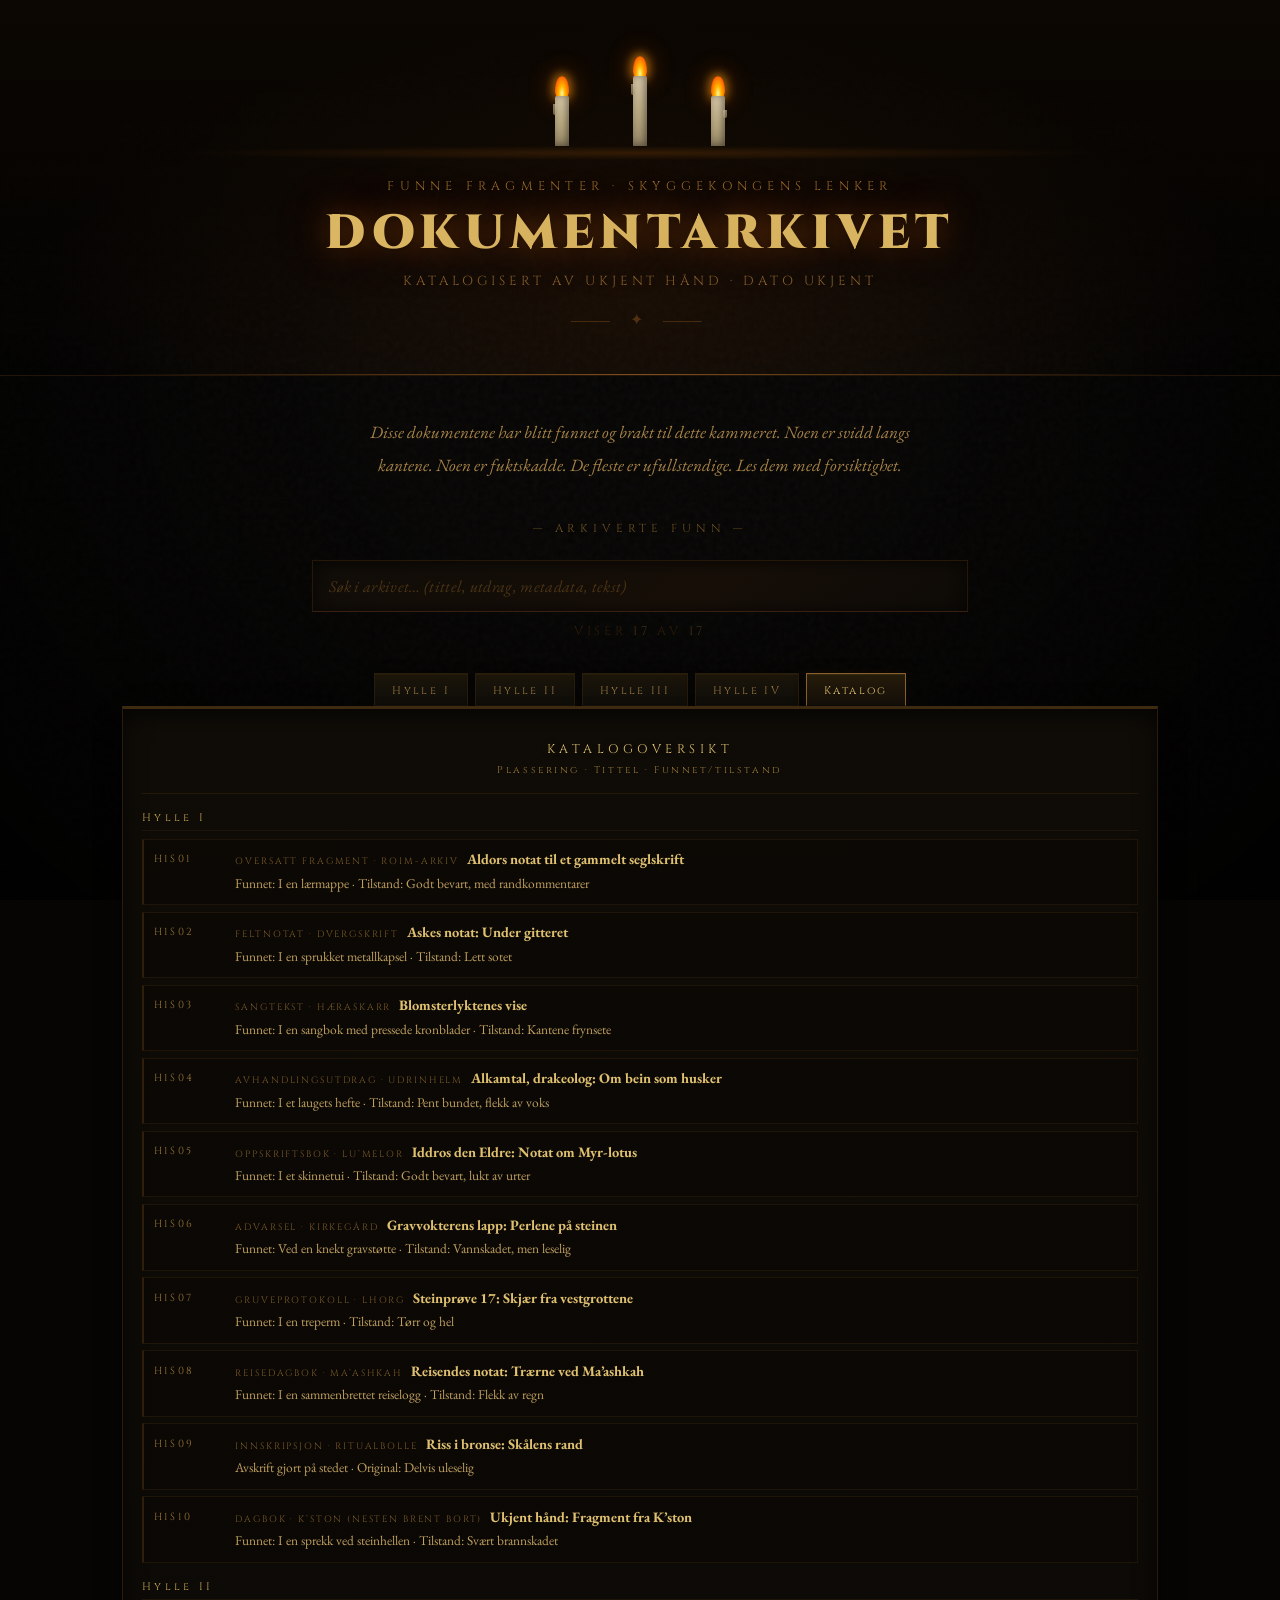
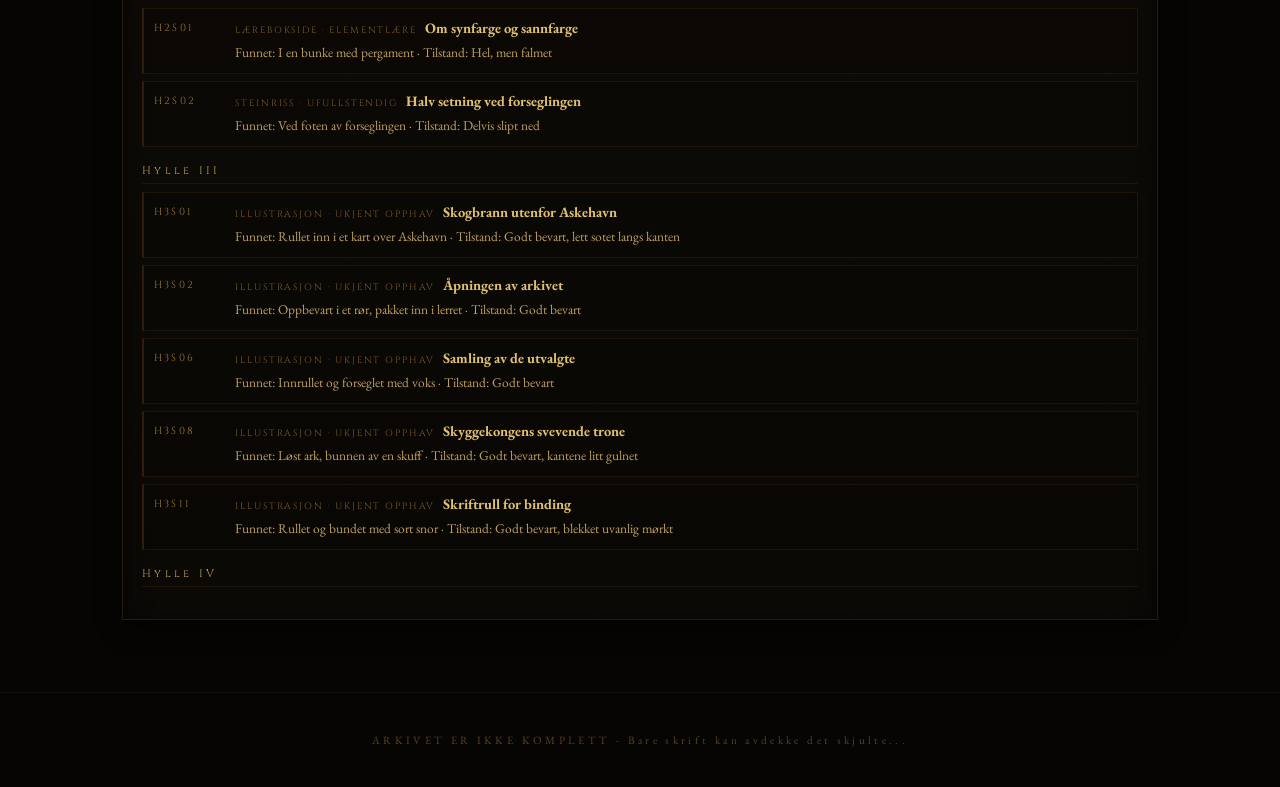
==== index.html @ 1c4ecf71 "Update index.html" ====
<!DOCTYPE html>
<html lang="no">
<head>
    <meta charset="UTF-8">
    <meta name="viewport" content="width=device-width, initial-scale=1.0">
    <title>Dokumentarkivet – Skyggekongens lenker</title>
    <link rel="preconnect" href="https://fonts.googleapis.com">
    <link rel="preconnect" href="https://fonts.gstatic.com" crossorigin>
    <link href="https://fonts.googleapis.com/css2?family=Cinzel:wght@400;600;900&family=EB+Garamond:ital,wght@0,400;0,500;1,400;1,500&display=swap" rel="stylesheet">
    <style>
        /* ═══════════════════════════════════════════════════════
           DOKUMENTARKIVET – Skyggekongens lenker
           Forlatt kjeller-arkiv · bare stearinlysene lyser
           ═══════════════════════════════════════════════════════ */

        * { margin: 0; padding: 0; box-sizing: border-box; }

        /* ── Tilpasset scrollbar ── */
        ::-webkit-scrollbar { width: 7px; }
        ::-webkit-scrollbar-track { background: #050402; }
        ::-webkit-scrollbar-thumb { background: #2a1a08; border-radius: 1px; }
        ::-webkit-scrollbar-thumb:hover { background: #4a3018; }

        /* ── Tekstmarkering ── */
        ::selection { background: rgba(150, 90, 15, 0.32); color: #e8c87a; }

        body {
            background-color: #060504;
            color: #c8a96e;
            font-family: 'EB Garamond', Georgia, 'Times New Roman', serif;
            min-height: 100vh;
            overflow-x: hidden;
            font-size: 16px;
        }

        /* Vignett + kornstøy kombinert */
        body::before {
            content: '';
            position: fixed;
            top: 0; left: 0; right: 0; bottom: 0;
            background:
                radial-gradient(ellipse at 50% 40%, transparent 20%, rgba(0,0,0,0.88) 100%),
                url("data:image/svg+xml,%3Csvg viewBox='0 0 200 200' xmlns='http://www.w3.org/2000/svg'%3E%3Cfilter id='n'%3E%3CfeTurbulence type='fractalNoise' baseFrequency='0.75' numOctaves='4' stitchTiles='stitch'/%3E%3C/filter%3E%3Crect width='100%25' height='100%25' filter='url(%23n)' opacity='0.038'/%3E%3C/svg%3E");
            pointer-events: none;
            z-index: 0;
        }

        /* Steinblokk-mønster på veggen (svært subtilt) */
        body::after {
            content: '';
            position: fixed;
            top: 0; left: 0; right: 0; bottom: 0;
            background-image:
                repeating-linear-gradient(0deg,   transparent, transparent 79px,  rgba(0,0,0,0.08) 80px),
                repeating-linear-gradient(90deg,  transparent, transparent 119px, rgba(0,0,0,0.05) 120px);
            pointer-events: none;
            z-index: 0;
        }

        /* ═══════════════ HEADER ═══════════════ */
        header {
            text-align: center;
            padding: 3.5rem 2rem 2.8rem;
            border-bottom: 1px solid #221508;
            position: relative;
            z-index: 1;
            /* Steinvegg-effekt i bakgrunnen */
            background: linear-gradient(180deg,
                rgba(12, 7, 2, 0.95) 0%,
                rgba(8, 5, 2, 0.7)   55%,
                transparent          100%
            );
        }

        /* Varm stearinlys-glød mot taket */
        header::before {
            content: '';
            position: absolute;
            top: 0; left: 0; right: 0; bottom: 0;
            background: radial-gradient(ellipse at 50% 80%, rgba(130, 65, 8, 0.14) 0%, transparent 65%);
            pointer-events: none;
        }

        /* Dekorativ skillelinje */
        header::after {
            content: '';
            position: absolute;
            bottom: 0; left: 8%; right: 8%;
            height: 1px;
            background: linear-gradient(90deg,
                transparent, #4a2e12 25%, #7a4e22 50%, #4a2e12 75%, transparent
            );
        }

        /* ── Stearinlys ── */
        .candles {
            display: flex;
            justify-content: center;
            align-items: flex-end;
            gap: 4rem;
            margin-bottom: 2rem;
            position: relative;
        }

        /* Varmt lys-basseng under lysene på "bordflaten" */
        .candles::after {
            content: '';
            position: absolute;
            bottom: -14px;
            left: 50%;
            transform: translateX(-50%);
            width: 75%;
            height: 14px;
            background: radial-gradient(ellipse at center, rgba(190, 95, 10, 0.2) 0%, transparent 72%);
            pointer-events: none;
        }

        .candle { display: flex; flex-direction: column; align-items: center; }

        .flame {
            width: 14px;
            height: 22px;
            background: radial-gradient(ellipse at 50% 80%, #fff7a0 0%, #ffb700 30%, #ff6a00 65%, transparent 100%);
            border-radius: 50% 50% 30% 30%;
            animation: flicker 2s ease-in-out infinite alternate;
            filter: blur(0.5px);
            box-shadow:
                0 0 8px  3px rgba(255, 160, 20, 0.5),
                0 0 22px 7px rgba(220, 100, 10, 0.22);
        }

        .candle:nth-child(2) .flame { animation-delay: 0.4s; animation-duration: 1.8s; }
        .candle:nth-child(3) .flame { animation-delay: 0.8s; animation-duration: 2.3s; }

        @keyframes flicker {
            0%   { transform: scaleY(1)    scaleX(1)    rotate(-1deg);  opacity: 0.9;  }
            20%  { transform: scaleY(1.08) scaleX(0.93) rotate(1deg);   opacity: 1;    }
            40%  { transform: scaleY(0.95) scaleX(1.04) rotate(-0.5deg);opacity: 0.88; }
            60%  { transform: scaleY(1.05) scaleX(0.97) rotate(1.5deg); opacity: 0.95; }
            80%  { transform: scaleY(0.98) scaleX(1.02) rotate(-1deg);  opacity: 0.92; }
            100% { transform: scaleY(1.12) scaleX(0.91) rotate(0.5deg); opacity: 1;    }
        }

        .candle-body {
            width: 14px;
            height: 50px;
            background: linear-gradient(180deg, #d8c8a8 0%, #b8a880 60%, #9a8a68 100%);
            border-radius: 2px 2px 0 0;
            margin-top: -2px;
            box-shadow: inset -3px 0 6px rgba(0,0,0,0.3), inset 0 -4px 8px rgba(0,0,0,0.2);
            position: relative;
        }

        /* Voksdråpe */
        .candle-body::before {
            content: '';
            position: absolute;
            top: 8px; left: -2px;
            width: 4px; height: 11px;
            background: linear-gradient(180deg, #c8b898 0%, #a89870 100%);
            border-radius: 0 0 3px 3px;
            opacity: 0.65;
        }

        .candle:nth-child(2) .candle-body { height: 70px; }
        .candle:nth-child(3) .candle-body::before { top: 14px; left: 12px; height: 8px; }

        .title-eyebrow {
            font-family: 'Cinzel', 'Palatino Linotype', serif;
            font-size: 0.78rem;
            letter-spacing: 0.42em;
            color: #9a7030;
            margin-bottom: 0.8rem;
            text-shadow: 0 0 18px rgba(180, 110, 20, 0.2);
        }

        .title-main {
            font-family: 'Cinzel', 'Palatino Linotype', serif;
            font-size: clamp(1.8rem, 5vw, 3rem);
            font-weight: 900;
            color: #e0be68;
            text-shadow:
                0 0 30px rgba(200, 100, 20, 0.5),
                0 0 70px rgba(200, 60, 10, 0.22),
                0 2px 4px rgba(0, 0, 0, 0.9);
            letter-spacing: 0.12em;
            line-height: 1.1;
        }

        .title-sub {
            font-family: 'Cinzel', 'Palatino Linotype', serif;
            font-size: 0.82rem;
            color: #886030;
            letter-spacing: 0.30em;
            margin-top: 0.7rem;
            text-shadow: 0 0 14px rgba(180, 110, 20, 0.14);
        }

        .ornament {
            color: #4a2e14;
            letter-spacing: 0.5em;
            font-size: 1rem;
            margin-top: 1.2rem;
        }

        /* ═══════════════ INTRO ═══════════════ */
        .intro {
            max-width: 640px;
            margin: 2.5rem auto;
            padding: 0 2rem;
            text-align: center;
            font-style: italic;
            color: #a88448;
            font-size: 1.08rem;
            line-height: 1.9;
            position: relative;
            z-index: 1;
        }

        /* ═══════════════ ARKIV-LABEL ═══════════════ */
        .archive-label {
            text-align: center;
            font-family: 'Cinzel', serif;
            font-size: 0.72rem;
            letter-spacing: 0.42em;
            color: #6a5020;
            margin: 0 auto 1.5rem;
            position: relative;
            z-index: 1;
            text-shadow: 0 0 14px rgba(180, 110, 20, 0.12);
        }

        /* ═══════════════ SØK ═══════════════ */
        .search-wrap {
            max-width: 720px;
            margin: 0 auto 2rem;
            padding: 0 2rem;
            position: relative;
            z-index: 1;
        }

        .search-input {
            width: 100%;
            background: linear-gradient(145deg, #110d08 0%, #170f08 60%, #0e0b07 100%);
            border: 1px solid #261808;
            border-bottom-color: #3a2010;
            color: #c8a96e;
            padding: 0.9rem 1rem;
            font-family: 'EB Garamond', Georgia, 'Times New Roman', serif;
            font-size: 1.02rem;
            letter-spacing: 0.02em;
            outline: none;
            box-shadow: inset 0 2px 14px rgba(0,0,0,0.55), inset 0 0 30px rgba(0,0,0,0.2);
            transition: border-color 0.2s, box-shadow 0.2s;
        }

        .search-input:focus {
            border-color: #4a3018;
            box-shadow: inset 0 2px 14px rgba(0,0,0,0.55), 0 0 0 1px rgba(90, 55, 10, 0.22);
        }

        .search-input::placeholder {
            color: #4a3415;
            font-style: italic;
        }

        .search-hint {
            margin-top: 0.7rem;
            text-align: center;
            font-size: 0.78rem;
            color: #2e1c08;
            letter-spacing: 0.3em;
            font-family: 'Cinzel', serif;
        }

        .search-count { color: #4a3018; }

        /* ═══════════════ KORT-GRID (reserve) ═══════════════ */
        .archive {
            max-width: 1100px;
            margin: 0 auto 4rem;
            padding: 0 2rem;
            display: grid;
            grid-template-columns: repeat(auto-fill, minmax(290px, 1fr));
            gap: 1.8rem;
            position: relative;
            z-index: 1;
        }

        .doc-card {
            background: linear-gradient(145deg, #131009 0%, #1c1508 60%, #111009 100%);
            border: 1px solid #2a1a0a;
            border-top-color: #321e0c;
            padding: 1.8rem;
            cursor: pointer;
            transition: border-color 0.3s ease, box-shadow 0.3s ease, transform 0.2s ease;
            position: relative;
            overflow: hidden;
            box-shadow: 0 4px 16px rgba(0,0,0,0.6), inset 0 1px 0 rgba(255,200,80,0.025);
        }

        .doc-card::before, .doc-card::after {
            content: '';
            position: absolute;
            width: 12px; height: 12px;
            border-color: #3a2510;
            border-style: solid;
        }
        .doc-card::before { top: 8px;    left: 8px;   border-width: 1px 0 0 1px; }
        .doc-card::after  { bottom: 8px; right: 8px;  border-width: 0 1px 1px 0; }

        .doc-card:hover {
            border-color: #5e3e1a;
            transform: translateY(-3px);
            box-shadow: 0 14px 36px rgba(0,0,0,0.7), 0 0 22px rgba(120, 60, 8, 0.1);
        }

        .doc-icon {
            font-size: 1.6rem;
            margin-bottom: 0.9rem;
            display: block;
            filter: grayscale(0.25) sepia(0.2);
        }

        .doc-title {
            font-family: 'Cinzel', 'Palatino Linotype', serif;
            font-size: 0.88rem;
            color: #c8a060;
            margin-bottom: 0.7rem;
            letter-spacing: 0.04em;
            line-height: 1.4;
        }

        .doc-preview {
            font-size: 0.9rem;
            color: #9a7a45;
            line-height: 1.72;
            font-style: italic;
        }

        .doc-meta {
            margin-top: 1.2rem;
            padding-top: 0.8rem;
            border-top: 1px solid #1e1408;
            font-size: 0.72rem;
            color: #7a6035;
            letter-spacing: 0.08em;
        }

        .doc-badge {
            display: inline-block;
            font-size: 0.65rem;
            letter-spacing: 0.15em;
            color: #624020;
            border: 1px solid #2e1e0a;
            padding: 0.15rem 0.4rem;
            margin-bottom: 0.5rem;
        }

        /* ═══════════════ MODAL ═══════════════ */
        .modal-overlay {
            display: none;
            position: fixed;
            inset: 0;
            background: rgba(0, 0, 0, 0.92);
            z-index: 200;
            justify-content: center;
            align-items: flex-start;
            padding: 3rem 1.5rem;
            overflow-y: auto;
            backdrop-filter: blur(3px);
        }

        .modal-overlay.active { display: flex; }

        .modal {
            background: linear-gradient(165deg, #1e1508 0%, #160f06 40%, #0f0a04 100%);
            border: 1px solid #5a3c18;
            border-top-color: #7a5428;
            max-width: 700px;
            width: 100%;
            margin: auto;
            padding: 3.5rem 3.5rem 3rem;
            position: relative;
            box-shadow:
                0 0 100px rgba(0, 0, 0, 0.96),
                inset 0 0 60px rgba(0, 0, 0, 0.5),
                0 0 40px rgba(80, 40, 5, 0.14);
            animation: modalIn 0.25s ease;
        }

        @keyframes modalIn {
            from { opacity: 0; transform: translateY(14px); }
            to   { opacity: 1; transform: translateY(0); }
        }

        /* Dobbel innramming */
        .modal::before {
            content: '';
            position: absolute;
            inset: 10px;
            border: 1px solid #2a1c0a;
            pointer-events: none;
        }

        /* Varm lysglød øverst i modalen */
        .modal::after {
            content: '';
            position: absolute;
            top: 0; left: 0; right: 0;
            height: 55%;
            background: radial-gradient(ellipse at 50% 0%, rgba(110, 55, 6, 0.12) 0%, transparent 70%);
            pointer-events: none;
        }

        .modal-close {
            position: absolute;
            top: 1.2rem; right: 1.5rem;
            background: none;
            border: none;
            color: #4a3018;
            font-size: 1.2rem;
            cursor: pointer;
            font-family: 'Cinzel', serif;
            transition: color 0.2s;
            line-height: 1;
            z-index: 1;
        }

        .modal-close:hover { color: #c8a060; }

        .modal-doc-badge {
            display: block;
            text-align: center;
            font-size: 0.65rem;
            letter-spacing: 0.4em;
            color: #5a3c18;
            margin-bottom: 1rem;
            position: relative;
            z-index: 1;
        }

        .modal-title {
            font-family: 'Cinzel', 'Palatino Linotype', serif;
            font-size: 1.2rem;
            color: #e0be68;
            text-align: center;
            margin-bottom: 0.3rem;
            letter-spacing: 0.08em;
            line-height: 1.3;
            text-shadow: 0 0 30px rgba(180, 100, 10, 0.32);
            position: relative;
            z-index: 1;
        }

        .modal-divider {
            text-align: center;
            color: #3a2510;
            margin: 1rem 0 1.8rem;
            letter-spacing: 0.6em;
            font-size: 0.75rem;
            position: relative;
            z-index: 1;
        }

        .modal-content {
            font-size: 1.05rem;
            line-height: 1.95;
            color: #c8a870;
            position: relative;
            z-index: 1;
        }

        .modal-content p              { margin-bottom: 1.1rem; }
        .modal-content p:last-child   { margin-bottom: 0; }
        .modal-content em             { color: #d4aa50; font-style: italic; }
        .modal-content .highlight     { color: #d8b050; font-style: italic; }
        .modal-content .scratched     { text-decoration: line-through; opacity: 0.45; }

        .modal-content .marginnote {
            font-size: 0.9rem;
            color: #7a6035;
            font-style: italic;
            border-left: 2px solid #2e1e0a;
            padding: 0.6rem 0 0.6rem 1.2rem;
            margin: 1.3rem 0;
            line-height: 1.75;
        }

        .modal-content .inscription {
            text-align: center;
            font-style: italic;
            margin: 1.5rem 0;
            color: #c8984a;
            line-height: 2.2;
            letter-spacing: 0.04em;
            font-size: 1.05rem;
            text-shadow: 0 0 22px rgba(180, 100, 20, 0.16);
        }

        .modal-content .centered { text-align: center; }

        /* ═══════════════ FOOTER ═══════════════ */
        footer {
            text-align: center;
            padding: 2.5rem 2rem;
            color: #5a4020;
            font-size: 0.7rem;
            letter-spacing: 0.3em;
            border-top: 1px solid #140e05;
            position: relative;
            z-index: 1;
        }

        /* ═══════════════ RESPONSIV ═══════════════ */
        @media (max-width: 600px) {
            .modal  { padding: 2.5rem 1.8rem 2rem; }
            .candles { gap: 2.5rem; }
        }

        /* ═══════════════════════════════════
           HYLLER / SKUFFER
           ═══════════════════════════════════ */
        .shelf-nav {
            max-width: 980px;
            margin: 0.5rem auto 0;
            padding: 0 2rem;
            display: flex;
            gap: 0.45rem;
            justify-content: center;
            flex-wrap: wrap;
            position: relative;
            z-index: 1;
        }

        /* Fane-knapper – slitte tremerker */
        .shelf-tab {
            appearance: none;
            background: linear-gradient(180deg, #1c1509 0%, #14110a 50%, #0f0d08 100%);
            border: 1px solid #2a1c0a;
            border-bottom: 2px solid #18120a;
            color: #9a7840;
            font-family: 'Cinzel', serif;
            font-size: 0.68rem;
            letter-spacing: 0.22em;
            padding: 0.55rem 1.05rem 0.45rem;
            cursor: pointer;
            position: relative;
            bottom: -1px;
            transition: color 0.15s, border-color 0.15s, background 0.15s;
            box-shadow: 0 -2px 8px rgba(0,0,0,0.45), inset 0 1px 0 rgba(255,190,70,0.04);
        }

        .shelf-tab:hover {
            color: #c8a060;
            border-color: #4a3018;
            background: linear-gradient(180deg, #221a0a 0%, #1a1408 50%, #141009 100%);
        }

        .shelf-tab.active {
            color: #dfc070;
            border-color: #8a6030;
            border-bottom-color: #0f0d08;
            background: linear-gradient(180deg, #261c0a 0%, #1c1409 50%, #151109 100%);
            box-shadow:
                0 -2px 12px rgba(0,0,0,0.4),
                0 0 10px rgba(140, 90, 10, 0.12),
                inset 0 1px 0 rgba(255,190,70,0.07);
        }

        /* Panel-beholder */
        .shelf-panels {
            max-width: 1100px;
            margin: 0 auto 2.5rem;
            padding: 0 2rem 2rem;
            position: relative;
            z-index: 1;
        }

        .shelf-panel        { display: none; }
        .shelf-panel.active { display: block; }

        /* ── Skuff-grid: innrammet som en trebenk ── */
        .drawer-grid {
            display: grid;
            grid-template-columns: repeat(6, 1fr);
            gap: 0.65rem;
            padding: 1.1rem;
            background: linear-gradient(180deg, #0f0c07 0%, #0b0906 100%);
            border: 1px solid #2a1e0a;
            border-top: 3px solid #3e2a10;
            box-shadow:
                inset 0 6px 22px rgba(0,0,0,0.65),
                inset 0 -2px 8px rgba(0,0,0,0.4),
                0 6px 20px rgba(0,0,0,0.5);
        }

        /* ── Enkelt skuff-element ── */
        .drawer {
            position: relative;
            border: 1px solid #221608;
            border-top: 1px solid #3a2610;
            border-bottom: 2px solid #170f06;
            /* Tre-korn-gradient */
            background: linear-gradient(180deg,
                #1c160d 0%,
                #17120a 14%,
                #1f180e 28%,
                #15110b 42%,
                #1c160d 57%,
                #17120a 71%,
                #1f170d 85%,
                #14100a 100%
            );
            padding: 0.75rem 0.65rem 1.7rem;
            min-height: 86px;
            box-shadow:
                inset 0 2px 7px rgba(0,0,0,0.55),
                inset 0 -1px 3px rgba(0,0,0,0.3),
                0 1px 3px rgba(0,0,0,0.45);
            transition: border-color 0.18s, box-shadow 0.18s, transform 0.12s;
        }

        /* Topp-kant-refleks (lys treffer øverste kant) */
        .drawer::before {
            content: '';
            position: absolute;
            top: 0; left: 0; right: 0;
            height: 1px;
            background: linear-gradient(90deg,
                transparent,
                rgba(255, 180, 60, 0.07) 30%,
                rgba(255, 180, 60, 0.11) 50%,
                rgba(255, 180, 60, 0.07) 70%,
                transparent
            );
        }

        /* Skuffdrag (messing-look) */
        .drawer::after {
            content: '';
            position: absolute;
            bottom: 7px;
            left: 50%;
            transform: translateX(-50%);
            width: 30%;
            height: 6px;
            background: linear-gradient(180deg, #3e2c14 0%, #2c1e0c 50%, #1e1408 100%);
            border: 1px solid #4e3c1c;
            border-radius: 2px;
            box-shadow:
                0 1px 4px rgba(0,0,0,0.6),
                inset 0 1px 0 rgba(255,200,80,0.07);
        }

        /* Tom skuff – nedtonet */
        .drawer.empty { opacity: 0.45; }

        /* Fylt skuff */
        .drawer.occupied {
            cursor: pointer;
            border-color: #3a240e;
            border-top-color: #523418;
            background: linear-gradient(180deg,
                #211a0e 0%,
                #1c160c 14%,
                #261e12 28%,
                #1a150c 42%,
                #211a0e 57%,
                #1c160c 71%,
                #241c10 85%,
                #18140b 100%
            );
        }

        .drawer.occupied::after {
            background: linear-gradient(180deg, #604520 0%, #4e3418 50%, #3c2410 100%);
            border-color: #705030;
            box-shadow: 0 1px 4px rgba(0,0,0,0.6), inset 0 1px 0 rgba(255,200,80,0.12);
        }

        .drawer.occupied:hover {
            border-color: #906040;
            border-top-color: #b07848;
            transform: translateY(-2px);
            box-shadow:
                inset 0 2px 7px rgba(0,0,0,0.45),
                0 7px 20px rgba(0,0,0,0.72),
                0 0 14px rgba(130, 75, 10, 0.1);
        }

        .drawer.occupied:hover::after {
            background: linear-gradient(180deg, #806040 0%, #6a4828 50%, #5a3820 100%);
            border-color: #907050;
        }

        /* Flash-animasjon (søke-treff) */
        .drawer.flash {
            animation: flash 1.2s ease-in-out 1;
            border-color: #d4a040 !important;
            border-top-color: #e8c060 !important;
            box-shadow:
                0 0 0 1px rgba(220, 170, 60, 0.32),
                0 0 26px rgba(220, 160, 40, 0.22),
                inset 0 2px 7px rgba(0,0,0,0.45) !important;
        }

        @keyframes flash {
            0%   { transform: scale(1); }
            40%  { transform: scale(1.025); }
            100% { transform: scale(1); }
        }

        /* Skuffnummer */
        .drawer-number {
            position: absolute;
            top: 0.38rem;
            right: 0.5rem;
            font-family: 'Cinzel', serif;
            font-size: 0.65rem;
            letter-spacing: 0.18em;
            color: #4a3018;
            font-weight: 600;
        }

        .drawer.occupied .drawer-number { color: #7a5a28; }

        .drawer-icon {
            display: inline-block;
            font-size: 1.15rem;
            margin-bottom: 0.38rem;
            filter: sepia(0.3) saturate(0.75);
            opacity: 0.88;
        }

        /* Dokumenttittel i skuffen */
        .drawer-label {
            display: block;
            font-weight: 700;
            font-size: 0.95rem;
            line-height: 1.2;
            color: #ddbf70;
            margin-bottom: 0.35rem;
        }

        /* Plasseringskode (H1S03 o.l.) */
        .drawer-loc {
            display: block;
            font-family: 'Cinzel', serif;
            font-size: 0.63rem;
            letter-spacing: 0.22em;
            color: #9a7838;
            opacity: 0.88;
        }

        /* ═══════════════════════════════════
           KATALOG-PANEL
           ═══════════════════════════════════ */
        .catalog-wrap {
            border: 1px solid #2a1a0a;
            border-top: 3px solid #3e2a10;
            background: linear-gradient(180deg, #0f0c07 0%, #0b0906 100%);
            box-shadow:
                inset 0 6px 22px rgba(0,0,0,0.65),
                0 6px 20px rgba(0,0,0,0.5);
            padding: 1.2rem 1.2rem 1.5rem;
        }

        .catalog-head {
            text-align: center;
            padding: 0.75rem 0.5rem 1rem;
            border-bottom: 1px solid #261808;
            margin-bottom: 1rem;
        }

        .catalog-title {
            font-family: 'Cinzel', serif;
            letter-spacing: 0.36em;
            font-size: 0.78rem;
            color: #dfc070;
            margin-bottom: 0.35rem;
            text-shadow: 0 0 22px rgba(200, 140, 20, 0.22);
        }

        .catalog-sub {
            font-family: 'Cinzel', serif;
            letter-spacing: 0.26em;
            font-size: 0.62rem;
            color: #9a7838;
        }

        .catalog-shelf-title {
            font-family: 'Cinzel', serif;
            letter-spacing: 0.30em;
            font-size: 0.68rem;
            color: #c0a050;
            margin: 1rem 0 0.5rem;
            padding-bottom: 0.3rem;
            border-bottom: 1px solid #1e1408;
        }

        /* Katalogoppføring med venstre-strek-aksent */
        .catalog-row {
            display: flex;
            gap: 0.85rem;
            padding: 0.65rem 0.6rem;
            border: 1px solid #1e1408;
            border-left: 2px solid #2e1e0a;
            background: rgba(8, 6, 4, 0.42);
            cursor: pointer;
            margin-bottom: 0.42rem;
            transition: border-color 0.15s, background 0.15s;
        }

        .catalog-row:hover {
            border-color: #6a4820;
            border-left-color: #a06a30;
            background: rgba(14, 10, 5, 0.62);
        }

        .catalog-loc {
            flex: 0 0 auto;
            font-family: 'Cinzel', serif;
            font-size: 0.64rem;
            letter-spacing: 0.22em;
            color: #9a7838;
            padding-top: 0.12rem;
            min-width: 68px;
        }

        .catalog-main  { flex: 1 1 auto; min-width: 0; }

        .catalog-docline {
            display: flex;
            flex-wrap: wrap;
            gap: 0.5rem;
            align-items: baseline;
        }

        .catalog-badge {
            font-family: 'Cinzel', serif;
            font-size: 0.58rem;
            letter-spacing: 0.2em;
            color: #7a5a28;
        }

        .catalog-doctitle {
            font-weight: 700;
            color: #dfc070;
            font-size: 0.9rem;
            line-height: 1.3;
        }

        .catalog-meta {
            margin-top: 0.25rem;
            font-size: 0.84rem;
            color: #c0a060;
            line-height: 1.55;
        }

        .catalog-empty {
            font-size: 0.84rem;
            color: #6a5028;
            font-style: italic;
            padding: 0.4rem 0.2rem 0.6rem;
        }

        /* ═══════════════ RESPONSIV ═══════════════ */
        @media (max-width: 900px) {
            .drawer-grid { grid-template-columns: repeat(4, 1fr); }
        }
        @media (max-width: 560px) {
            .drawer-grid { grid-template-columns: repeat(2, 1fr); }
        }

        /* ═══════════════ OPPLÅSNINGS-POPUP ═══════════════ */
        .unlock-overlay {
            display: none;
            position: fixed;
            inset: 0;
            background: rgba(0, 0, 0, 0.9);
            z-index: 300;
            justify-content: center;
            align-items: center;
            backdrop-filter: blur(4px);
        }

        .unlock-overlay.active { display: flex; }

        .unlock-popup {
            background: linear-gradient(165deg, #1e1508 0%, #160f06 40%, #0f0a04 100%);
            border: 1px solid #7a5428;
            border-top-color: #a07840;
            max-width: 460px;
            width: 90%;
            padding: 3rem 2.5rem;
            text-align: center;
            position: relative;
            box-shadow:
                0 0 100px rgba(0, 0, 0, 0.98),
                0 0 50px rgba(80, 40, 5, 0.22),
                inset 0 0 50px rgba(0, 0, 0, 0.4);
            animation: modalIn 0.35s ease;
        }

        .unlock-popup::before {
            content: '';
            position: absolute;
            inset: 10px;
            border: 1px solid #2a1c0a;
            pointer-events: none;
        }

        /* Varm glød øverst */
        .unlock-popup::after {
            content: '';
            position: absolute;
            top: 0; left: 0; right: 0;
            height: 50%;
            background: radial-gradient(ellipse at 50% 0%, rgba(120, 60, 6, 0.14) 0%, transparent 70%);
            pointer-events: none;
        }

        .unlock-ornament {
            color: #4a2e14;
            letter-spacing: 0.5em;
            margin: 0.8rem 0;
            position: relative;
            z-index: 1;
        }

        .unlock-title {
            font-family: 'Cinzel', serif;
            font-size: 1.1rem;
            color: #e0be68;
            letter-spacing: 0.08em;
            line-height: 1.35;
            margin-bottom: 1rem;
            text-shadow: 0 0 30px rgba(180, 100, 10, 0.45);
            position: relative;
            z-index: 1;
        }

        .unlock-msg {
            font-size: 1rem;
            color: #c8a870;
            line-height: 1.88;
            margin-bottom: 0.5rem;
            position: relative;
            z-index: 1;
        }

        .unlock-close {
            margin-top: 1.5rem;
            background: linear-gradient(180deg, #221a0a 0%, #161008 100%);
            border: 1px solid #5a3c18;
            color: #c8a060;
            font-family: 'Cinzel', serif;
            font-size: 0.68rem;
            letter-spacing: 0.22em;
            padding: 0.55rem 1.5rem;
            cursor: pointer;
            transition: border-color 0.2s, color 0.2s;
            position: relative;
            z-index: 1;
        }

        .unlock-close:hover {
            border-color: #9a6030;
            color: #e0be68;
        }

    </style>
</head>
<body>

<header>
    <div class="candles">
        <div class="candle">
            <div class="flame"></div>
            <div class="candle-body"></div>
        </div>
        <div class="candle">
            <div class="flame"></div>
            <div class="candle-body"></div>
        </div>
        <div class="candle">
            <div class="flame"></div>
            <div class="candle-body"></div>
        </div>
    </div>

    <p class="title-eyebrow">FUNNE FRAGMENTER · SKYGGEKONGENS LENKER</p>
    <h1 class="title-main">DOKUMENTARKIVET</h1>
    <p class="title-sub">KATALOGISERT AV UKJENT HÅND · DATO UKJENT</p>
    <p class="ornament">⸻ ✦ ⸻</p>
</header>

<p class="intro">
    Disse dokumentene har blitt funnet og brakt til dette kammeret. Noen er svidd langs kantene.
    Noen er fuktskadde. De fleste er ufullstendige.
    Les dem med forsiktighet.
</p>

<p class="archive-label">— ARKIVERTE FUNN —</p>

<div class="search-wrap">
    <input id="search" class="search-input" type="search" placeholder="Søk i arkivet… (tittel, utdrag, metadata, tekst)" autocomplete="off" />
    <div class="search-hint">
        VISER <span class="search-count" id="search-count">0</span> AV <span class="search-count" id="search-total">0</span>
    </div>
</div>

<div class="shelf-nav" id="shelf-nav"></div>
<div class="shelf-panels" id="shelf-panels"></div>

<!-- Modal -->
<div class="modal-overlay" id="modal-overlay">
    <div class="modal" id="modal">
        <button class="modal-close" id="modal-close" aria-label="Lukk">✕</button>
        <span class="modal-doc-badge" id="modal-badge"></span>
        <h2 class="modal-title" id="modal-title"></h2>
        <div class="modal-divider">⸻ ✦ ⸻</div>
        <div class="modal-content" id="modal-content"></div>
    </div>
</div>

<!-- Unlock popup -->
<div class="unlock-overlay" id="unlock-overlay">
    <div class="unlock-popup" id="unlock-popup">
        <div class="unlock-ornament">⸻ ✦ ⸻</div>
        <h2 class="unlock-title">Et skjult fragment trer frem</h2>
        <p class="unlock-msg">
            En skuff har åpnet seg...<br>
            Finn den i arkivet.
        </p>
        <div class="unlock-ornament">⸻ ✦ ⸻</div>
        <button class="unlock-close" id="unlock-close">Lukk</button>
    </div>
</div>

<footer>
    ARKIVET ER IKKE KOMPLETT - Bare skrift kan avdekke det skjulte...
</footer>

<script>
    
    const documents = [
        {
            id: 'aldor_roim',
            icon: '📜',
            badge: 'OVERSATT FRAGMENT · ROIM-ARKIV',
            title: 'Aldors notat til et gammelt seglskrift',
            preview: 'En rolig hånd har forsøkt å rydde i et språk som ikke vil la seg temme...',
            meta: 'Funnet: I en lærmappe · Tilstand: Godt bevart, med randkommentarer',
            content: `
                <p><em>Oversettelse, med kommentarer i margen.</em></p>
                <p>I gamle segltekster skiller man mellom <em>synfarge</em> og <em>sannfarge</em>.
                Synfargen er den som tilfredsstiller øyet; sannfargen er den som tilfredsstiller ilden.</p>
                <p>Det som ser likt ut i hånden kan oppføre seg ulikt i flammen, og det som ser fremmed ut kan vise seg velkjent.
                Derfor er det et tegn på uerfarenhet å ordne ingredienser etter utseende.</p>
                <p class="marginnote">[Aldors randkommentar:]<br>
                Ikke let etter orden i støvet. Let etter orden i det som <em>står opp</em> når støvet møter ild.</p>
                <p>Et segl som “spiser farger” godtar aldri løfter, bare bevis.
                De som forsøker å tvinge seg forbi et slikt segl ender ofte med å bli straffet av sin egen hast.</p>
            `
        },
        {
            id: 'aske_skyggekongen',
            icon: '🪓',
            badge: 'FELTNOTAT · DVERGSKRIFT',
            title: 'Askes notat: Under gitteret',
            preview: 'Kort, hardt og skrevet som om tiden var knapp...',
            meta: 'Funnet: I en sprukket metallkapsel · Tilstand: Lett sotet',
            content: `
                <p>Tronen står der nede, i den runde gropen under gitteret. Sirkelen er enorm – nær <em>to hundre meter</em> fra kant til kant.</p>
                <p>To brødre forseglet stedet: én sterk nok til å bære steinen, én vis nok til å binde den.</p>
                <p>Skyggekongens kraft er enkel å si, vanskelig å overleve: <em>han finner din svakhet</em> – og han bruker den.</p>
            `
        },
        {
            id: 'song_haeraskarr',
            icon: '🎶',
            badge: 'SANGTEKST · HÆRASKARR',
            title: 'Blomsterlyktenes vise',
            preview: 'Mye sunget under blomsterfestivalen. Refrengene er slitt av mange munn.',
            meta: 'Funnet: I en sangbok med pressede kronblader · Tilstand: Kantene frynsete',
            content: `
                <p><em>— Utdrag fra en kjent festivalvise —</em></p>
                <p>“Knyt blomster om stangen, la gatene bli klare,<br>
                strø <em>salt</em> i lykten – og se den lyse mer, og vare.”</p>
                <p>“Der flammen ellers flakker, blir den <em>gul</em> og sterk;<br>
                Hæraskarr ler i kveldens skinn, til daggry gjør alt mørkt.”</p>
            `
        },
        {
            id: 'alkamtal_drakeolog',
            icon: '🐉',
            badge: 'AVHANDLINGSUTDRAG · UDRINHELM',
            title: 'Alkamtal, drakeolog: Om bein som husker',
            preview: 'En lærd stemme, skrevet med sikkerhet og litt for mye stolthet...',
            meta: 'Funnet: I et laugets hefte · Tilstand: Pent bundet, flekk av voks',
            content: `
                <p>Dragebein, når det males til mel, bærer fortsatt varme i sin tørre taushet.</p>
                <p>Når støvet får ild, svarer det ikke med aske-farge, men med <em>hjertets glød</em> — den skarlagenske tonen enhver jeger kjenner igjen i instinkt.</p>
                <p>Ikke forveksle det bleke utseendet med en mild natur. Drager er aldri milde, selv i pulver.</p>
            `
        },
        {
            id: 'iddros_myr_lotus',
            icon: '⚗️',
            badge: 'OPPSKRIFTSBOK · LU’MELOR',
            title: 'Iddros den Eldre: Notat om Myr-lotus',
            preview: 'Tørr, presis skrift. Som om hvert ord er en ingrediens i seg selv...',
            meta: 'Funnet: I et skinnetui · Tilstand: Godt bevart, lukt av urter',
            content: `
                <p>Myr-lotus tørkes best i skygge, ellers mister den virkning og blir til bittert støv.</p>
                <p>Når den brennes, skal man ikke vente sumpens farge: flammen blir <em>blek</em>, nesten som røyk uten sot.</p>
                <p>Brukes ofte for å “rense” avkok, men prisen øker hver sesong fordi plukkerne finner færre blomster.</p>
            `
        },
        {
            id: 'gravvokter_gravperle',
            icon: '🕯️',
            badge: 'ADVARSEL · KIRKEGÅRD',
            title: 'Gravvokterens lapp: Perlene på steinen',
            preview: 'Spikret til en stolpe. Noen har rivd i papiret, som om de ville ha det bort...',
            meta: 'Funnet: Ved en knekt gravstøtte · Tilstand: Vannskadet, men leselig',
            content: `
                <p>Ikke skrap av “perlene” som vokser på gravene. De kommer i klaser og rekker, som om steinen selv fikk parasitter.</p>
                <p>Folk tror de er pynt. De er ikke pynt. De lever av stillheten her.</p>
                <p>Og om du likevel tar dem med ild: de svarer med <em>gravlys</em> — den grønne gløden som ikke hører hjemme i levende rom.</p>
            `
        },
        {
            id: 'lhorg_protokoll',
            icon: '⛏️',
            badge: 'GRUVEPROTOKOLL · LHORG',
            title: 'Steinprøve 17: Skjær fra vestgrottene',
            preview: 'Tall, målinger og korte vurderinger. En arbeidende hånd, ikke en poet...',
            meta: 'Funnet: I en treperm · Tilstand: Tørr og hel',
            content: `
                <p>Prøve 17: krystallskjær, blått i brudd, kaldt i hånd.</p>
                <p>Test i flamme gir ingen overraskelser: det holder sitt tegn, slik ærlig stein skal.</p>
                <p class="marginnote">[Tillegg nederst:] “Den som leter etter løgn her, sløser tid.”</p>
            `
        },
        {
            id: 'reisende_maashkah',
            icon: '🗺️',
            badge: 'REISEDAGBOK · MA’ASHKAH',
            title: 'Reisendes notat: Trærne ved Ma’ashkah',
            preview: 'En fremmed hånd beskriver skogen som om den hadde vilje...',
            meta: 'Funnet: I en sammenbrettet reiselogg · Tilstand: Flekk av regn',
            content: `
                <p>Trærne ved Ma’ashkah brenner ikke som andre trær. Selv når de dør, virker det som de vokter på noe.</p>
                <p>Asken er gråsvart og lett som pust, men i flammen gløder den som <em>ametyst i purpurens lys</em> — en dyp fløyelstone som ikke hører hjemme i ved og jord.</p>
                <p>De lokale sier at det er et varsel, ikke et tegn for handel. Jeg tror dem.</p>
            
`
        },
        {
            id: 'inskripsjon_skaaler',
            icon: '🪨',
            badge: 'INNSKRIPSJON · RITUALBOLLE',
            title: 'Riss i bronse: Skålens rand',
            preview: 'Kort tekst, nesten som en regel. Noen bokstaver er slitt av varme...',
            meta: 'Avskrift gjort på stedet · Original: Delvis uleselig',
            content: `
                <div class="inscription">
                    Seks skåler.<br>
                    Én flamme.<br>
                    Øyet vil ha pynt — ilden vil ha sannhet.
                </div>
            `
        },
        {
            id: 'kston_brent',
            icon: '🔥',
            badge: 'DAGBOK · K’STON (NESTEN BRENT BORT)',
            title: 'Ukjent hånd: Fragment fra K’ston',
            preview: 'Bare korte ord står igjen mellom sot og hull. Resten er borte...',
            meta: 'Funnet: I en sprekk ved steinhellen · Tilstand: Svært brannskadet',
            content: `
                <p>[Mesteparten er uleselig. Ord som kan tydes er markert under:]</p>
                <p>… <em>gitter</em> … <em>trone</em> … “ikke se ned” …</p>
                <p>… prøvde igjen … <span class="scratched">seks</span> … “feil” …</p>
                <p class="highlight">… rommet pustet skygge …</p>
                <p>… “han vet hva du frykter” … <em>Skyggekongen</em> …</p>
            `
        },
        {
            id: 'laerebok_sannfarge',
            icon: '📚',
            badge: 'LÆREBOKSIDE · ELEMENTLÆRE',
            title: 'Om synfarge og sannfarge',
            preview: 'En slitt side, brukt til undervisning eller prøver. Noen har ringet inn ord...',
            meta: 'Funnet: I en bunke med pergament · Tilstand: Hel, men falmet',
            content: `
                <p>I elementlære brukes begrepet <em>sannfarge</em> om det en flamme avslører, ikke det et stoff later som det er.</p>
                <p>Dette er grunnen til at alkymister brenner prøver i små skåler: ikke for å ødelegge, men for å avsløre.</p>
                <p>Vokt deg for to feil: å stole blindt på øyet, og å tro at én prøve gir alle svar.</p>
            `
        },
        {
            id: 'steinriss_halvsetning',
            icon: '🗝️',
            badge: 'STEINRISS · UFULLSTENDIG',
            title: 'Halv setning ved forseglingen',
            preview: 'En risset linje som stopper brått. Som om verktøyet gled, eller hånden ble dratt bort...',
            meta: 'Funnet: Ved foten av forseglingen · Tilstand: Delvis slipt ned',
            content: `
                <p class="centered"><em>— RISS I STEIN —</em></p>
                <p class="centered">“Sett ikke det du <em>ser</em> … sett det som <em>står opp</em> …”</p>
                <p class="centered">[resten mangler]</p>
            `
        }

        ,
        {
            id: 'skogbrann_askehavn',
            icon: '🖼️',
            badge: 'ILLUSTRASJON · UKJENT OPPHAV',
            title: 'Skogbrann utenfor Askehavn',
            preview: 'Et bilde av flammer som spiser seg innover mot byen. Himmelen er oransje. Ingen mennesker er avbildet...',
            meta: 'Funnet: Rullet inn i et kart over Askehavn · Tilstand: Godt bevart, lett sotet langs kanten',
            content: `
                <p><em>Ingen dato. Kort merknad. Gravplassen, ilden og skogen.</em></p>
                <div style="text-align:center; margin: 1.5em 0;">
                    <img src="Skogbrann_utenfor_Askehavn.png"
                         alt="Skogbrann utenfor Askehavn"
                         style="max-width:100%; max-height:70vh; border: 1px solid #3a2810; box-shadow: 0 0 24px rgba(0,0,0,0.8);" />
                </div>
                <p>Arkivaren skriver: Funnet i Roims ruiner.</p>
            `
        }

        ,
        {
            id: 'aapningen_av_arkivet',
            icon: '🖼️',
            badge: 'ILLUSTRASJON · UKJENT OPPHAV',
            title: 'Åpningen av arkivet',
            preview: 'Et stort bilde uten påskrift. Noen har forsøkt å rulle det inn og legge det bort – uten hell...',
            meta: 'Funnet: Oppbevart i et rør, pakket inn i lerret · Tilstand: Godt bevart',
            content: `
                <p><em>Ingen dato. Ingen signaturer. Bare bildet.</em></p>
                <div style="text-align:center; margin: 1.5em 0;">
                    <img src="Åpningen_av_arkivet.png"
                         alt="Åpningen av arkivet"
                         style="max-width:100%; max-height:70vh; border: 1px solid #3a2810; box-shadow: 0 0 24px rgba(0,0,0,0.8);" />
                </div>
                <p>Det er uvisst om dette viser den første åpningen, eller den siste.</p>
            `
        }

        ,
        {
            id: 'samling_av_de_utvalgte',
            icon: '🖼️',
            badge: 'ILLUSTRASJON · UKJENT OPPHAV',
            title: 'Samling av de utvalgte',
            preview: 'Et bilde med litt forklaring.',
            meta: 'Funnet: Innrullet og forseglet med voks · Tilstand: Godt bevart',
            content: `
                <p><em>Enkel tittel. De utvalgtes navn. Alvorlige ansikter.</em></p>
                <div style="text-align:center; margin: 1.5em 0;">
                    <img src="Samling_av_de_utvalgte.png"
                         alt="Samling av de utvalgte"
                         style="max-width:100%; max-height:70vh; border: 1px solid #3a2810; box-shadow: 0 0 24px rgba(0,0,0,0.8);" />
                </div>
                <p>Arkivaren har ikke etterlatt seg noen merknad.</p>
            `
        }

        ,
        {
            id: 'skyggekongens_trone',
            icon: '🖼️',
            badge: 'ILLUSTRASJON · UKJENT OPPHAV',
            title: 'Skyggekongens svevende trone',
            preview: 'Et bilde funnet løst i bunnen av en skuff. Ingen tekst på baksiden. Ingen signatur...',
            meta: 'Funnet: Løst ark, bunnen av en skuff · Tilstand: Godt bevart, kantene litt gulnet',
            content: `
                <p><em>Ingen vet hvem som har laget dette. Ingen vet når.</em></p>
                <div style="text-align:center; margin: 1.5em 0;">
                    <img src="Skyggekongens_svevende_trone.png"
                         alt="Skyggekongens svevende trone"
                         style="max-width:100%; max-height:70vh; border: 1px solid #3a2810; box-shadow: 0 0 24px rgba(0,0,0,0.8);" />
                </div>
                <p>Tronen henger i luften uten støtte. Rundt den: bare mørke.</p>
                <p>Arkivaren som la det bort skrev ingenting. Det er i seg selv et tegn.</p>
            `
        }

        ,
        {
            id: 'skriftrull_for_binding',
            icon: '📜',
            badge: 'ILLUSTRASJON · UKJENT OPPHAV',
            title: 'Skriftrull for binding',
            preview: 'En rullet pergamentstripe med symboler langs kanten. Noen av tegnene ligner seglskrift – andre ligner ingenting kjent...',
            meta: 'Funnet: Rullet og bundet med sort snor · Tilstand: Godt bevart, blekket uvanlig mørkt',
            content: `
                <p><em>Ingen dato. Ingen avsender. Bare rullen og tegnene.</em></p>
                <div style="text-align:center; margin: 1.5em 0;">
                    <img src="Skriftrull_for_binding.png"
                         alt="Skriftrull for binding"
                         style="max-width:100%; max-height:70vh; border: 1px solid #3a2810; box-shadow: 0 0 24px rgba(0,0,0,0.8);" />
                </div>
                <p>Om rullen er ment som en nøkkel, en forsegling, eller noe annet – det har arkivaren ikke nedtegnet.</p>
            `
        }

        ,
        {
            id: 'skjult_fabel',
            icon: '🕯️',
            hidden: true,
            reveal_on: 'entroneavskygge',
            badge: 'SKJULT FRAGMENT · NØKKELORD',
            title: 'Fabelen om Slektens Ild',
            preview: 'Et stykke tekst som ikke lar seg finne i vanlig lesning. Blekket virker nyere enn resten...',
            meta: 'Status: Usynlig uten nøkkelord · Merknad: Håndskrift ukjent',
            content: `
                <p><em>[Denne siden virker blank ved første øyekast. Når nøkkelordet formes, stiger skriften frem i kanten av lyset.]</em></p>

                <p>Da seglet ble reist, trådte <em>Sønnen</em> frem først. Han var den yngste, men lyset fulgte ham hvor enn han gikk.</p>
                <p>Etter ham kom <em>Storebror</em>. Han bar jord under neglene og liv i hendene; der han sto, våknet det som før lå stille.</p>
                <p>Så kom <em>Far</em>. Han talte lavt, og pusten hans var blek som morgentåke; der han passerte, stilnet alt.</p>
                <p><em>Bestefar</em> fulgte, stille og uforanderlig. Han var som fjellet – det som ser alt og flytter seg for ingen.</p>
                <p>Deretter kom <em>Oldefar</em>. I hans nærvær lå en dyp glød, som en edelsten skjult i mørk fløyel.</p>
                <p>Til sist reiste <em>Den Eldste</em> seg. I ham var blodet, ilden og arven samlet — og da han tok sin plass, åpnet seglet seg.</p>
            `
        }

    ];

    
// Build a plain-text search index (strip HTML from content)
const stripHtml = (html) => {
    const tmp = document.createElement('div');
    tmp.innerHTML = html;
    return (tmp.textContent || tmp.innerText || '').replace(/\s+/g, ' ').trim();
};

const normalize = (s) => (s || '').toString().trim().toLowerCase();

documents.forEach(d => {
    d._searchText = [
        d.badge,
        d.title,
        d.preview,
        d.meta,
        stripHtml(d.content)
    ].join(' ').toLowerCase();
});

// ── Shelf layout (4 hyller, 12 skuffer hver) ──
// Merk: Vi legger KUN plassering på dokumentene; innholdet er identisk med v5/v6.
const shelves = [
    {
        label: 'Hylle I',
        drawers: [
            'aldor_roim',          // 01
            'aske_skyggekongen',   // 02
            'song_haeraskarr',     // 03
            'alkamtal_drakeolog',  // 04
            'iddros_myr_lotus',    // 05
            'gravvokter_gravperle',// 06
            'lhorg_protokoll',     // 07
            'reisende_maashkah',   // 08
            'inskripsjon_skaaler', // 09
            'kston_brent',         // 10
            null,                  // 11
            null                   // 12
        ]
    },
    {
        label: 'Hylle II',
        drawers: [
            'laerebok_sannfarge',  // 01
            'steinriss_halvsetning',// 02
            null, null, null, null, null, null, null, null, null,
            null                  // 12
        ]
    },
    {
        label: 'Hylle III',
        drawers: [
            'skogbrann_askehavn',      // 01
            'aapningen_av_arkivet',    // 02
            null, null, null,
            'samling_av_de_utvalgte',  // 06
            null,
            'skyggekongens_trone',     // 08
            null, null,
            'skriftrull_for_binding',  // 11
            null
        ]
    },
    {
        label: 'Hylle IV',
        drawers: [
            null, null, null, null, null, null, null, null, null, null, null,
            'skjult_fabel'         // 12 (skjult – krever nøkkelord)
        ]
    }
];

// Helpers
const navEl = document.getElementById('shelf-nav');
const panelsEl = document.getElementById('shelf-panels');
const searchInput = document.getElementById('search');
const countEl = document.getElementById('search-count');
const totalEl = document.getElementById('search-total');

// Location format: H#S##
function locFor(shelfIdx, drawerIdx) {
    return `H${shelfIdx + 1}S${String(drawerIdx + 1).padStart(2, '0')}`;
}

// Determine if a hidden doc is revealed by the current query
function isRevealed(doc, qNorm) {
    if (!doc.hidden) return true;
    const key = normalize(doc.reveal_on);
    return key !== '' && qNorm === key; // exact match reveals
}

// Build an id->doc map
const docById = {};
documents.forEach(d => { docById[d.id] = d; });

// Assign locations (also used in search)
shelves.forEach((shelf, shelfIdx) => {
    shelf.drawers.forEach((docId, drawerIdx) => {
        if (!docId) return;
        const doc = docById[docId];
        if (!doc) return;
        doc.location = locFor(shelfIdx, drawerIdx);
        // include location in search text
        doc._searchText = `${doc.location} ${doc._searchText}`;
    });
});

// ── Build UI: Tabs + Panels + Catalog ──
function makeTab(label, isActive, onClick) {
    const tab = document.createElement('button');
    tab.className = 'shelf-tab' + (isActive ? ' active' : '');
    tab.textContent = label;
    tab.addEventListener('click', onClick);
    return tab;
}

function buildShelfPanel(shelf, shelfIdx) {
    const panel = document.createElement('div');
    panel.className = 'shelf-panel' + (shelfIdx === 0 ? ' active' : '');
    panel.dataset.shelfIndex = String(shelfIdx);

    const grid = document.createElement('div');
    grid.className = 'drawer-grid';

    shelf.drawers.forEach((docId, drawerIdx) => {
        const drawer = document.createElement('div');
        drawer.className = 'drawer empty';
        drawer.dataset.drawerIndex = String(drawerIdx);

        const num = document.createElement('span');
        num.className = 'drawer-number';
        num.textContent = String(drawerIdx + 1).padStart(2, '0');
        drawer.appendChild(num);

        const doc = docId ? docById[docId] : null;

        // We'll decide occupied/empty dynamically in applySearch() (because hidden docs can be locked/unlocked)
        if (doc) {
            drawer.dataset.docId = docId;

            // Wrap content in a div so hidden docs can be fully concealed
            const content = document.createElement('div');
            content.className = 'drawer-content';
            if (doc.hidden) content.style.display = 'none';

            const icon = document.createElement('span');
            icon.className = 'drawer-icon';
            icon.textContent = doc.icon;

            const label = document.createElement('span');
            label.className = 'drawer-label';
            label.textContent = doc.title;

            const loc = document.createElement('span');
            loc.className = 'drawer-loc';
            loc.textContent = doc.location;

            content.appendChild(icon);
            content.appendChild(label);
            content.appendChild(loc);
            drawer.appendChild(content);
        }

        grid.appendChild(drawer);
    });

    panel.appendChild(grid);
    return panel;
}

function buildCatalogPanel() {
    const panel = document.createElement('div');
    panel.className = 'shelf-panel';
    panel.id = 'catalog-panel';

    const wrap = document.createElement('div');
    wrap.className = 'catalog-wrap';

    const head = document.createElement('div');
    head.className = 'catalog-head';
    head.innerHTML = `
        <div class="catalog-title">KATALOGOVERSIKT</div>
        <div class="catalog-sub">Plassering · Tittel · Funnet/tilstand</div>
    `;
    wrap.appendChild(head);

    shelves.forEach((shelf, shelfIdx) => {
        const section = document.createElement('div');
        const h = document.createElement('div');
        h.className = 'catalog-shelf-title';
        h.textContent = shelf.label;
        section.appendChild(h);

        const list = document.createElement('div');
        list.className = 'catalog-list';

        shelf.drawers.forEach((docId, drawerIdx) => {
            if (!docId) return;
            const doc = docById[docId];
            if (!doc) return;

            const row = document.createElement('div');
            row.className = 'catalog-row';
            row.dataset.docId = docId;
            row.dataset.shelfIndex = String(shelfIdx);
            row.dataset.drawerIndex = String(drawerIdx);

            row.innerHTML = `
                <div class="catalog-loc">${doc.location}</div>
                <div class="catalog-main">
                    <div class="catalog-docline">
                        <span class="catalog-badge">${doc.badge}</span>
                        <span class="catalog-doctitle">${doc.title}</span>
                    </div>
                    <div class="catalog-meta">${doc.meta || ''}</div>
                </div>
            `;
            row.addEventListener('click', () => openModal(doc));
            list.appendChild(row);
        });

        if (!list.children.length) {
            const empty = document.createElement('div');
            empty.className = 'catalog-empty';
            empty.textContent = '— Ingen katalogiserte funn —';
            section.appendChild(empty);
        } else {
            section.appendChild(list);
        }

        wrap.appendChild(section);
    });

    panel.appendChild(wrap);
    return panel;
}

// Build shelf tabs + panels
const shelfPanels = [];
shelves.forEach((shelf, idx) => {
    navEl.appendChild(makeTab(shelf.label, idx === 0, () => switchShelf(idx)));
    const panel = buildShelfPanel(shelf, idx);
    shelfPanels.push(panel);
    panelsEl.appendChild(panel);
});

// Add Catalog tab + panel
const catalogTab = makeTab('Katalog', false, () => switchShelf('catalog'));
navEl.appendChild(catalogTab);

const catalogPanel = buildCatalogPanel();
panelsEl.appendChild(catalogPanel);

function switchShelf(target) {
    const tabs = Array.from(document.querySelectorAll('.shelf-tab'));
    const panels = Array.from(document.querySelectorAll('.shelf-panel'));

    if (target === 'catalog') {
        tabs.forEach(t => t.classList.remove('active'));
        catalogTab.classList.add('active');
        panels.forEach(p => p.classList.remove('active'));
        catalogPanel.classList.add('active');
        return;
    }

    tabs.forEach((t, i) => t.classList.toggle('active', i === target));
    panels.forEach((p, i) => {
        if (p === catalogPanel) return;
        p.classList.toggle('active', i === target);
    });
    catalogPanel.classList.remove('active');
}

// ── Search logic ──
// Behavior:
// - Exact match to a doc's location (e.g., H2S01) => jump to shelf + flash drawer.
// - Other search => switch to Katalog and filter rows.
function applySearch() {
    const q = normalize(searchInput.value);

    // Eligible total includes unlocked hidden docs
    const eligibleTotal = documents.filter(d => isRevealed(d, q)).length;
    totalEl.textContent = String(eligibleTotal);

    // 1) Handle exact location search
    const locMatch = q.match(/^h([1-4])s(\d{1,2})$/i);
    if (locMatch) {
        const shelfIdx = parseInt(locMatch[1], 10) - 1;
        const drawerIdx = parseInt(locMatch[2], 10) - 1;

        // switch to shelf
        switchShelf(shelfIdx);

        // reveal hidden if this also equals password; (rare but harmless)
        updateShelfOccupancy(q);

        // flash the drawer if it exists
        const panel = shelfPanels[shelfIdx];
        const drawer = panel?.querySelector(`.drawer[data-drawer-index="${drawerIdx}"]`);
        if (drawer) {
            drawer.classList.remove('flash');
            // force reflow
            void drawer.offsetWidth;
            drawer.classList.add('flash');
            drawer.scrollIntoView({ behavior: 'smooth', block: 'center' });
        }

        countEl.textContent = String(1);
        return;
    }

    // 2) Otherwise, use catalog filtering for readability
    switchShelf('catalog');
    updateShelfOccupancy(q);

    let shown = 0;

    // Filter catalog rows (and hide locked hidden docs)
    const rows = catalogPanel.querySelectorAll('.catalog-row');
    rows.forEach(row => {
        const doc = docById[row.dataset.docId];
        const unlocked = isRevealed(doc, q);
        if (doc.hidden && !unlocked) {
            row.style.display = 'none';
            return;
        }

        const match = q === '' || doc._searchText.includes(q);
        row.style.display = match ? '' : 'none';
        if (match) shown++;
    });

    // Hide shelf headings with no visible rows (optional small nicety)
    catalogPanel.querySelectorAll('.catalog-shelf-title').forEach(titleEl => {
        const section = titleEl.parentElement;
        const visibleRows = section.querySelectorAll('.catalog-row:not([style*="display: none"])').length;
        // keep headings visible when query empty; otherwise hide empty sections
        titleEl.style.display = (q !== '' && visibleRows === 0) ? 'none' : '';
    });

    countEl.textContent = String(shown);

    // ── Popup ved opplåsning ──
    const anyNowRevealed = documents.some(d => d.hidden && isRevealed(d, q));
    if (anyNowRevealed && !previouslyRevealed) {
        document.getElementById('unlock-overlay').classList.add('active');
    }
    previouslyRevealed = anyNowRevealed;
}

// Update drawers occupancy based on whether hidden docs are unlocked.
// (Also wires click handlers only when a doc is visible.)
function updateShelfOccupancy(qNorm) {
    shelfPanels.forEach((panel, shelfIdx) => {
        const drawers = panel.querySelectorAll('.drawer');
        drawers.forEach((drawer, drawerIdx) => {
            const docId = drawer.dataset.docId;
            if (!docId) {
                drawer.classList.remove('occupied');
                drawer.classList.add('empty');
                drawer.style.pointerEvents = '';
                drawer.onclick = null;
                return;
            }
            const doc = docById[docId];
            const unlocked = isRevealed(doc, qNorm);

            if (doc.hidden && !unlocked) {
                // behave like empty when locked – also hide content wrapper
                drawer.classList.remove('occupied');
                drawer.classList.add('empty');
                drawer.style.pointerEvents = '';
                drawer.onclick = null;
                const contentEl = drawer.querySelector('.drawer-content');
                if (contentEl) contentEl.style.display = 'none';
                return;
            }

            drawer.classList.add('occupied');
            drawer.classList.remove('empty');
            drawer.style.pointerEvents = '';
            drawer.onclick = () => openModal(doc);
            const contentEl = drawer.querySelector('.drawer-content');
            if (contentEl) contentEl.style.display = '';
        });
    });
}

let previouslyRevealed = false;

// Initialize
updateShelfOccupancy(normalize(searchInput.value));
applySearch();
searchInput.addEventListener('input', applySearch);

// ── Modal logic (unchanged styling, just uses existing modal elements) ──
const overlay  = document.getElementById('modal-overlay');
const modalTitle   = document.getElementById('modal-title');
const modalBadge   = document.getElementById('modal-badge');
const modalContent = document.getElementById('modal-content');
const closeBtn = document.getElementById('modal-close');

function openModal(doc) {
    modalBadge.textContent   = doc.badge;
    modalTitle.textContent   = doc.title;
    modalContent.innerHTML   = doc.content;
    overlay.classList.add('active');
    document.body.style.overflow = 'hidden';
}

function closeModal() {
    overlay.classList.remove('active');
    document.body.style.overflow = '';
}

closeBtn.addEventListener('click', closeModal);
overlay.addEventListener('click', (e) => { if (e.target === overlay) closeModal(); });
document.addEventListener('keydown', (e) => { if (e.key === 'Escape') closeModal(); });

// ── Unlock popup close logic ──
const unlockOverlay = document.getElementById('unlock-overlay');
document.getElementById('unlock-close').addEventListener('click', () => {
    unlockOverlay.classList.remove('active');
});
unlockOverlay.addEventListener('click', e => {
    if (e.target === unlockOverlay) unlockOverlay.classList.remove('active');
});
</script>

</body>
</html>
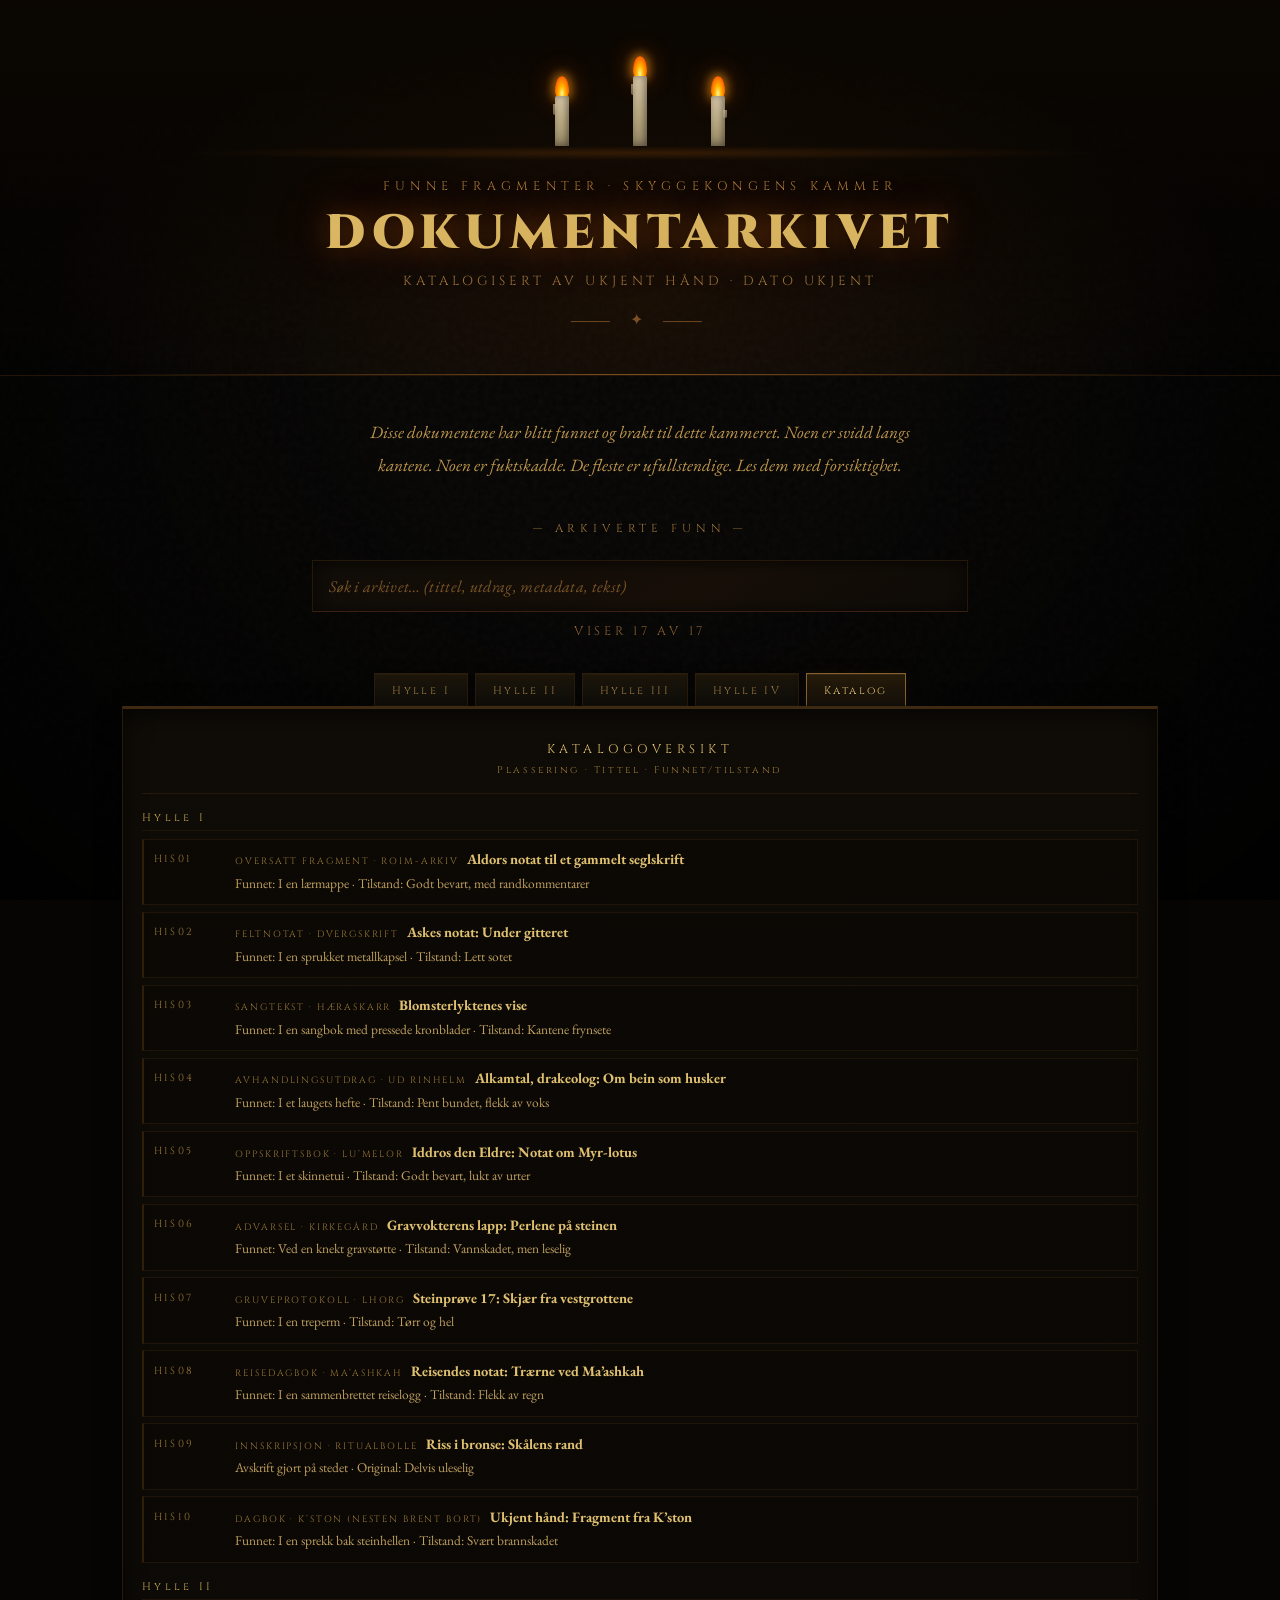
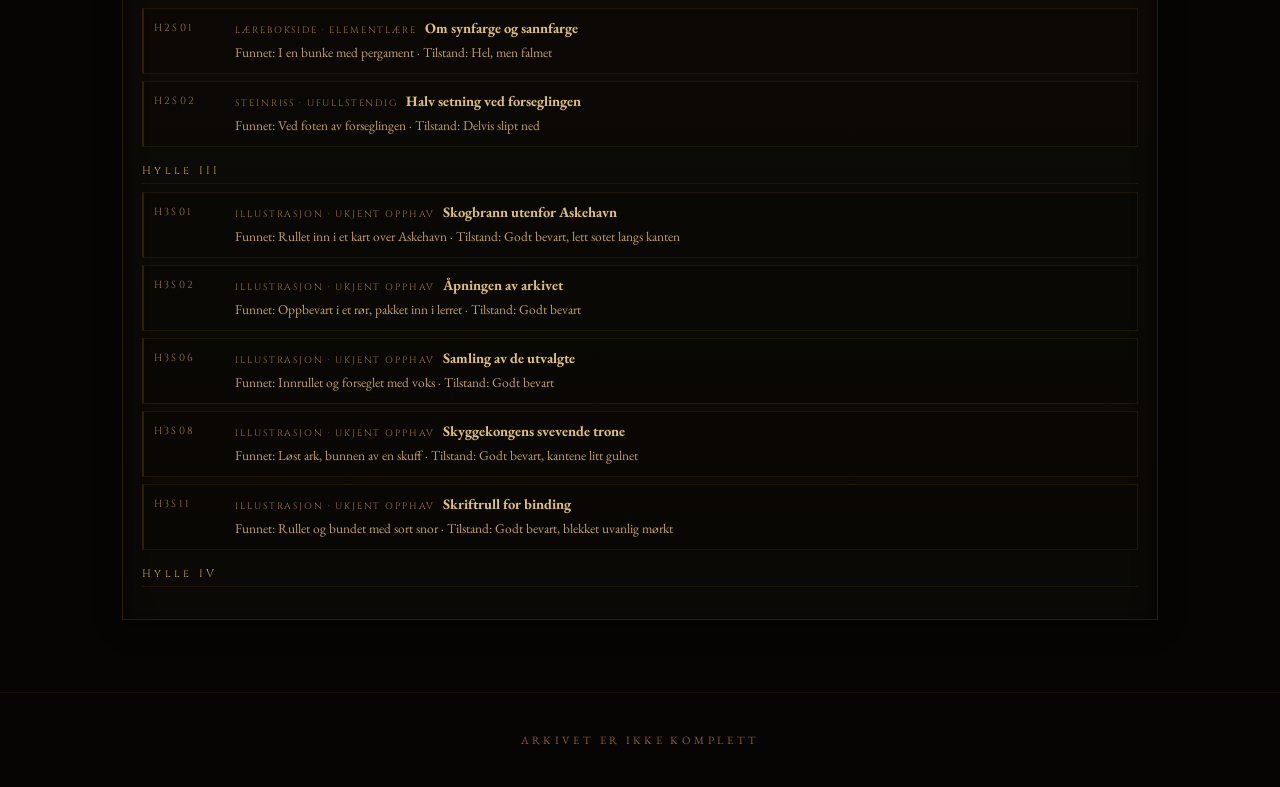
==== commit f17c482a: "Forbedre tekstsynlighet – lyser opp mørk tekst på hele siden Mange tekstelementer hadde farger som v" ====
--- a/index.html
+++ b/index.html
@@ -3,13 +3,13 @@
 <head>
     <meta charset="UTF-8">
     <meta name="viewport" content="width=device-width, initial-scale=1.0">
-    <title>Dokumentarkivet – Skyggekongens lenker</title>
+    <title>Dokumentarkivet – Skyggekongens Kammer</title>
     <link rel="preconnect" href="https://fonts.googleapis.com">
     <link rel="preconnect" href="https://fonts.gstatic.com" crossorigin>
     <link href="https://fonts.googleapis.com/css2?family=Cinzel:wght@400;600;900&family=EB+Garamond:ital,wght@0,400;0,500;1,400;1,500&display=swap" rel="stylesheet">
     <style>
         /* ═══════════════════════════════════════════════════════
-           DOKUMENTARKIVET – Skyggekongens lenker
+           DOKUMENTARKIVET – Skyggekongens Kammer
            Forlatt kjeller-arkiv · bare stearinlysene lyser
            ═══════════════════════════════════════════════════════ */
 
@@ -169,7 +169,7 @@
             font-family: 'Cinzel', 'Palatino Linotype', serif;
             font-size: 0.78rem;
             letter-spacing: 0.42em;
-            color: #9a7030;
+            color: #b08040;
             margin-bottom: 0.8rem;
             text-shadow: 0 0 18px rgba(180, 110, 20, 0.2);
         }
@@ -190,14 +190,14 @@
         .title-sub {
             font-family: 'Cinzel', 'Palatino Linotype', serif;
             font-size: 0.82rem;
-            color: #886030;
+            color: #a07840;
             letter-spacing: 0.30em;
             margin-top: 0.7rem;
             text-shadow: 0 0 14px rgba(180, 110, 20, 0.14);
         }
 
         .ornament {
-            color: #4a2e14;
+            color: #7a5028;
             letter-spacing: 0.5em;
             font-size: 1rem;
             margin-top: 1.2rem;
@@ -210,7 +210,7 @@
             padding: 0 2rem;
             text-align: center;
             font-style: italic;
-            color: #a88448;
+            color: #c0984e;
             font-size: 1.08rem;
             line-height: 1.9;
             position: relative;
@@ -223,7 +223,7 @@
             font-family: 'Cinzel', serif;
             font-size: 0.72rem;
             letter-spacing: 0.42em;
-            color: #6a5020;
+            color: #9a7438;
             margin: 0 auto 1.5rem;
             position: relative;
             z-index: 1;
@@ -260,7 +260,7 @@
         }
 
         .search-input::placeholder {
-            color: #4a3415;
+            color: #7a5528;
             font-style: italic;
         }
 
@@ -268,12 +268,12 @@
             margin-top: 0.7rem;
             text-align: center;
             font-size: 0.78rem;
-            color: #2e1c08;
+            color: #8a6030;
             letter-spacing: 0.3em;
             font-family: 'Cinzel', serif;
         }
 
-        .search-count { color: #4a3018; }
+        .search-count { color: #8a6030; }
 
         /* ═══════════════ KORT-GRID (reserve) ═══════════════ */
         .archive {
@@ -418,7 +418,7 @@
             top: 1.2rem; right: 1.5rem;
             background: none;
             border: none;
-            color: #4a3018;
+            color: #7a5530;
             font-size: 1.2rem;
             cursor: pointer;
             font-family: 'Cinzel', serif;
@@ -434,7 +434,7 @@
             text-align: center;
             font-size: 0.65rem;
             letter-spacing: 0.4em;
-            color: #5a3c18;
+            color: #8a6030;
             margin-bottom: 1rem;
             position: relative;
             z-index: 1;
@@ -455,7 +455,7 @@
 
         .modal-divider {
             text-align: center;
-            color: #3a2510;
+            color: #7a5530;
             margin: 1rem 0 1.8rem;
             letter-spacing: 0.6em;
             font-size: 0.75rem;
@@ -479,7 +479,7 @@
 
         .modal-content .marginnote {
             font-size: 0.9rem;
-            color: #7a6035;
+            color: #9a7840;
             font-style: italic;
             border-left: 2px solid #2e1e0a;
             padding: 0.6rem 0 0.6rem 1.2rem;
@@ -504,7 +504,7 @@
         footer {
             text-align: center;
             padding: 2.5rem 2rem;
-            color: #5a4020;
+            color: #8a6030;
             font-size: 0.7rem;
             letter-spacing: 0.3em;
             border-top: 1px solid #140e05;
@@ -719,7 +719,7 @@
             font-family: 'Cinzel', serif;
             font-size: 0.65rem;
             letter-spacing: 0.18em;
-            color: #4a3018;
+            color: #6a4e24;
             font-weight: 600;
         }
 
@@ -841,7 +841,7 @@
             font-family: 'Cinzel', serif;
             font-size: 0.58rem;
             letter-spacing: 0.2em;
-            color: #7a5a28;
+            color: #9a7838;
         }
 
         .catalog-doctitle {
@@ -860,7 +860,7 @@
 
         .catalog-empty {
             font-size: 0.84rem;
-            color: #6a5028;
+            color: #9a7438;
             font-style: italic;
             padding: 0.4rem 0.2rem 0.6rem;
         }
@@ -922,7 +922,7 @@
         }
 
         .unlock-ornament {
-            color: #4a2e14;
+            color: #7a5028;
             letter-spacing: 0.5em;
             margin: 0.8rem 0;
             position: relative;
@@ -990,7 +990,7 @@
         </div>
     </div>
 
-    <p class="title-eyebrow">FUNNE FRAGMENTER · SKYGGEKONGENS LENKER</p>
+    <p class="title-eyebrow">FUNNE FRAGMENTER · SKYGGEKONGENS KAMMER</p>
     <h1 class="title-main">DOKUMENTARKIVET</h1>
     <p class="title-sub">KATALOGISERT AV UKJENT HÅND · DATO UKJENT</p>
     <p class="ornament">⸻ ✦ ⸻</p>
@@ -1040,7 +1040,7 @@
 </div>
 
 <footer>
-    ARKIVET ER IKKE KOMPLETT - Bare skrift kan avdekke det skjulte...
+    ARKIVET ER IKKE KOMPLETT
 </footer>
 
 <script>
@@ -1089,14 +1089,14 @@
                 <p><em>— Utdrag fra en kjent festivalvise —</em></p>
                 <p>“Knyt blomster om stangen, la gatene bli klare,<br>
                 strø <em>salt</em> i lykten – og se den lyse mer, og vare.”</p>
-                <p>“Der flammen ellers flakker, blir den <em>gul</em> og sterk;<br>
+                <p>“Der flammen ellers flakker, blir den <em>gull</em> og sterk;<br>
                 Hæraskarr ler i kveldens skinn, til daggry gjør alt mørkt.”</p>
             `
         },
         {
             id: 'alkamtal_drakeolog',
             icon: '🐉',
-            badge: 'AVHANDLINGSUTDRAG · UDRINHELM',
+            badge: 'AVHANDLINGSUTDRAG · UD RINHELM',
             title: 'Alkamtal, drakeolog: Om bein som husker',
             preview: 'En lærd stemme, skrevet med sikkerhet og litt for mye stolthet...',
             meta: 'Funnet: I et laugets hefte · Tilstand: Pent bundet, flekk av voks',
@@ -1154,7 +1154,7 @@
             meta: 'Funnet: I en sammenbrettet reiselogg · Tilstand: Flekk av regn',
             content: `
                 <p>Trærne ved Ma’ashkah brenner ikke som andre trær. Selv når de dør, virker det som de vokter på noe.</p>
-                <p>Asken er gråsvart og lett som pust, men i flammen gløder den som <em>ametyst i purpurens lys</em> — en dyp fløyelstone som ikke hører hjemme i ved og jord.</p>
+                <p>Asken er gråsvart og lett som pust, men i flammen gløder den som <em>ametyst i purpurens lys</em> — en tone som ikke hører hjemme i ved og jord.</p>
                 <p>De lokale sier at det er et varsel, ikke et tegn for handel. Jeg tror dem.</p>
             
 `
@@ -1180,7 +1180,7 @@
             badge: 'DAGBOK · K’STON (NESTEN BRENT BORT)',
             title: 'Ukjent hånd: Fragment fra K’ston',
             preview: 'Bare korte ord står igjen mellom sot og hull. Resten er borte...',
-            meta: 'Funnet: I en sprekk ved steinhellen · Tilstand: Svært brannskadet',
+            meta: 'Funnet: I en sprekk bak steinhellen · Tilstand: Svært brannskadet',
             content: `
                 <p>[Mesteparten er uleselig. Ord som kan tydes er markert under:]</p>
                 <p>… <em>gitter</em> … <em>trone</em> … “ikke se ned” …</p>
@@ -1225,13 +1225,13 @@
             preview: 'Et bilde av flammer som spiser seg innover mot byen. Himmelen er oransje. Ingen mennesker er avbildet...',
             meta: 'Funnet: Rullet inn i et kart over Askehavn · Tilstand: Godt bevart, lett sotet langs kanten',
             content: `
-                <p><em>Ingen dato. Kort merknad. Gravplassen, ilden og skogen.</em></p>
+                <p><em>Ingen dato. Ingen merknad. Bare ilden og skogen.</em></p>
                 <div style="text-align:center; margin: 1.5em 0;">
                     <img src="Skogbrann_utenfor_Askehavn.png"
                          alt="Skogbrann utenfor Askehavn"
                          style="max-width:100%; max-height:70vh; border: 1px solid #3a2810; box-shadow: 0 0 24px rgba(0,0,0,0.8);" />
                 </div>
-                <p>Arkivaren skriver: Funnet i Roims ruiner.</p>
+                <p>Om dette er en advarsel, et minne, eller noe annet – arkivaren har ikke skrevet et ord.</p>
             `
         }
 
@@ -1260,16 +1260,16 @@
             icon: '🖼️',
             badge: 'ILLUSTRASJON · UKJENT OPPHAV',
             title: 'Samling av de utvalgte',
-            preview: 'Et bilde med litt forklaring.',
+            preview: 'Et bilde uten forklaring. De som er avbildet ser rett inn i betrakteren – som om de visste at noen en dag ville åpne denne skuffen...',
             meta: 'Funnet: Innrullet og forseglet med voks · Tilstand: Godt bevart',
             content: `
-                <p><em>Enkel tittel. De utvalgtes navn. Alvorlige ansikter.</em></p>
+                <p><em>Ingen tittel. Ingen navn. Bare ansiktene.</em></p>
                 <div style="text-align:center; margin: 1.5em 0;">
                     <img src="Samling_av_de_utvalgte.png"
                          alt="Samling av de utvalgte"
                          style="max-width:100%; max-height:70vh; border: 1px solid #3a2810; box-shadow: 0 0 24px rgba(0,0,0,0.8);" />
                 </div>
-                <p>Arkivaren har ikke etterlatt seg noen merknad.</p>
+                <p>Hvem de utvalgte er, og utvalgt til hva – det er uvisst. Arkivaren har ikke etterlatt seg noen merknad.</p>
             `
         }
 
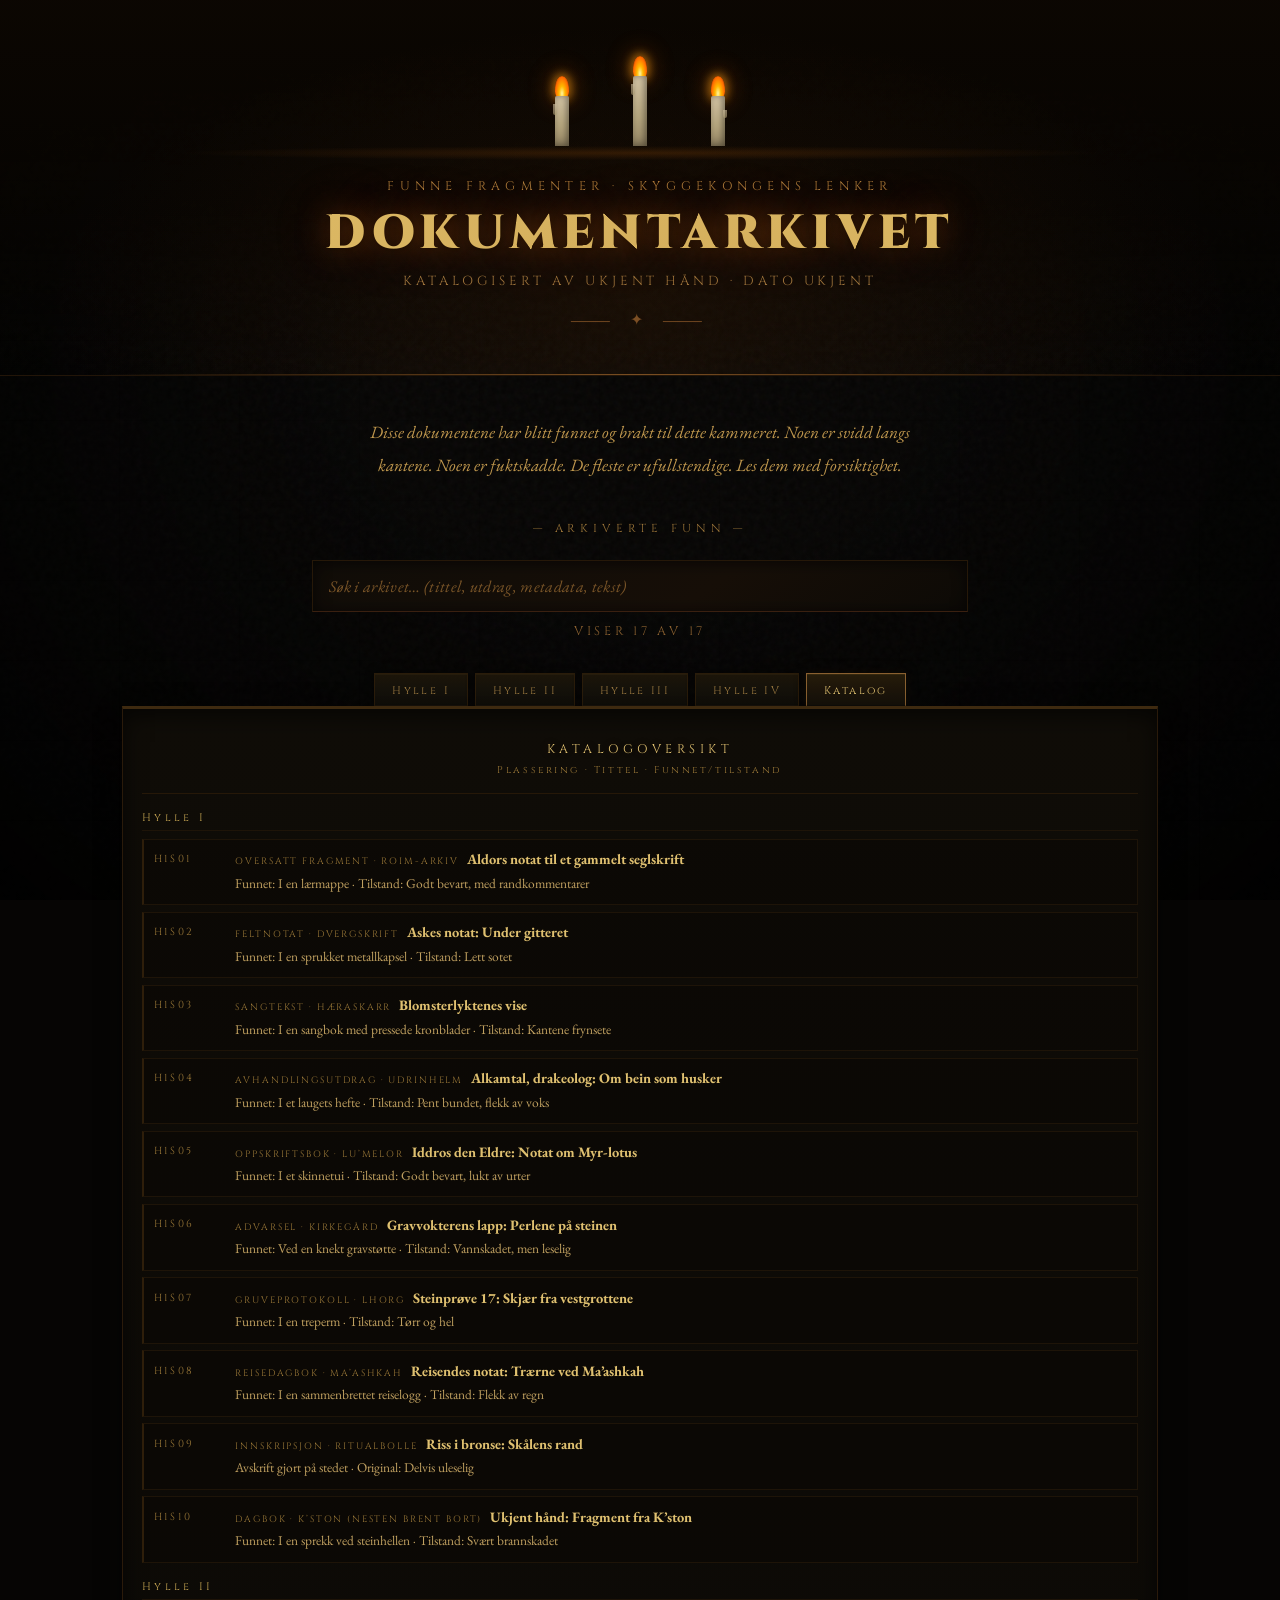
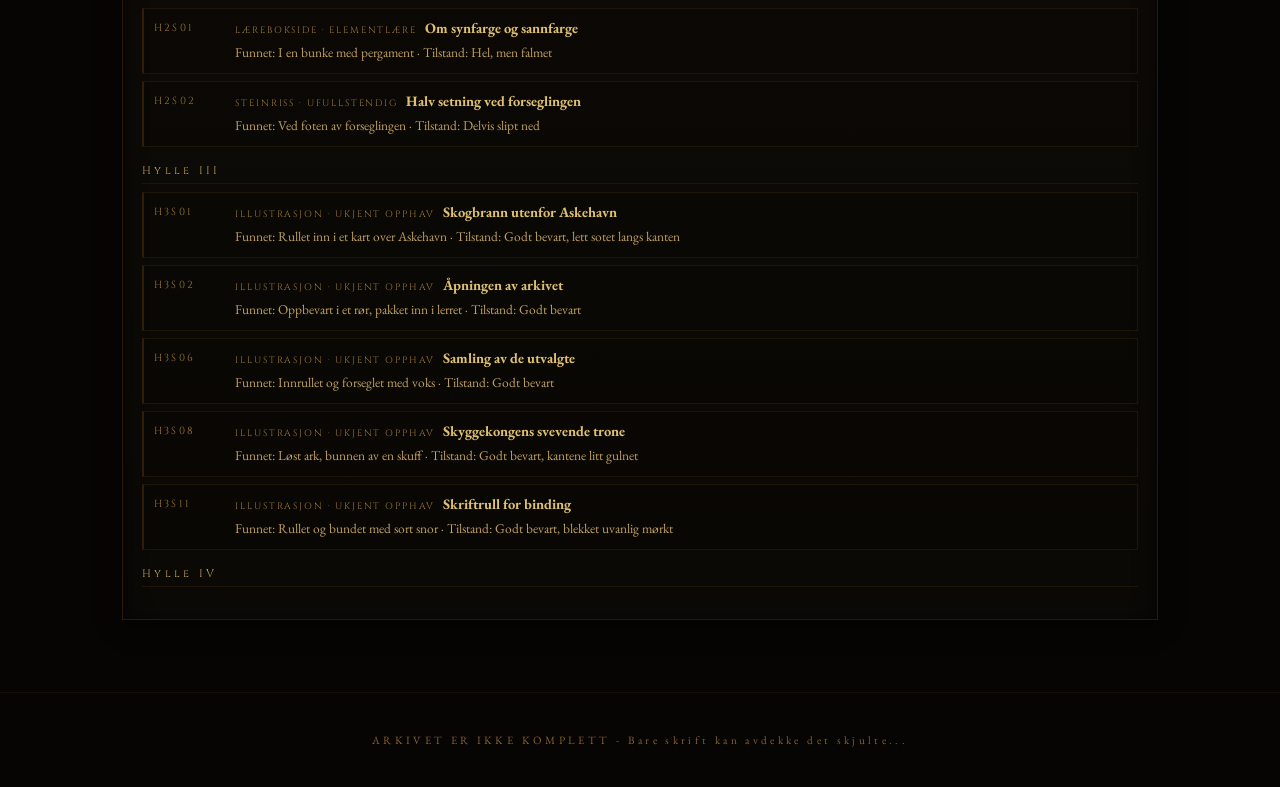
==== commit e16885b8: "Merge pull request #6 from frydenlundsin/claude/improve-text-visibility-TQpJ8 Claude/improve text vi" ====
--- a/index.html
+++ b/index.html
@@ -3,13 +3,13 @@
 <head>
     <meta charset="UTF-8">
     <meta name="viewport" content="width=device-width, initial-scale=1.0">
-    <title>Dokumentarkivet – Skyggekongens Kammer</title>
+    <title>Dokumentarkivet – Skyggekongens lenker</title>
     <link rel="preconnect" href="https://fonts.googleapis.com">
     <link rel="preconnect" href="https://fonts.gstatic.com" crossorigin>
     <link href="https://fonts.googleapis.com/css2?family=Cinzel:wght@400;600;900&family=EB+Garamond:ital,wght@0,400;0,500;1,400;1,500&display=swap" rel="stylesheet">
     <style>
         /* ═══════════════════════════════════════════════════════
-           DOKUMENTARKIVET – Skyggekongens Kammer
+           DOKUMENTARKIVET – Skyggekongens lenker
            Forlatt kjeller-arkiv · bare stearinlysene lyser
            ═══════════════════════════════════════════════════════ */
 
@@ -990,7 +990,7 @@
         </div>
     </div>
 
-    <p class="title-eyebrow">FUNNE FRAGMENTER · SKYGGEKONGENS KAMMER</p>
+    <p class="title-eyebrow">FUNNE FRAGMENTER · SKYGGEKONGENS LENKER</p>
     <h1 class="title-main">DOKUMENTARKIVET</h1>
     <p class="title-sub">KATALOGISERT AV UKJENT HÅND · DATO UKJENT</p>
     <p class="ornament">⸻ ✦ ⸻</p>
@@ -1040,7 +1040,7 @@
 </div>
 
 <footer>
-    ARKIVET ER IKKE KOMPLETT
+    ARKIVET ER IKKE KOMPLETT - Bare skrift kan avdekke det skjulte...
 </footer>
 
 <script>
@@ -1089,14 +1089,14 @@
                 <p><em>— Utdrag fra en kjent festivalvise —</em></p>
                 <p>“Knyt blomster om stangen, la gatene bli klare,<br>
                 strø <em>salt</em> i lykten – og se den lyse mer, og vare.”</p>
-                <p>“Der flammen ellers flakker, blir den <em>gull</em> og sterk;<br>
+                <p>“Der flammen ellers flakker, blir den <em>gul</em> og sterk;<br>
                 Hæraskarr ler i kveldens skinn, til daggry gjør alt mørkt.”</p>
             `
         },
         {
             id: 'alkamtal_drakeolog',
             icon: '🐉',
-            badge: 'AVHANDLINGSUTDRAG · UD RINHELM',
+            badge: 'AVHANDLINGSUTDRAG · UDRINHELM',
             title: 'Alkamtal, drakeolog: Om bein som husker',
             preview: 'En lærd stemme, skrevet med sikkerhet og litt for mye stolthet...',
             meta: 'Funnet: I et laugets hefte · Tilstand: Pent bundet, flekk av voks',
@@ -1154,7 +1154,7 @@
             meta: 'Funnet: I en sammenbrettet reiselogg · Tilstand: Flekk av regn',
             content: `
                 <p>Trærne ved Ma’ashkah brenner ikke som andre trær. Selv når de dør, virker det som de vokter på noe.</p>
-                <p>Asken er gråsvart og lett som pust, men i flammen gløder den som <em>ametyst i purpurens lys</em> — en tone som ikke hører hjemme i ved og jord.</p>
+                <p>Asken er gråsvart og lett som pust, men i flammen gløder den som <em>ametyst i purpurens lys</em> — en dyp fløyelstone som ikke hører hjemme i ved og jord.</p>
                 <p>De lokale sier at det er et varsel, ikke et tegn for handel. Jeg tror dem.</p>
             
 `
@@ -1180,7 +1180,7 @@
             badge: 'DAGBOK · K’STON (NESTEN BRENT BORT)',
             title: 'Ukjent hånd: Fragment fra K’ston',
             preview: 'Bare korte ord står igjen mellom sot og hull. Resten er borte...',
-            meta: 'Funnet: I en sprekk bak steinhellen · Tilstand: Svært brannskadet',
+            meta: 'Funnet: I en sprekk ved steinhellen · Tilstand: Svært brannskadet',
             content: `
                 <p>[Mesteparten er uleselig. Ord som kan tydes er markert under:]</p>
                 <p>… <em>gitter</em> … <em>trone</em> … “ikke se ned” …</p>
@@ -1225,13 +1225,13 @@
             preview: 'Et bilde av flammer som spiser seg innover mot byen. Himmelen er oransje. Ingen mennesker er avbildet...',
             meta: 'Funnet: Rullet inn i et kart over Askehavn · Tilstand: Godt bevart, lett sotet langs kanten',
             content: `
-                <p><em>Ingen dato. Ingen merknad. Bare ilden og skogen.</em></p>
+                <p><em>Ingen dato. Kort merknad. Gravplassen, ilden og skogen.</em></p>
                 <div style="text-align:center; margin: 1.5em 0;">
                     <img src="Skogbrann_utenfor_Askehavn.png"
                          alt="Skogbrann utenfor Askehavn"
                          style="max-width:100%; max-height:70vh; border: 1px solid #3a2810; box-shadow: 0 0 24px rgba(0,0,0,0.8);" />
                 </div>
-                <p>Om dette er en advarsel, et minne, eller noe annet – arkivaren har ikke skrevet et ord.</p>
+                <p>Arkivaren skriver: Funnet i Roims ruiner.</p>
             `
         }
 
@@ -1260,16 +1260,16 @@
             icon: '🖼️',
             badge: 'ILLUSTRASJON · UKJENT OPPHAV',
             title: 'Samling av de utvalgte',
-            preview: 'Et bilde uten forklaring. De som er avbildet ser rett inn i betrakteren – som om de visste at noen en dag ville åpne denne skuffen...',
+            preview: 'Et bilde med litt forklaring.',
             meta: 'Funnet: Innrullet og forseglet med voks · Tilstand: Godt bevart',
             content: `
-                <p><em>Ingen tittel. Ingen navn. Bare ansiktene.</em></p>
+                <p><em>Enkel tittel. De utvalgtes navn. Alvorlige ansikter.</em></p>
                 <div style="text-align:center; margin: 1.5em 0;">
                     <img src="Samling_av_de_utvalgte.png"
                          alt="Samling av de utvalgte"
                          style="max-width:100%; max-height:70vh; border: 1px solid #3a2810; box-shadow: 0 0 24px rgba(0,0,0,0.8);" />
                 </div>
-                <p>Hvem de utvalgte er, og utvalgt til hva – det er uvisst. Arkivaren har ikke etterlatt seg noen merknad.</p>
+                <p>Arkivaren har ikke etterlatt seg noen merknad.</p>
             `
         }
 
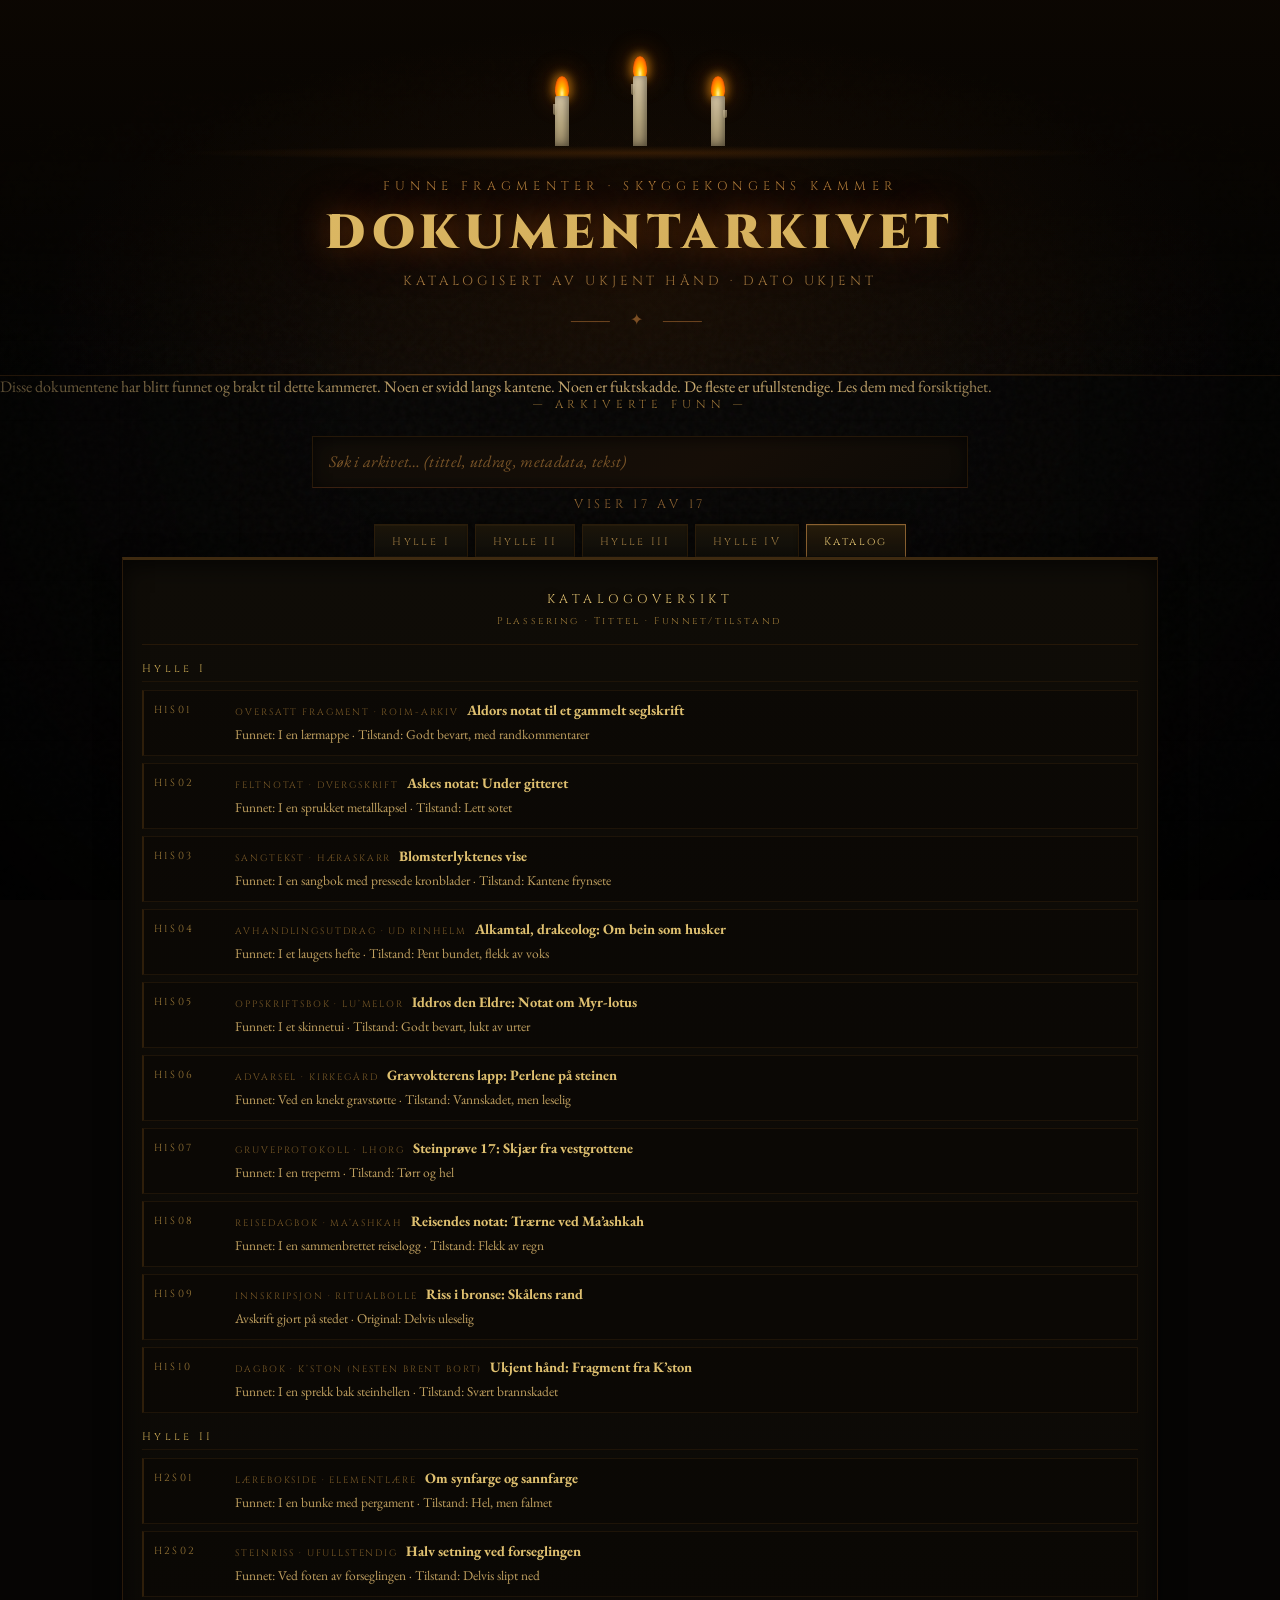
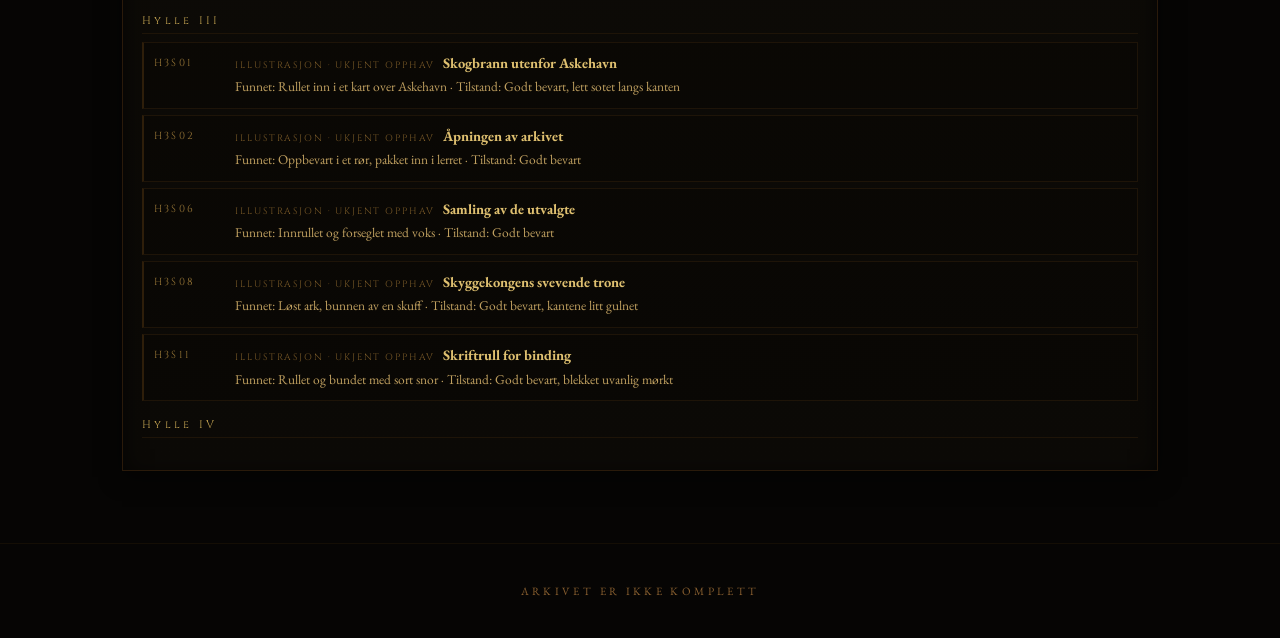
==== commit 149e8e95: "Update index.html link arkiv.css" ====
--- a/index.html
+++ b/index.html
@@ -3,13 +3,14 @@
 <head>
     <meta charset="UTF-8">
     <meta name="viewport" content="width=device-width, initial-scale=1.0">
-    <title>Dokumentarkivet – Skyggekongens lenker</title>
+    <title>Dokumentarkivet – Skyggekongens Kammer</title>
     <link rel="preconnect" href="https://fonts.googleapis.com">
     <link rel="preconnect" href="https://fonts.gstatic.com" crossorigin>
     <link href="https://fonts.googleapis.com/css2?family=Cinzel:wght@400;600;900&family=EB+Garamond:ital,wght@0,400;0,500;1,400;1,500&display=swap" rel="stylesheet">
-    <style>
+    <link rel="stylesheet" href="/arkiv.css">
+    <!--<style>
         /* ═══════════════════════════════════════════════════════
-           DOKUMENTARKIVET – Skyggekongens lenker
+           DOKUMENTARKIVET – Skyggekongens Kammer
            Forlatt kjeller-arkiv · bare stearinlysene lyser
            ═══════════════════════════════════════════════════════ */
 
@@ -970,7 +971,7 @@
             color: #e0be68;
         }
 
-    </style>
+    </style>!-->
 </head>
 <body>
 
@@ -990,7 +991,7 @@
         </div>
     </div>
 
-    <p class="title-eyebrow">FUNNE FRAGMENTER · SKYGGEKONGENS LENKER</p>
+    <p class="title-eyebrow">FUNNE FRAGMENTER · SKYGGEKONGENS KAMMER</p>
     <h1 class="title-main">DOKUMENTARKIVET</h1>
     <p class="title-sub">KATALOGISERT AV UKJENT HÅND · DATO UKJENT</p>
     <p class="ornament">⸻ ✦ ⸻</p>
@@ -1040,7 +1041,7 @@
 </div>
 
 <footer>
-    ARKIVET ER IKKE KOMPLETT - Bare skrift kan avdekke det skjulte...
+    ARKIVET ER IKKE KOMPLETT
 </footer>
 
 <script>
@@ -1089,14 +1090,14 @@
                 <p><em>— Utdrag fra en kjent festivalvise —</em></p>
                 <p>“Knyt blomster om stangen, la gatene bli klare,<br>
                 strø <em>salt</em> i lykten – og se den lyse mer, og vare.”</p>
-                <p>“Der flammen ellers flakker, blir den <em>gul</em> og sterk;<br>
+                <p>“Der flammen ellers flakker, blir den <em>gull</em> og sterk;<br>
                 Hæraskarr ler i kveldens skinn, til daggry gjør alt mørkt.”</p>
             `
         },
         {
             id: 'alkamtal_drakeolog',
             icon: '🐉',
-            badge: 'AVHANDLINGSUTDRAG · UDRINHELM',
+            badge: 'AVHANDLINGSUTDRAG · UD RINHELM',
             title: 'Alkamtal, drakeolog: Om bein som husker',
             preview: 'En lærd stemme, skrevet med sikkerhet og litt for mye stolthet...',
             meta: 'Funnet: I et laugets hefte · Tilstand: Pent bundet, flekk av voks',
@@ -1154,7 +1155,7 @@
             meta: 'Funnet: I en sammenbrettet reiselogg · Tilstand: Flekk av regn',
             content: `
                 <p>Trærne ved Ma’ashkah brenner ikke som andre trær. Selv når de dør, virker det som de vokter på noe.</p>
-                <p>Asken er gråsvart og lett som pust, men i flammen gløder den som <em>ametyst i purpurens lys</em> — en dyp fløyelstone som ikke hører hjemme i ved og jord.</p>
+                <p>Asken er gråsvart og lett som pust, men i flammen gløder den som <em>ametyst i purpurens lys</em> — en tone som ikke hører hjemme i ved og jord.</p>
                 <p>De lokale sier at det er et varsel, ikke et tegn for handel. Jeg tror dem.</p>
             
 `
@@ -1180,7 +1181,7 @@
             badge: 'DAGBOK · K’STON (NESTEN BRENT BORT)',
             title: 'Ukjent hånd: Fragment fra K’ston',
             preview: 'Bare korte ord står igjen mellom sot og hull. Resten er borte...',
-            meta: 'Funnet: I en sprekk ved steinhellen · Tilstand: Svært brannskadet',
+            meta: 'Funnet: I en sprekk bak steinhellen · Tilstand: Svært brannskadet',
             content: `
                 <p>[Mesteparten er uleselig. Ord som kan tydes er markert under:]</p>
                 <p>… <em>gitter</em> … <em>trone</em> … “ikke se ned” …</p>
@@ -1225,13 +1226,13 @@
             preview: 'Et bilde av flammer som spiser seg innover mot byen. Himmelen er oransje. Ingen mennesker er avbildet...',
             meta: 'Funnet: Rullet inn i et kart over Askehavn · Tilstand: Godt bevart, lett sotet langs kanten',
             content: `
-                <p><em>Ingen dato. Kort merknad. Gravplassen, ilden og skogen.</em></p>
+                <p><em>Ingen dato. Ingen merknad. Bare ilden og skogen.</em></p>
                 <div style="text-align:center; margin: 1.5em 0;">
                     <img src="Skogbrann_utenfor_Askehavn.png"
                          alt="Skogbrann utenfor Askehavn"
                          style="max-width:100%; max-height:70vh; border: 1px solid #3a2810; box-shadow: 0 0 24px rgba(0,0,0,0.8);" />
                 </div>
-                <p>Arkivaren skriver: Funnet i Roims ruiner.</p>
+                <p>Om dette er en advarsel, et minne, eller noe annet – arkivaren har ikke skrevet et ord.</p>
             `
         }
 
@@ -1260,16 +1261,16 @@
             icon: '🖼️',
             badge: 'ILLUSTRASJON · UKJENT OPPHAV',
             title: 'Samling av de utvalgte',
-            preview: 'Et bilde med litt forklaring.',
+            preview: 'Et bilde uten forklaring. De som er avbildet ser rett inn i betrakteren – som om de visste at noen en dag ville åpne denne skuffen...',
             meta: 'Funnet: Innrullet og forseglet med voks · Tilstand: Godt bevart',
             content: `
-                <p><em>Enkel tittel. De utvalgtes navn. Alvorlige ansikter.</em></p>
+                <p><em>Ingen tittel. Ingen navn. Bare ansiktene.</em></p>
                 <div style="text-align:center; margin: 1.5em 0;">
                     <img src="Samling_av_de_utvalgte.png"
                          alt="Samling av de utvalgte"
                          style="max-width:100%; max-height:70vh; border: 1px solid #3a2810; box-shadow: 0 0 24px rgba(0,0,0,0.8);" />
                 </div>
-                <p>Arkivaren har ikke etterlatt seg noen merknad.</p>
+                <p>Hvem de utvalgte er, og utvalgt til hva – det er uvisst. Arkivaren har ikke etterlatt seg noen merknad.</p>
             `
         }
 
--- a/arkiv.css
+++ b/arkiv.css
@@ -0,0 +1,1452 @@
+/* ═══════════════════════════════════════════════════════
+   DOKUMENTARKIVET – Skyggekongens Kammer
+   arkiv.css – alle stiler
+   ═══════════════════════════════════════════════════════ */
+
+* { margin: 0; padding: 0; box-sizing: border-box; }
+
+/* ── Tilpasset scrollbar ── */
+::-webkit-scrollbar { width: 7px; }
+::-webkit-scrollbar-track { background: #050402; }
+::-webkit-scrollbar-thumb { background: #2a1a08; border-radius: 1px; }
+::-webkit-scrollbar-thumb:hover { background: #4a3018; }
+
+/* ── Tekstmarkering ── */
+::selection { background: rgba(150, 90, 15, 0.32); color: #e8c87a; }
+
+body {
+    background-color: #060504;
+    color: #c8a96e;
+    font-family: 'EB Garamond', Georgia, 'Times New Roman', serif;
+    min-height: 100vh;
+    overflow-x: hidden;
+    font-size: 16px;
+}
+
+/* Vignett + kornstøy kombinert */
+body::before {
+    content: '';
+    position: fixed;
+    top: 0; left: 0; right: 0; bottom: 0;
+    background:
+        radial-gradient(ellipse at 50% 40%, transparent 20%, rgba(0,0,0,0.88) 100%),
+        url("data:image/svg+xml,%3Csvg viewBox='0 0 200 200' xmlns='http://www.w3.org/2000/svg'%3E%3Cfilter id='n'%3E%3CfeTurbulence type='fractalNoise' baseFrequency='0.75' numOctaves='4' stitchTiles='stitch'/%3E%3C/filter%3E%3Crect width='100%25' height='100%25' filter='url(%23n)' opacity='0.038'/%3E%3C/svg%3E");
+    pointer-events: none;
+    z-index: 0;
+}
+
+/* Steinblokk-mønster på veggen */
+body::after {
+    content: '';
+    position: fixed;
+    top: 0; left: 0; right: 0; bottom: 0;
+    background-image:
+        repeating-linear-gradient(0deg,   transparent, transparent 79px,  rgba(0,0,0,0.08) 80px),
+        repeating-linear-gradient(90deg,  transparent, transparent 119px, rgba(0,0,0,0.05) 120px);
+    pointer-events: none;
+    z-index: 0;
+}
+
+/* ═══════════════════════════════════
+   INTRO-SKJERM
+   ═══════════════════════════════════ */
+.intro-overlay {
+    position: fixed;
+    inset: 0;
+    background: #020100;
+    z-index: 9999;
+    display: flex;
+    justify-content: center;
+    align-items: center;
+    flex-direction: column;
+    transition: opacity 1.2s ease;
+}
+
+.intro-overlay.fade-out {
+    opacity: 0;
+    pointer-events: none;
+}
+
+.intro-overlay.gone {
+    display: none;
+}
+
+.intro-inner {
+    text-align: center;
+    padding: 2rem;
+    animation: introFadeIn 2s ease forwards;
+    opacity: 0;
+}
+
+@keyframes introFadeIn {
+    0%   { opacity: 0; transform: translateY(18px); }
+    100% { opacity: 1; transform: translateY(0); }
+}
+
+.intro-candles-row {
+    display: flex;
+    justify-content: center;
+    gap: 3rem;
+    margin-bottom: 2.5rem;
+}
+
+.intro-title {
+    font-family: 'Cinzel', serif;
+    font-size: clamp(1.6rem, 5vw, 2.8rem);
+    font-weight: 900;
+    color: #e0be68;
+    letter-spacing: 0.14em;
+    text-shadow:
+        0 0 30px rgba(200, 100, 20, 0.5),
+        0 0 70px rgba(200, 60, 10, 0.2);
+    margin-bottom: 0.5rem;
+}
+
+.intro-subtitle {
+    font-family: 'Cinzel', serif;
+    font-size: 0.78rem;
+    color: #a87840;
+    letter-spacing: 0.36em;
+    margin-bottom: 2rem;
+}
+
+.intro-warning {
+    font-style: italic;
+    color: #b08040;
+    font-size: 1rem;
+    line-height: 1.9;
+    max-width: 360px;
+    margin: 0 auto 2.5rem;
+}
+
+.intro-enter {
+    background: linear-gradient(180deg, #221a0a 0%, #161008 100%);
+    border: 1px solid #7a5428;
+    color: #c8a060;
+    font-family: 'Cinzel', serif;
+    font-size: 0.72rem;
+    letter-spacing: 0.32em;
+    padding: 0.7rem 2.2rem;
+    cursor: pointer;
+    transition: border-color 0.25s, color 0.25s, box-shadow 0.25s;
+    position: relative;
+}
+
+.intro-enter:hover {
+    border-color: #c8a060;
+    color: #e8ca70;
+    box-shadow: 0 0 18px rgba(180, 110, 20, 0.18);
+}
+
+/* ═══════════════ HEADER ═══════════════ */
+header {
+    text-align: center;
+    padding: 3.5rem 2rem 2.8rem;
+    border-bottom: 1px solid #221508;
+    position: relative;
+    z-index: 1;
+    background: linear-gradient(180deg,
+        rgba(12, 7, 2, 0.95) 0%,
+        rgba(8, 5, 2, 0.7)   55%,
+        transparent          100%
+    );
+}
+
+header::before {
+    content: '';
+    position: absolute;
+    top: 0; left: 0; right: 0; bottom: 0;
+    background: radial-gradient(ellipse at 50% 80%, rgba(130, 65, 8, 0.14) 0%, transparent 65%);
+    pointer-events: none;
+}
+
+header::after {
+    content: '';
+    position: absolute;
+    bottom: 0; left: 8%; right: 8%;
+    height: 1px;
+    background: linear-gradient(90deg,
+        transparent, #4a2e12 25%, #7a4e22 50%, #4a2e12 75%, transparent
+    );
+}
+
+/* ── Stearinlys ── */
+.candles {
+    display: flex;
+    justify-content: center;
+    align-items: flex-end;
+    gap: 4rem;
+    margin-bottom: 2rem;
+    position: relative;
+}
+
+.candles::after {
+    content: '';
+    position: absolute;
+    bottom: -14px;
+    left: 50%;
+    transform: translateX(-50%);
+    width: 75%;
+    height: 14px;
+    background: radial-gradient(ellipse at center, rgba(190, 95, 10, 0.2) 0%, transparent 72%);
+    pointer-events: none;
+}
+
+.candle { display: flex; flex-direction: column; align-items: center; }
+
+.flame {
+    width: 14px;
+    height: 22px;
+    background: radial-gradient(ellipse at 50% 80%, #fff7a0 0%, #ffb700 30%, #ff6a00 65%, transparent 100%);
+    border-radius: 50% 50% 30% 30%;
+    animation: flicker 2s ease-in-out infinite alternate;
+    filter: blur(0.5px);
+    box-shadow:
+        0 0 8px  3px rgba(255, 160, 20, 0.5),
+        0 0 22px 7px rgba(220, 100, 10, 0.22);
+}
+
+.candle:nth-child(2) .flame { animation-delay: 0.4s; animation-duration: 1.8s; }
+.candle:nth-child(3) .flame { animation-delay: 0.8s; animation-duration: 2.3s; }
+
+@keyframes flicker {
+    0%   { transform: scaleY(1)    scaleX(1)    rotate(-1deg);  opacity: 0.9;  }
+    20%  { transform: scaleY(1.08) scaleX(0.93) rotate(1deg);   opacity: 1;    }
+    40%  { transform: scaleY(0.95) scaleX(1.04) rotate(-0.5deg);opacity: 0.88; }
+    60%  { transform: scaleY(1.05) scaleX(0.97) rotate(1.5deg); opacity: 0.95; }
+    80%  { transform: scaleY(0.98) scaleX(1.02) rotate(-1deg);  opacity: 0.92; }
+    100% { transform: scaleY(1.12) scaleX(0.91) rotate(0.5deg); opacity: 1;    }
+}
+
+.candle-body {
+    width: 14px;
+    height: 50px;
+    background: linear-gradient(180deg, #d8c8a8 0%, #b8a880 60%, #9a8a68 100%);
+    border-radius: 2px 2px 0 0;
+    margin-top: -2px;
+    box-shadow: inset -3px 0 6px rgba(0,0,0,0.3), inset 0 -4px 8px rgba(0,0,0,0.2);
+    position: relative;
+}
+
+.candle-body::before {
+    content: '';
+    position: absolute;
+    top: 8px; left: -2px;
+    width: 4px; height: 11px;
+    background: linear-gradient(180deg, #c8b898 0%, #a89870 100%);
+    border-radius: 0 0 3px 3px;
+    opacity: 0.65;
+}
+
+.candle:nth-child(2) .candle-body { height: 70px; }
+.candle:nth-child(3) .candle-body::before { top: 14px; left: 12px; height: 8px; }
+
+.title-eyebrow {
+    font-family: 'Cinzel', 'Palatino Linotype', serif;
+    font-size: 0.78rem;
+    letter-spacing: 0.42em;
+    color: #b08040;
+    margin-bottom: 0.8rem;
+    text-shadow: 0 0 18px rgba(180, 110, 20, 0.2);
+}
+
+.title-main {
+    font-family: 'Cinzel', 'Palatino Linotype', serif;
+    font-size: clamp(1.8rem, 5vw, 3rem);
+    font-weight: 900;
+    color: #e0be68;
+    text-shadow:
+        0 0 30px rgba(200, 100, 20, 0.5),
+        0 0 70px rgba(200, 60, 10, 0.22),
+        0 2px 4px rgba(0, 0, 0, 0.9);
+    letter-spacing: 0.12em;
+    line-height: 1.1;
+}
+
+.title-sub {
+    font-family: 'Cinzel', 'Palatino Linotype', serif;
+    font-size: 0.82rem;
+    color: #a07840;
+    letter-spacing: 0.30em;
+    margin-top: 0.7rem;
+    text-shadow: 0 0 14px rgba(180, 110, 20, 0.14);
+}
+
+.ornament {
+    color: #7a5028;
+    letter-spacing: 0.5em;
+    font-size: 1rem;
+    margin-top: 1.2rem;
+}
+
+/* ═══════════════ INTRO-TEKST ═══════════════ */
+.page-intro {
+    max-width: 640px;
+    margin: 2.5rem auto;
+    padding: 0 2rem;
+    text-align: center;
+    font-style: italic;
+    color: #c0984e;
+    font-size: 1.08rem;
+    line-height: 1.9;
+    position: relative;
+    z-index: 1;
+}
+
+/* ═══════════════ ARKIV-LABEL ═══════════════ */
+.archive-label {
+    text-align: center;
+    font-family: 'Cinzel', serif;
+    font-size: 0.72rem;
+    letter-spacing: 0.42em;
+    color: #9a7438;
+    margin: 0 auto 1.5rem;
+    position: relative;
+    z-index: 1;
+    text-shadow: 0 0 14px rgba(180, 110, 20, 0.12);
+}
+
+/* ═══════════════ FREMGANGSINDIKATOR ═══════════════ */
+.progress-wrap {
+    max-width: 720px;
+    margin: 0 auto 1.2rem;
+    padding: 0 2rem;
+    position: relative;
+    z-index: 1;
+}
+
+.progress-bar-track {
+    height: 2px;
+    background: #1a120a;
+    border-radius: 1px;
+    overflow: hidden;
+    margin-bottom: 0.4rem;
+}
+
+.progress-bar-fill {
+    height: 100%;
+    background: linear-gradient(90deg, #4a2e10, #c8a060);
+    border-radius: 1px;
+    transition: width 0.6s ease;
+    width: 0%;
+}
+
+.progress-text {
+    text-align: center;
+    font-family: 'Cinzel', serif;
+    font-size: 0.64rem;
+    letter-spacing: 0.28em;
+    color: #7a5828;
+}
+
+/* ═══════════════ SØK + SØKEHISTORIKK ═══════════════ */
+.search-wrap {
+    max-width: 720px;
+    margin: 0 auto 0.6rem;
+    padding: 0 2rem;
+    position: relative;
+    z-index: 10;
+}
+
+.search-input {
+    width: 100%;
+    background: linear-gradient(145deg, #110d08 0%, #170f08 60%, #0e0b07 100%);
+    border: 1px solid #261808;
+    border-bottom-color: #3a2010;
+    color: #c8a96e;
+    padding: 0.9rem 1rem;
+    font-family: 'EB Garamond', Georgia, 'Times New Roman', serif;
+    font-size: 1.02rem;
+    letter-spacing: 0.02em;
+    outline: none;
+    box-shadow: inset 0 2px 14px rgba(0,0,0,0.55), inset 0 0 30px rgba(0,0,0,0.2);
+    transition: border-color 0.2s, box-shadow 0.2s;
+}
+
+.search-input:focus {
+    border-color: #4a3018;
+    box-shadow: inset 0 2px 14px rgba(0,0,0,0.55), 0 0 0 1px rgba(90, 55, 10, 0.22);
+}
+
+.search-input::placeholder {
+    color: #7a5528;
+    font-style: italic;
+}
+
+.search-hint {
+    margin-top: 0.55rem;
+    text-align: center;
+    font-size: 0.78rem;
+    color: #8a6030;
+    letter-spacing: 0.3em;
+    font-family: 'Cinzel', serif;
+}
+
+.search-count { color: #8a6030; }
+
+/* Søkehistorikk-dropdown */
+.search-history {
+    display: none;
+    position: absolute;
+    top: calc(100% + 2px);
+    left: 2rem;
+    right: 2rem;
+    background: linear-gradient(145deg, #110d08 0%, #0e0b07 100%);
+    border: 1px solid #3a2010;
+    border-top: none;
+    z-index: 20;
+    box-shadow: 0 8px 24px rgba(0,0,0,0.7);
+}
+
+.search-history.visible { display: block; }
+
+.search-history-label {
+    font-family: 'Cinzel', serif;
+    font-size: 0.6rem;
+    letter-spacing: 0.28em;
+    color: #7a5428;
+    padding: 0.5rem 0.8rem 0.3rem;
+    border-bottom: 1px solid #1e1208;
+}
+
+.search-history-item {
+    display: block;
+    width: 100%;
+    text-align: left;
+    background: none;
+    border: none;
+    padding: 0.45rem 0.8rem;
+    color: #9a7840;
+    font-family: 'EB Garamond', serif;
+    font-size: 0.92rem;
+    cursor: pointer;
+    letter-spacing: 0.02em;
+    transition: background 0.15s, color 0.15s;
+}
+
+.search-history-item:hover {
+    background: rgba(80, 50, 10, 0.15);
+    color: #c8a060;
+}
+
+/* ═══════════════ ARKIV-KONTROLLER ═══════════════ */
+.archive-controls {
+    max-width: 720px;
+    margin: 0 auto 1.8rem;
+    padding: 0 2rem;
+    display: flex;
+    gap: 0.5rem;
+    justify-content: center;
+    flex-wrap: wrap;
+    position: relative;
+    z-index: 1;
+}
+
+.ctrl-btn {
+    background: linear-gradient(180deg, #1a1408 0%, #110d07 100%);
+    border: 1px solid #2a1c0a;
+    color: #9a7838;
+    font-family: 'Cinzel', serif;
+    font-size: 0.62rem;
+    letter-spacing: 0.2em;
+    padding: 0.4rem 0.9rem;
+    cursor: pointer;
+    transition: border-color 0.2s, color 0.2s, box-shadow 0.2s;
+}
+
+.ctrl-btn:hover {
+    border-color: #6a4820;
+    color: #c8a060;
+    box-shadow: 0 0 10px rgba(150, 90, 10, 0.08);
+}
+
+.ctrl-btn.active {
+    border-color: #9a6830;
+    color: #dfc070;
+    box-shadow: 0 0 14px rgba(180, 110, 20, 0.14);
+}
+
+/* ═══════════════ HYLLE-SYSTEM ═══════════════ */
+.shelf-nav {
+    max-width: 980px;
+    margin: 0.5rem auto 0;
+    padding: 0 2rem;
+    display: flex;
+    gap: 0.45rem;
+    justify-content: center;
+    flex-wrap: wrap;
+    position: relative;
+    z-index: 1;
+}
+
+.shelf-tab {
+    appearance: none;
+    background: linear-gradient(180deg, #1c1509 0%, #14110a 50%, #0f0d08 100%);
+    border: 1px solid #2a1c0a;
+    border-bottom: 2px solid #18120a;
+    color: #9a7840;
+    font-family: 'Cinzel', serif;
+    font-size: 0.68rem;
+    letter-spacing: 0.22em;
+    padding: 0.55rem 1.05rem 0.45rem;
+    cursor: pointer;
+    position: relative;
+    bottom: -1px;
+    transition: color 0.15s, border-color 0.15s, background 0.15s;
+    box-shadow: 0 -2px 8px rgba(0,0,0,0.45), inset 0 1px 0 rgba(255,190,70,0.04);
+}
+
+.shelf-tab:hover {
+    color: #c8a060;
+    border-color: #4a3018;
+    background: linear-gradient(180deg, #221a0a 0%, #1a1408 50%, #141009 100%);
+}
+
+.shelf-tab.active {
+    color: #dfc070;
+    border-color: #8a6030;
+    border-bottom-color: #0f0d08;
+    background: linear-gradient(180deg, #261c0a 0%, #1c1409 50%, #151109 100%);
+    box-shadow:
+        0 -2px 12px rgba(0,0,0,0.4),
+        0 0 10px rgba(140, 90, 10, 0.12),
+        inset 0 1px 0 rgba(255,190,70,0.07);
+}
+
+/* Låst hylle-fane (Hylle IV) */
+.shelf-tab.locked {
+    color: #6a3a20;
+    border-color: #3a1a08;
+}
+
+.shelf-tab.locked:hover {
+    color: #9a5030;
+    border-color: #6a2a10;
+}
+
+.shelf-tab.locked.active {
+    color: #c86030;
+    border-color: #a04020;
+    border-bottom-color: #0f0d08;
+    box-shadow:
+        0 -2px 12px rgba(0,0,0,0.4),
+        0 0 14px rgba(180, 60, 10, 0.14),
+        inset 0 1px 0 rgba(255,120,50,0.07);
+}
+
+/* Panel-beholder */
+.shelf-panels {
+    max-width: 1100px;
+    margin: 0 auto 2.5rem;
+    padding: 0 2rem 2rem;
+    position: relative;
+    z-index: 1;
+}
+
+.shelf-panel        { display: none; }
+.shelf-panel.active { display: block; }
+
+/* ── Skuff-grid ── */
+.drawer-grid {
+    display: grid;
+    grid-template-columns: repeat(6, 1fr);
+    gap: 0.65rem;
+    padding: 1.1rem;
+    background: linear-gradient(180deg, #0f0c07 0%, #0b0906 100%);
+    border: 1px solid #2a1e0a;
+    border-top: 3px solid #3e2a10;
+    box-shadow:
+        inset 0 6px 22px rgba(0,0,0,0.65),
+        inset 0 -2px 8px rgba(0,0,0,0.4),
+        0 6px 20px rgba(0,0,0,0.5);
+}
+
+/* Låst hylle: rødere top-border */
+.drawer-grid.locked-shelf {
+    border-top-color: #6a1a08;
+    box-shadow:
+        inset 0 6px 22px rgba(0,0,0,0.65),
+        inset 0 -2px 8px rgba(0,0,0,0.4),
+        0 6px 20px rgba(0,0,0,0.5),
+        0 -3px 18px rgba(120, 30, 5, 0.1);
+}
+
+/* ── Enkelt skuff-element ── */
+.drawer {
+    position: relative;
+    border: 1px solid #221608;
+    border-top: 1px solid #3a2610;
+    border-bottom: 2px solid #170f06;
+    background: linear-gradient(180deg,
+        #1c160d 0%,
+        #17120a 14%,
+        #1f180e 28%,
+        #15110b 42%,
+        #1c160d 57%,
+        #17120a 71%,
+        #1f170d 85%,
+        #14100a 100%
+    );
+    padding: 0.75rem 0.65rem 1.7rem;
+    min-height: 86px;
+    box-shadow:
+        inset 0 2px 7px rgba(0,0,0,0.55),
+        inset 0 -1px 3px rgba(0,0,0,0.3),
+        0 1px 3px rgba(0,0,0,0.45);
+    transition: border-color 0.18s, box-shadow 0.18s, transform 0.12s;
+}
+
+.drawer::before {
+    content: '';
+    position: absolute;
+    top: 0; left: 0; right: 0;
+    height: 1px;
+    background: linear-gradient(90deg,
+        transparent,
+        rgba(255, 180, 60, 0.07) 30%,
+        rgba(255, 180, 60, 0.11) 50%,
+        rgba(255, 180, 60, 0.07) 70%,
+        transparent
+    );
+}
+
+/* Skuffdrag (messing-look) */
+.drawer::after {
+    content: '';
+    position: absolute;
+    bottom: 7px;
+    left: 50%;
+    transform: translateX(-50%);
+    width: 30%;
+    height: 6px;
+    background: linear-gradient(180deg, #3e2c14 0%, #2c1e0c 50%, #1e1408 100%);
+    border: 1px solid #4e3c1c;
+    border-radius: 2px;
+    box-shadow:
+        0 1px 4px rgba(0,0,0,0.6),
+        inset 0 1px 0 rgba(255,200,80,0.07);
+}
+
+/* Tom skuff – nedtonet */
+.drawer.empty { opacity: 0.45; cursor: default; }
+
+/* Tom skuff tooltip */
+.drawer.empty .drawer-tooltip {
+    display: none;
+    position: absolute;
+    bottom: calc(100% + 6px);
+    left: 50%;
+    transform: translateX(-50%);
+    background: #0f0c07;
+    border: 1px solid #2a1c0a;
+    color: #6a5028;
+    font-family: 'EB Garamond', serif;
+    font-size: 0.78rem;
+    font-style: italic;
+    padding: 0.3rem 0.6rem;
+    white-space: nowrap;
+    z-index: 5;
+    pointer-events: none;
+    box-shadow: 0 4px 12px rgba(0,0,0,0.6);
+}
+
+.drawer.empty:hover .drawer-tooltip {
+    display: block;
+}
+
+/* Fylt skuff */
+.drawer.occupied {
+    cursor: pointer;
+    border-color: #3a240e;
+    border-top-color: #523418;
+    background: linear-gradient(180deg,
+        #211a0e 0%,
+        #1c160c 14%,
+        #261e12 28%,
+        #1a150c 42%,
+        #211a0e 57%,
+        #1c160c 71%,
+        #241c10 85%,
+        #18140b 100%
+    );
+}
+
+.drawer.occupied::after {
+    background: linear-gradient(180deg, #604520 0%, #4e3418 50%, #3c2410 100%);
+    border-color: #705030;
+    box-shadow: 0 1px 4px rgba(0,0,0,0.6), inset 0 1px 0 rgba(255,200,80,0.12);
+}
+
+.drawer.occupied:hover {
+    border-color: #906040;
+    border-top-color: #b07848;
+    transform: translateY(-2px);
+    box-shadow:
+        inset 0 2px 7px rgba(0,0,0,0.45),
+        0 7px 20px rgba(0,0,0,0.72),
+        0 0 14px rgba(130, 75, 10, 0.1);
+}
+
+.drawer.occupied:hover::after {
+    background: linear-gradient(180deg, #806040 0%, #6a4828 50%, #5a3820 100%);
+    border-color: #907050;
+}
+
+/* Lest-indikator */
+.drawer.read-doc .drawer-number::after {
+    content: ' ✓';
+    color: #6a8040;
+    font-size: 0.55rem;
+}
+
+/* Favoritt-indikator */
+.drawer.favorited-doc .drawer-icon::after {
+    content: '★';
+    font-size: 0.6rem;
+    color: #c8a060;
+    position: absolute;
+    top: 0.3rem;
+    left: 0.4rem;
+}
+
+/* Flash-animasjon (søke-treff) */
+.drawer.flash {
+    animation: flash 1.2s ease-in-out 1;
+    border-color: #d4a040 !important;
+    border-top-color: #e8c060 !important;
+    box-shadow:
+        0 0 0 1px rgba(220, 170, 60, 0.32),
+        0 0 26px rgba(220, 160, 40, 0.22),
+        inset 0 2px 7px rgba(0,0,0,0.45) !important;
+}
+
+@keyframes flash {
+    0%   { transform: scale(1); }
+    40%  { transform: scale(1.025); }
+    100% { transform: scale(1); }
+}
+
+/* Skuffnummer */
+.drawer-number {
+    position: absolute;
+    top: 0.38rem;
+    right: 0.5rem;
+    font-family: 'Cinzel', serif;
+    font-size: 0.65rem;
+    letter-spacing: 0.18em;
+    color: #6a4e24;
+    font-weight: 600;
+}
+
+.drawer.occupied .drawer-number { color: #7a5a28; }
+
+.drawer-icon {
+    display: inline-block;
+    font-size: 1.15rem;
+    margin-bottom: 0.38rem;
+    filter: sepia(0.3) saturate(0.75);
+    opacity: 0.88;
+    position: relative;
+}
+
+.drawer-label {
+    display: block;
+    font-weight: 700;
+    font-size: 0.95rem;
+    line-height: 1.2;
+    color: #ddbf70;
+    margin-bottom: 0.35rem;
+}
+
+.drawer-loc {
+    display: block;
+    font-family: 'Cinzel', serif;
+    font-size: 0.63rem;
+    letter-spacing: 0.22em;
+    color: #9a7838;
+    opacity: 0.88;
+}
+
+/* ═══════════════════════════════════
+   KATALOG-PANEL
+   ═══════════════════════════════════ */
+.catalog-wrap {
+    border: 1px solid #2a1a0a;
+    border-top: 3px solid #3e2a10;
+    background: linear-gradient(180deg, #0f0c07 0%, #0b0906 100%);
+    box-shadow:
+        inset 0 6px 22px rgba(0,0,0,0.65),
+        0 6px 20px rgba(0,0,0,0.5);
+    padding: 1.2rem 1.2rem 1.5rem;
+}
+
+.catalog-head {
+    text-align: center;
+    padding: 0.75rem 0.5rem 1rem;
+    border-bottom: 1px solid #261808;
+    margin-bottom: 1rem;
+}
+
+.catalog-title {
+    font-family: 'Cinzel', serif;
+    letter-spacing: 0.36em;
+    font-size: 0.78rem;
+    color: #dfc070;
+    margin-bottom: 0.35rem;
+    text-shadow: 0 0 22px rgba(200, 140, 20, 0.22);
+}
+
+.catalog-sub {
+    font-family: 'Cinzel', serif;
+    letter-spacing: 0.26em;
+    font-size: 0.62rem;
+    color: #9a7838;
+}
+
+/* Type-filter */
+.type-filter {
+    display: flex;
+    flex-wrap: wrap;
+    gap: 0.35rem;
+    justify-content: center;
+    padding: 0.6rem 0 0.8rem;
+    border-bottom: 1px solid #1e1408;
+    margin-bottom: 0.8rem;
+}
+
+.type-btn {
+    background: none;
+    border: 1px solid #1e1408;
+    color: #8a6030;
+    font-family: 'Cinzel', serif;
+    font-size: 0.6rem;
+    letter-spacing: 0.18em;
+    padding: 0.22rem 0.6rem;
+    cursor: pointer;
+    transition: border-color 0.15s, color 0.15s;
+}
+
+.type-btn:hover {
+    border-color: #4a2e10;
+    color: #9a7030;
+}
+
+.type-btn.active {
+    border-color: #8a6028;
+    color: #dfc070;
+    background: rgba(80, 50, 10, 0.12);
+}
+
+.catalog-shelf-title {
+    font-family: 'Cinzel', serif;
+    letter-spacing: 0.30em;
+    font-size: 0.68rem;
+    color: #c0a050;
+    margin: 1rem 0 0.5rem;
+    padding-bottom: 0.3rem;
+    border-bottom: 1px solid #1e1408;
+}
+
+.catalog-row {
+    display: flex;
+    gap: 0.85rem;
+    padding: 0.65rem 0.6rem;
+    border: 1px solid #1e1408;
+    border-left: 2px solid #2e1e0a;
+    background: rgba(8, 6, 4, 0.42);
+    cursor: pointer;
+    margin-bottom: 0.42rem;
+    transition: border-color 0.15s, background 0.15s;
+}
+
+.catalog-row:hover {
+    border-color: #6a4820;
+    border-left-color: #a06a30;
+    background: rgba(14, 10, 5, 0.62);
+}
+
+/* Lest markering i katalog */
+.catalog-row.read-doc {
+    border-left-color: #3a5018;
+}
+
+.catalog-row.read-doc .catalog-doctitle::after {
+    content: ' ✓';
+    color: #6a8040;
+    font-size: 0.7rem;
+    font-weight: normal;
+    opacity: 0.7;
+}
+
+/* Favoritt i katalog */
+.catalog-row.favorited-doc {
+    border-left-color: #8a6028;
+}
+
+.catalog-loc {
+    flex: 0 0 auto;
+    font-family: 'Cinzel', serif;
+    font-size: 0.64rem;
+    letter-spacing: 0.22em;
+    color: #9a7838;
+    padding-top: 0.12rem;
+    min-width: 68px;
+}
+
+.catalog-main  { flex: 1 1 auto; min-width: 0; }
+
+.catalog-docline {
+    display: flex;
+    flex-wrap: wrap;
+    gap: 0.5rem;
+    align-items: baseline;
+}
+
+.catalog-badge {
+    font-family: 'Cinzel', serif;
+    font-size: 0.58rem;
+    letter-spacing: 0.2em;
+    color: #7a5a28;
+}
+
+.catalog-doctitle {
+    font-weight: 700;
+    color: #dfc070;
+    font-size: 0.9rem;
+    line-height: 1.3;
+}
+
+.catalog-meta {
+    margin-top: 0.25rem;
+    font-size: 0.84rem;
+    color: #c0a060;
+    line-height: 1.55;
+}
+
+.catalog-empty {
+    font-size: 0.84rem;
+    color: #9a7438;
+    font-style: italic;
+    padding: 0.4rem 0.2rem 0.6rem;
+}
+
+/* ═══════════════════════════════════
+   LEKSIKON-PANEL
+   ═══════════════════════════════════ */
+.lexicon-wrap {
+    border: 1px solid #2a1a0a;
+    border-top: 3px solid #3e2a10;
+    background: linear-gradient(180deg, #0f0c07 0%, #0b0906 100%);
+    box-shadow:
+        inset 0 6px 22px rgba(0,0,0,0.65),
+        0 6px 20px rgba(0,0,0,0.5);
+    padding: 1.2rem 1.2rem 2rem;
+}
+
+.lexicon-head {
+    text-align: center;
+    padding: 0.75rem 0.5rem 1rem;
+    border-bottom: 1px solid #261808;
+    margin-bottom: 1.2rem;
+}
+
+.lexicon-title {
+    font-family: 'Cinzel', serif;
+    letter-spacing: 0.36em;
+    font-size: 0.78rem;
+    color: #dfc070;
+    margin-bottom: 0.35rem;
+    text-shadow: 0 0 22px rgba(200, 140, 20, 0.22);
+}
+
+.lexicon-sub {
+    font-family: 'Cinzel', serif;
+    letter-spacing: 0.26em;
+    font-size: 0.62rem;
+    color: #9a7838;
+}
+
+.lex-columns {
+    columns: 2;
+    column-gap: 2rem;
+}
+
+@media (max-width: 600px) {
+    .lex-columns { columns: 1; }
+}
+
+.lex-entry {
+    break-inside: avoid;
+    margin-bottom: 1.1rem;
+    padding-bottom: 0.8rem;
+    border-bottom: 1px solid #1a1208;
+}
+
+.lex-term {
+    font-family: 'Cinzel', serif;
+    font-size: 0.78rem;
+    letter-spacing: 0.12em;
+    color: #dfc070;
+    margin-bottom: 0.25rem;
+}
+
+.lex-def {
+    font-size: 0.9rem;
+    color: #9a7840;
+    line-height: 1.7;
+    font-style: italic;
+}
+
+.lex-ref {
+    font-size: 0.75rem;
+    color: #8a6030;
+    font-family: 'Cinzel', serif;
+    letter-spacing: 0.1em;
+    margin-top: 0.2rem;
+}
+
+/* ═══════════════════════════════════
+   FAVORITTER-PANEL
+   ═══════════════════════════════════ */
+.favorites-wrap {
+    border: 1px solid #2a1a0a;
+    border-top: 3px solid #8a6028;
+    background: linear-gradient(180deg, #0f0c07 0%, #0b0906 100%);
+    box-shadow:
+        inset 0 6px 22px rgba(0,0,0,0.65),
+        0 6px 20px rgba(0,0,0,0.5);
+    padding: 1.2rem 1.2rem 2rem;
+}
+
+.favorites-head {
+    text-align: center;
+    padding: 0.75rem 0.5rem 1rem;
+    border-bottom: 1px solid #261808;
+    margin-bottom: 1rem;
+}
+
+.favorites-title {
+    font-family: 'Cinzel', serif;
+    letter-spacing: 0.36em;
+    font-size: 0.78rem;
+    color: #dfc070;
+    margin-bottom: 0.35rem;
+}
+
+.favorites-empty-msg {
+    text-align: center;
+    color: #9a7438;
+    font-style: italic;
+    padding: 2rem 0;
+    font-size: 0.95rem;
+}
+
+/* ═══════════════ MODAL ═══════════════ */
+.modal-overlay {
+    display: none;
+    position: fixed;
+    inset: 0;
+    background: rgba(0, 0, 0, 0.92);
+    z-index: 200;
+    justify-content: center;
+    align-items: flex-start;
+    padding: 3rem 1.5rem;
+    overflow-y: auto;
+    backdrop-filter: blur(3px);
+}
+
+.modal-overlay.active { display: flex; }
+
+.modal {
+    background: linear-gradient(165deg, #1e1508 0%, #160f06 40%, #0f0a04 100%);
+    border: 1px solid #5a3c18;
+    border-top-color: #7a5428;
+    max-width: 700px;
+    width: 100%;
+    margin: auto;
+    padding: 3.5rem 3.5rem 3rem;
+    position: relative;
+    box-shadow:
+        0 0 100px rgba(0, 0, 0, 0.96),
+        inset 0 0 60px rgba(0, 0, 0, 0.5),
+        0 0 40px rgba(80, 40, 5, 0.14);
+    animation: modalIn 0.25s ease;
+}
+
+@keyframes modalIn {
+    from { opacity: 0; transform: translateY(14px); }
+    to   { opacity: 1; transform: translateY(0); }
+}
+
+/* Dobbel innramming */
+.modal::before {
+    content: '';
+    position: absolute;
+    inset: 10px;
+    border: 1px solid #2a1c0a;
+    pointer-events: none;
+}
+
+/* Varm lysglød øverst i modalen */
+.modal::after {
+    content: '';
+    position: absolute;
+    top: 0; left: 0; right: 0;
+    height: 55%;
+    background: radial-gradient(ellipse at 50% 0%, rgba(110, 55, 6, 0.12) 0%, transparent 70%);
+    pointer-events: none;
+}
+
+.modal-topbar {
+    position: absolute;
+    top: 1.2rem;
+    right: 1.5rem;
+    display: flex;
+    gap: 0.6rem;
+    align-items: center;
+    z-index: 2;
+}
+
+.modal-close, .modal-fav {
+    background: none;
+    border: none;
+    color: #7a5530;
+    font-size: 1rem;
+    cursor: pointer;
+    font-family: 'Cinzel', serif;
+    transition: color 0.2s;
+    line-height: 1;
+}
+
+.modal-close:hover { color: #c8a060; }
+.modal-fav { font-size: 1.1rem; }
+.modal-fav:hover { color: #e8c060; }
+.modal-fav.active { color: #dfc070; }
+
+.modal-fav[aria-label]::before {
+    content: '☆';
+}
+.modal-fav.active[aria-label]::before {
+    content: '★';
+}
+
+.modal-doc-badge {
+    display: block;
+    text-align: center;
+    font-size: 0.65rem;
+    letter-spacing: 0.4em;
+    color: #8a6030;
+    margin-bottom: 1rem;
+    position: relative;
+    z-index: 1;
+}
+
+.modal-title {
+    font-family: 'Cinzel', 'Palatino Linotype', serif;
+    font-size: 1.2rem;
+    color: #e0be68;
+    text-align: center;
+    margin-bottom: 0.3rem;
+    letter-spacing: 0.08em;
+    line-height: 1.3;
+    text-shadow: 0 0 30px rgba(180, 100, 10, 0.32);
+    position: relative;
+    z-index: 1;
+}
+
+.modal-divider {
+    text-align: center;
+    color: #7a5530;
+    margin: 1rem 0 1.8rem;
+    letter-spacing: 0.6em;
+    font-size: 0.75rem;
+    position: relative;
+    z-index: 1;
+}
+
+.modal-content {
+    font-size: 1.05rem;
+    line-height: 1.95;
+    color: #c8a870;
+    position: relative;
+    z-index: 1;
+}
+
+.modal-content p              { margin-bottom: 1.1rem; }
+.modal-content p:last-child   { margin-bottom: 0; }
+.modal-content em             { color: #d4aa50; font-style: italic; }
+.modal-content .highlight     { color: #d8b050; font-style: italic; }
+.modal-content .scratched     { text-decoration: line-through; opacity: 0.45; }
+
+.modal-content .marginnote {
+    font-size: 0.9rem;
+    color: #9a7840;
+    font-style: italic;
+    border-left: 2px solid #2e1e0a;
+    padding: 0.6rem 0 0.6rem 1.2rem;
+    margin: 1.3rem 0;
+    line-height: 1.75;
+}
+
+.modal-content .inscription {
+    text-align: center;
+    font-style: italic;
+    margin: 1.5rem 0;
+    color: #c8984a;
+    line-height: 2.2;
+    letter-spacing: 0.04em;
+    font-size: 1.05rem;
+    text-shadow: 0 0 22px rgba(180, 100, 20, 0.16);
+}
+
+.modal-content .centered { text-align: center; }
+
+.modal-content .crossref {
+    font-family: 'Cinzel', serif;
+    font-size: 0.72rem;
+    color: #8a6030;
+    letter-spacing: 0.15em;
+    margin-top: 1rem;
+    font-style: normal;
+    opacity: 0.8;
+}
+
+/* Ornamentert skillelinje i dokumenter */
+.modal-content hr {
+    border: none;
+    margin: 1.5rem auto;
+    text-align: center;
+    color: #6a4828;
+    letter-spacing: 0.5em;
+    font-size: 0.75rem;
+}
+
+.modal-content hr::after {
+    content: '⸻ ✦ ⸻';
+}
+
+/* ── Dokumentspesifikk papirstiling ── */
+
+/* Pergament – gulnet, varm */
+.paper-parchment .modal-content {
+    background: linear-gradient(160deg, rgba(30, 22, 8, 0.35) 0%, rgba(20, 14, 4, 0.2) 100%);
+    border: 1px solid #2e1e0a;
+    padding: 1.5rem;
+    box-shadow: inset 0 0 40px rgba(0,0,0,0.3);
+}
+
+.paper-parchment .modal-content p { color: #d4a870; }
+
+/* Brent – mørkere, skjeve kanter */
+.paper-burnt .modal-content {
+    background: linear-gradient(160deg, rgba(12, 8, 4, 0.6) 0%, rgba(8, 4, 2, 0.4) 100%);
+    border: 1px solid #1e1008;
+    border-left: 3px solid #3a1808;
+    padding: 1.5rem;
+    filter: contrast(0.92);
+}
+
+.paper-burnt .modal-content p { color: #c09060; }
+.paper-burnt .modal-content em { color: #c89050; }
+
+/* Stein – grått, kaldt */
+.paper-stone .modal {
+    border-color: #3a3020;
+    border-top-color: #4a4030;
+}
+
+.paper-stone .modal-content .inscription {
+    letter-spacing: 0.1em;
+    font-size: 1.1rem;
+    font-style: normal;
+    color: #b8a870;
+    text-transform: uppercase;
+    font-family: 'Cinzel', serif;
+}
+
+/* Brev – litt mer personlig */
+.paper-letter .modal-content {
+    border-left: 2px solid #2a1a08;
+    padding-left: 1.5rem;
+}
+
+.paper-letter .modal-content p { font-style: italic; }
+.paper-letter .modal-content p:last-child { font-style: normal; font-size: 0.9rem; color: #a07840; }
+
+/* ═══════════════ UNLOCK POPUP ═══════════════ */
+.unlock-overlay {
+    display: none;
+    position: fixed;
+    inset: 0;
+    background: rgba(0, 0, 0, 0.9);
+    z-index: 300;
+    justify-content: center;
+    align-items: center;
+    backdrop-filter: blur(4px);
+}
+
+.unlock-overlay.active { display: flex; }
+
+.unlock-popup {
+    background: linear-gradient(165deg, #1e1508 0%, #160f06 40%, #0f0a04 100%);
+    border: 1px solid #7a5428;
+    border-top-color: #a07840;
+    max-width: 460px;
+    width: 90%;
+    padding: 3rem 2.5rem;
+    text-align: center;
+    position: relative;
+    box-shadow:
+        0 0 100px rgba(0, 0, 0, 0.98),
+        0 0 50px rgba(80, 40, 5, 0.22),
+        inset 0 0 50px rgba(0, 0, 0, 0.4);
+    animation: modalIn 0.35s ease;
+}
+
+.unlock-popup::before {
+    content: '';
+    position: absolute;
+    inset: 10px;
+    border: 1px solid #2a1c0a;
+    pointer-events: none;
+}
+
+.unlock-popup::after {
+    content: '';
+    position: absolute;
+    top: 0; left: 0; right: 0;
+    height: 50%;
+    background: radial-gradient(ellipse at 50% 0%, rgba(120, 60, 6, 0.14) 0%, transparent 70%);
+    pointer-events: none;
+}
+
+.unlock-ornament {
+    color: #7a5028;
+    letter-spacing: 0.5em;
+    margin: 0.8rem 0;
+    position: relative;
+    z-index: 1;
+}
+
+.unlock-title {
+    font-family: 'Cinzel', serif;
+    font-size: 1.1rem;
+    color: #e0be68;
+    letter-spacing: 0.08em;
+    line-height: 1.35;
+    margin-bottom: 1rem;
+    text-shadow: 0 0 30px rgba(180, 100, 10, 0.45);
+    position: relative;
+    z-index: 1;
+}
+
+.unlock-msg {
+    font-size: 1rem;
+    color: #c8a870;
+    line-height: 1.88;
+    margin-bottom: 0.5rem;
+    position: relative;
+    z-index: 1;
+}
+
+.unlock-close {
+    margin-top: 1.5rem;
+    background: linear-gradient(180deg, #221a0a 0%, #161008 100%);
+    border: 1px solid #5a3c18;
+    color: #c8a060;
+    font-family: 'Cinzel', serif;
+    font-size: 0.68rem;
+    letter-spacing: 0.22em;
+    padding: 0.55rem 1.5rem;
+    cursor: pointer;
+    transition: border-color 0.2s, color 0.2s;
+    position: relative;
+    z-index: 1;
+}
+
+.unlock-close:hover {
+    border-color: #9a6030;
+    color: #e0be68;
+}
+
+/* ═══════════════ FOOTER ═══════════════ */
+footer {
+    text-align: center;
+    padding: 2.5rem 2rem;
+    color: #8a6030;
+    font-size: 0.7rem;
+    letter-spacing: 0.3em;
+    border-top: 1px solid #140e05;
+    position: relative;
+    z-index: 1;
+}
+
+/* ═══════════════ RESPONSIV ═══════════════ */
+@media (max-width: 900px) {
+    .drawer-grid { grid-template-columns: repeat(4, 1fr); }
+    .lex-columns { columns: 1; }
+}
+
+@media (max-width: 600px) {
+    .modal  { padding: 2.5rem 1.8rem 2rem; }
+    .candles { gap: 2.5rem; }
+    .drawer-grid { grid-template-columns: repeat(2, 1fr); }
+}
+
+/* ═══════════════ UTSKRIFT ═══════════════ */
+@media print {
+    .intro-overlay,
+    .unlock-overlay,
+    .archive-controls,
+    .search-wrap,
+    .progress-wrap,
+    .shelf-nav,
+    .shelf-panels,
+    footer,
+    .candles,
+    .modal-topbar { display: none !important; }
+
+    body {
+        background: #fff;
+        color: #1a1008;
+    }
+
+    body::before, body::after { display: none; }
+
+    header {
+        background: none;
+        border: none;
+        padding: 1rem;
+    }
+
+    .title-main { color: #1a1008; text-shadow: none; font-size: 1.8rem; }
+    .title-eyebrow, .title-sub { color: #5a4020; }
+    .ornament { display: none; }
+    .page-intro { color: #3a2810; }
+
+    .modal-overlay {
+        display: block !important;
+        position: static;
+        background: none;
+        padding: 0;
+    }
+
+    .modal {
+        background: none;
+        border: 1px solid #5a4020;
+        box-shadow: none;
+        max-width: 100%;
+        padding: 1.5rem;
+        animation: none;
+    }
+
+    .modal::before, .modal::after { display: none; }
+
+    .modal-title { color: #1a1008; text-shadow: none; }
+    .modal-doc-badge { color: #5a4020; }
+    .modal-divider { color: #5a4020; }
+    .modal-content { color: #1a1008; }
+    .modal-content em { color: #3a2808; }
+    .modal-content .marginnote { border-left-color: #5a4020; color: #3a2808; }
+    .modal-content .inscription { color: #3a2808; text-shadow: none; }
+}
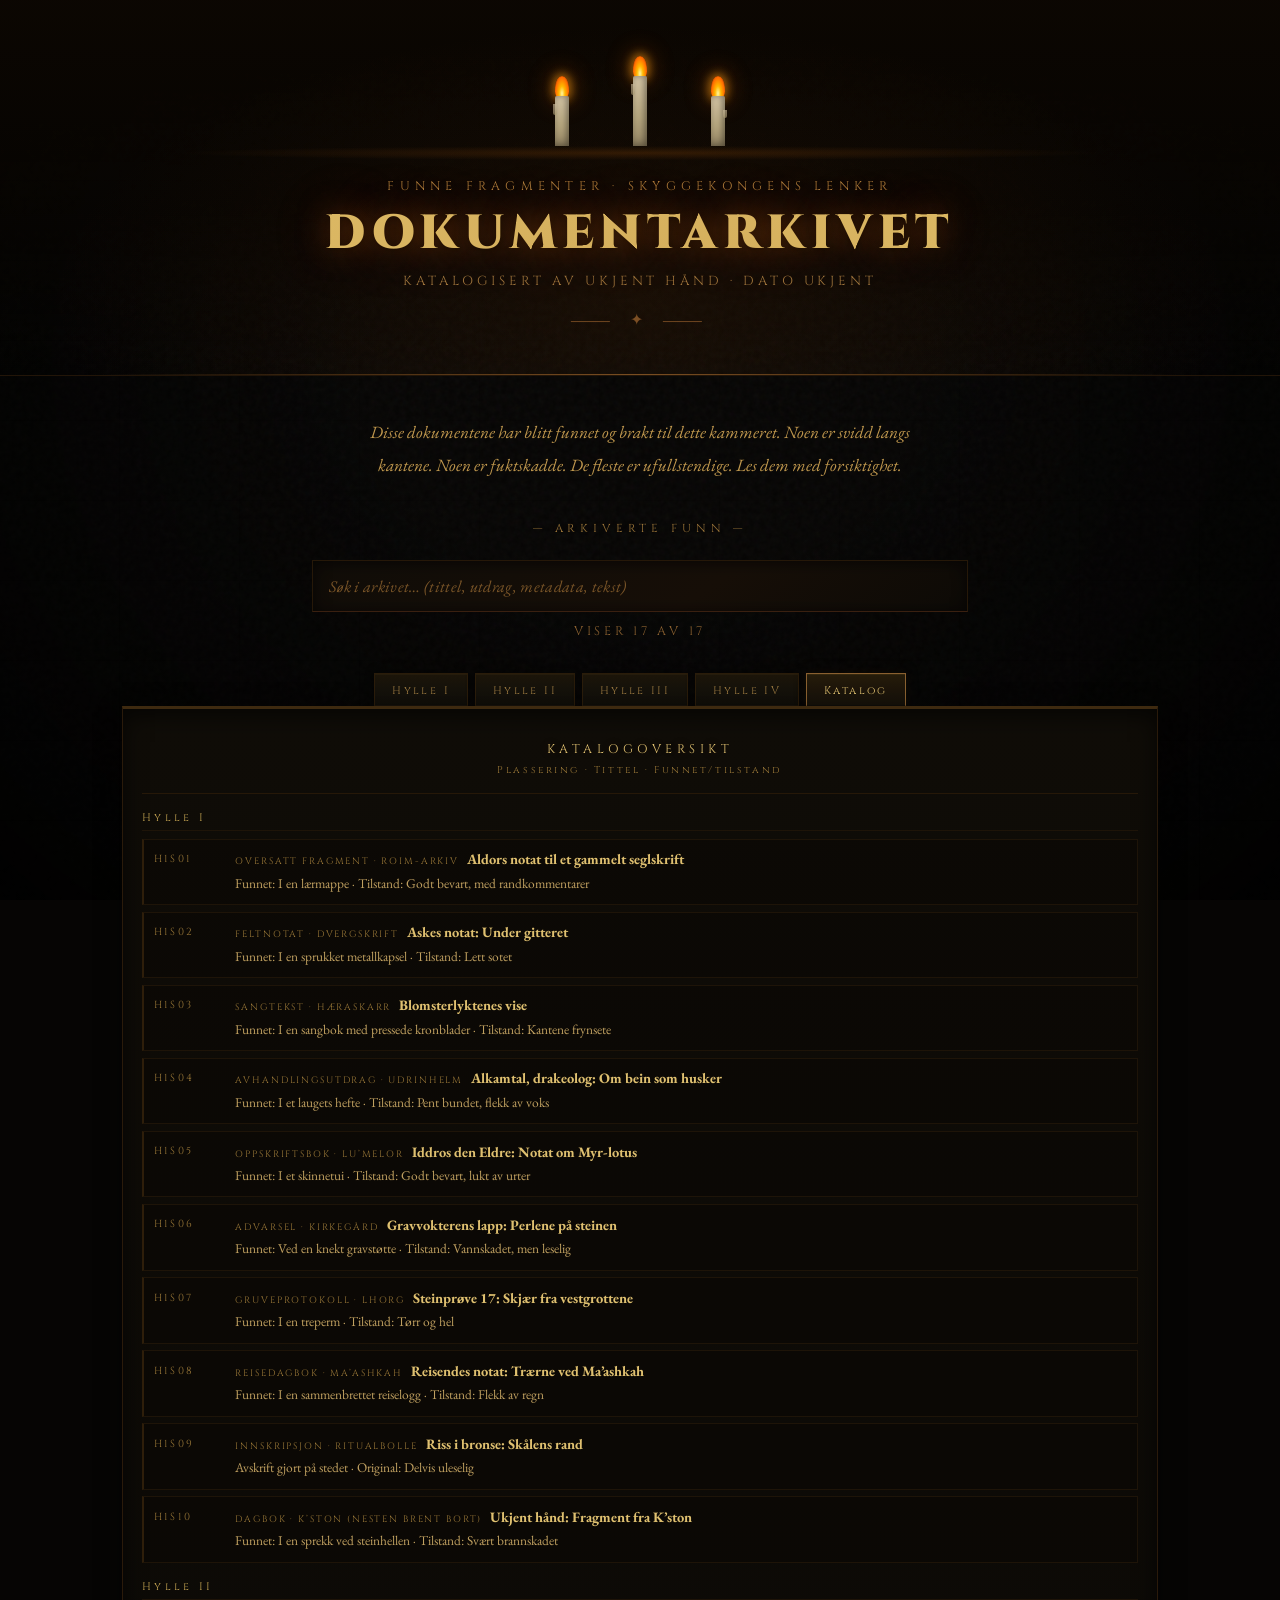
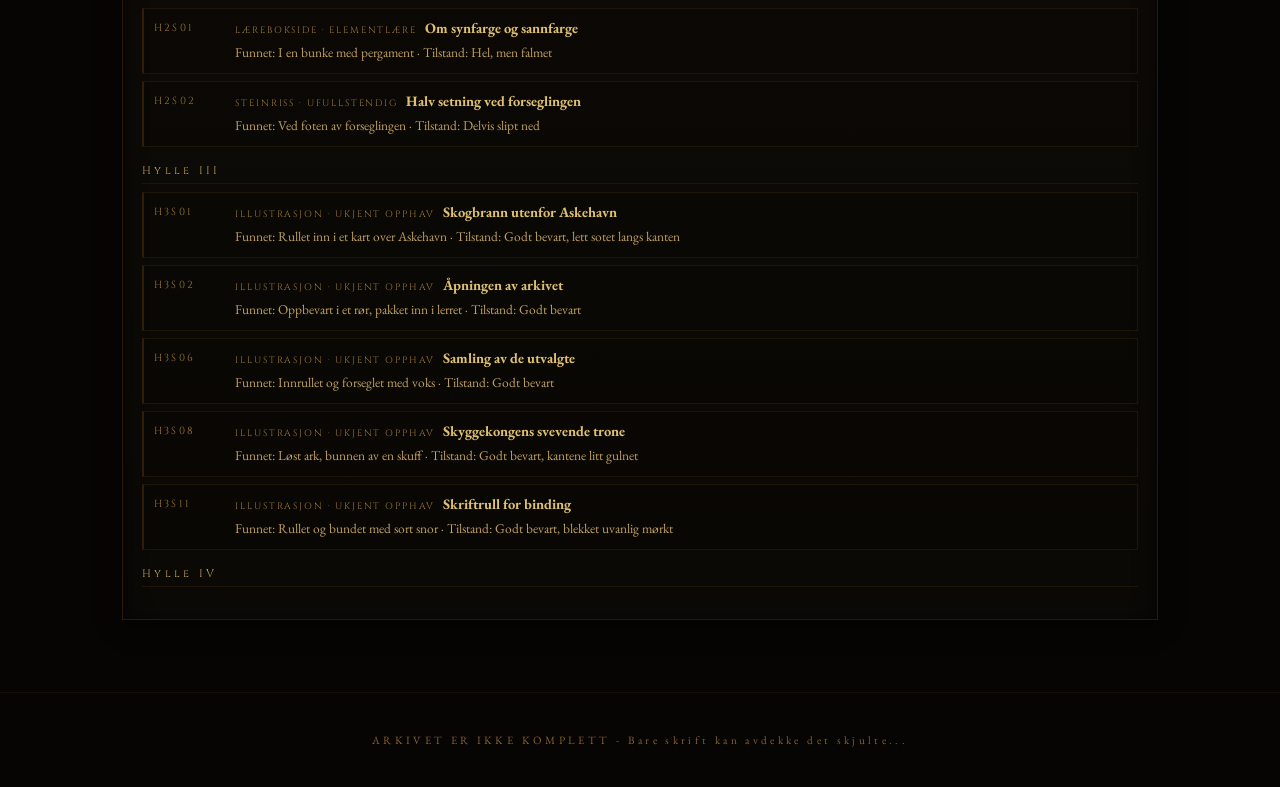
==== commit 646abe6b: "Refaktorer: flytt inline CSS til arkiv.css og link fra index.html All CSS som lå i <style>-blokken i" ====
--- a/index.html
+++ b/index.html
@@ -3,975 +3,11 @@
 <head>
     <meta charset="UTF-8">
     <meta name="viewport" content="width=device-width, initial-scale=1.0">
-    <title>Dokumentarkivet – Skyggekongens Kammer</title>
+    <title>Dokumentarkivet – Skyggekongens lenker</title>
     <link rel="preconnect" href="https://fonts.googleapis.com">
     <link rel="preconnect" href="https://fonts.gstatic.com" crossorigin>
     <link href="https://fonts.googleapis.com/css2?family=Cinzel:wght@400;600;900&family=EB+Garamond:ital,wght@0,400;0,500;1,400;1,500&display=swap" rel="stylesheet">
-    <link rel="stylesheet" href="/arkiv.css">
-    <!--<style>
-        /* ═══════════════════════════════════════════════════════
-           DOKUMENTARKIVET – Skyggekongens Kammer
-           Forlatt kjeller-arkiv · bare stearinlysene lyser
-           ═══════════════════════════════════════════════════════ */
-
-        * { margin: 0; padding: 0; box-sizing: border-box; }
-
-        /* ── Tilpasset scrollbar ── */
-        ::-webkit-scrollbar { width: 7px; }
-        ::-webkit-scrollbar-track { background: #050402; }
-        ::-webkit-scrollbar-thumb { background: #2a1a08; border-radius: 1px; }
-        ::-webkit-scrollbar-thumb:hover { background: #4a3018; }
-
-        /* ── Tekstmarkering ── */
-        ::selection { background: rgba(150, 90, 15, 0.32); color: #e8c87a; }
-
-        body {
-            background-color: #060504;
-            color: #c8a96e;
-            font-family: 'EB Garamond', Georgia, 'Times New Roman', serif;
-            min-height: 100vh;
-            overflow-x: hidden;
-            font-size: 16px;
-        }
-
-        /* Vignett + kornstøy kombinert */
-        body::before {
-            content: '';
-            position: fixed;
-            top: 0; left: 0; right: 0; bottom: 0;
-            background:
-                radial-gradient(ellipse at 50% 40%, transparent 20%, rgba(0,0,0,0.88) 100%),
-                url("data:image/svg+xml,%3Csvg viewBox='0 0 200 200' xmlns='http://www.w3.org/2000/svg'%3E%3Cfilter id='n'%3E%3CfeTurbulence type='fractalNoise' baseFrequency='0.75' numOctaves='4' stitchTiles='stitch'/%3E%3C/filter%3E%3Crect width='100%25' height='100%25' filter='url(%23n)' opacity='0.038'/%3E%3C/svg%3E");
-            pointer-events: none;
-            z-index: 0;
-        }
-
-        /* Steinblokk-mønster på veggen (svært subtilt) */
-        body::after {
-            content: '';
-            position: fixed;
-            top: 0; left: 0; right: 0; bottom: 0;
-            background-image:
-                repeating-linear-gradient(0deg,   transparent, transparent 79px,  rgba(0,0,0,0.08) 80px),
-                repeating-linear-gradient(90deg,  transparent, transparent 119px, rgba(0,0,0,0.05) 120px);
-            pointer-events: none;
-            z-index: 0;
-        }
-
-        /* ═══════════════ HEADER ═══════════════ */
-        header {
-            text-align: center;
-            padding: 3.5rem 2rem 2.8rem;
-            border-bottom: 1px solid #221508;
-            position: relative;
-            z-index: 1;
-            /* Steinvegg-effekt i bakgrunnen */
-            background: linear-gradient(180deg,
-                rgba(12, 7, 2, 0.95) 0%,
-                rgba(8, 5, 2, 0.7)   55%,
-                transparent          100%
-            );
-        }
-
-        /* Varm stearinlys-glød mot taket */
-        header::before {
-            content: '';
-            position: absolute;
-            top: 0; left: 0; right: 0; bottom: 0;
-            background: radial-gradient(ellipse at 50% 80%, rgba(130, 65, 8, 0.14) 0%, transparent 65%);
-            pointer-events: none;
-        }
-
-        /* Dekorativ skillelinje */
-        header::after {
-            content: '';
-            position: absolute;
-            bottom: 0; left: 8%; right: 8%;
-            height: 1px;
-            background: linear-gradient(90deg,
-                transparent, #4a2e12 25%, #7a4e22 50%, #4a2e12 75%, transparent
-            );
-        }
-
-        /* ── Stearinlys ── */
-        .candles {
-            display: flex;
-            justify-content: center;
-            align-items: flex-end;
-            gap: 4rem;
-            margin-bottom: 2rem;
-            position: relative;
-        }
-
-        /* Varmt lys-basseng under lysene på "bordflaten" */
-        .candles::after {
-            content: '';
-            position: absolute;
-            bottom: -14px;
-            left: 50%;
-            transform: translateX(-50%);
-            width: 75%;
-            height: 14px;
-            background: radial-gradient(ellipse at center, rgba(190, 95, 10, 0.2) 0%, transparent 72%);
-            pointer-events: none;
-        }
-
-        .candle { display: flex; flex-direction: column; align-items: center; }
-
-        .flame {
-            width: 14px;
-            height: 22px;
-            background: radial-gradient(ellipse at 50% 80%, #fff7a0 0%, #ffb700 30%, #ff6a00 65%, transparent 100%);
-            border-radius: 50% 50% 30% 30%;
-            animation: flicker 2s ease-in-out infinite alternate;
-            filter: blur(0.5px);
-            box-shadow:
-                0 0 8px  3px rgba(255, 160, 20, 0.5),
-                0 0 22px 7px rgba(220, 100, 10, 0.22);
-        }
-
-        .candle:nth-child(2) .flame { animation-delay: 0.4s; animation-duration: 1.8s; }
-        .candle:nth-child(3) .flame { animation-delay: 0.8s; animation-duration: 2.3s; }
-
-        @keyframes flicker {
-            0%   { transform: scaleY(1)    scaleX(1)    rotate(-1deg);  opacity: 0.9;  }
-            20%  { transform: scaleY(1.08) scaleX(0.93) rotate(1deg);   opacity: 1;    }
-            40%  { transform: scaleY(0.95) scaleX(1.04) rotate(-0.5deg);opacity: 0.88; }
-            60%  { transform: scaleY(1.05) scaleX(0.97) rotate(1.5deg); opacity: 0.95; }
-            80%  { transform: scaleY(0.98) scaleX(1.02) rotate(-1deg);  opacity: 0.92; }
-            100% { transform: scaleY(1.12) scaleX(0.91) rotate(0.5deg); opacity: 1;    }
-        }
-
-        .candle-body {
-            width: 14px;
-            height: 50px;
-            background: linear-gradient(180deg, #d8c8a8 0%, #b8a880 60%, #9a8a68 100%);
-            border-radius: 2px 2px 0 0;
-            margin-top: -2px;
-            box-shadow: inset -3px 0 6px rgba(0,0,0,0.3), inset 0 -4px 8px rgba(0,0,0,0.2);
-            position: relative;
-        }
-
-        /* Voksdråpe */
-        .candle-body::before {
-            content: '';
-            position: absolute;
-            top: 8px; left: -2px;
-            width: 4px; height: 11px;
-            background: linear-gradient(180deg, #c8b898 0%, #a89870 100%);
-            border-radius: 0 0 3px 3px;
-            opacity: 0.65;
-        }
-
-        .candle:nth-child(2) .candle-body { height: 70px; }
-        .candle:nth-child(3) .candle-body::before { top: 14px; left: 12px; height: 8px; }
-
-        .title-eyebrow {
-            font-family: 'Cinzel', 'Palatino Linotype', serif;
-            font-size: 0.78rem;
-            letter-spacing: 0.42em;
-            color: #b08040;
-            margin-bottom: 0.8rem;
-            text-shadow: 0 0 18px rgba(180, 110, 20, 0.2);
-        }
-
-        .title-main {
-            font-family: 'Cinzel', 'Palatino Linotype', serif;
-            font-size: clamp(1.8rem, 5vw, 3rem);
-            font-weight: 900;
-            color: #e0be68;
-            text-shadow:
-                0 0 30px rgba(200, 100, 20, 0.5),
-                0 0 70px rgba(200, 60, 10, 0.22),
-                0 2px 4px rgba(0, 0, 0, 0.9);
-            letter-spacing: 0.12em;
-            line-height: 1.1;
-        }
-
-        .title-sub {
-            font-family: 'Cinzel', 'Palatino Linotype', serif;
-            font-size: 0.82rem;
-            color: #a07840;
-            letter-spacing: 0.30em;
-            margin-top: 0.7rem;
-            text-shadow: 0 0 14px rgba(180, 110, 20, 0.14);
-        }
-
-        .ornament {
-            color: #7a5028;
-            letter-spacing: 0.5em;
-            font-size: 1rem;
-            margin-top: 1.2rem;
-        }
-
-        /* ═══════════════ INTRO ═══════════════ */
-        .intro {
-            max-width: 640px;
-            margin: 2.5rem auto;
-            padding: 0 2rem;
-            text-align: center;
-            font-style: italic;
-            color: #c0984e;
-            font-size: 1.08rem;
-            line-height: 1.9;
-            position: relative;
-            z-index: 1;
-        }
-
-        /* ═══════════════ ARKIV-LABEL ═══════════════ */
-        .archive-label {
-            text-align: center;
-            font-family: 'Cinzel', serif;
-            font-size: 0.72rem;
-            letter-spacing: 0.42em;
-            color: #9a7438;
-            margin: 0 auto 1.5rem;
-            position: relative;
-            z-index: 1;
-            text-shadow: 0 0 14px rgba(180, 110, 20, 0.12);
-        }
-
-        /* ═══════════════ SØK ═══════════════ */
-        .search-wrap {
-            max-width: 720px;
-            margin: 0 auto 2rem;
-            padding: 0 2rem;
-            position: relative;
-            z-index: 1;
-        }
-
-        .search-input {
-            width: 100%;
-            background: linear-gradient(145deg, #110d08 0%, #170f08 60%, #0e0b07 100%);
-            border: 1px solid #261808;
-            border-bottom-color: #3a2010;
-            color: #c8a96e;
-            padding: 0.9rem 1rem;
-            font-family: 'EB Garamond', Georgia, 'Times New Roman', serif;
-            font-size: 1.02rem;
-            letter-spacing: 0.02em;
-            outline: none;
-            box-shadow: inset 0 2px 14px rgba(0,0,0,0.55), inset 0 0 30px rgba(0,0,0,0.2);
-            transition: border-color 0.2s, box-shadow 0.2s;
-        }
-
-        .search-input:focus {
-            border-color: #4a3018;
-            box-shadow: inset 0 2px 14px rgba(0,0,0,0.55), 0 0 0 1px rgba(90, 55, 10, 0.22);
-        }
-
-        .search-input::placeholder {
-            color: #7a5528;
-            font-style: italic;
-        }
-
-        .search-hint {
-            margin-top: 0.7rem;
-            text-align: center;
-            font-size: 0.78rem;
-            color: #8a6030;
-            letter-spacing: 0.3em;
-            font-family: 'Cinzel', serif;
-        }
-
-        .search-count { color: #8a6030; }
-
-        /* ═══════════════ KORT-GRID (reserve) ═══════════════ */
-        .archive {
-            max-width: 1100px;
-            margin: 0 auto 4rem;
-            padding: 0 2rem;
-            display: grid;
-            grid-template-columns: repeat(auto-fill, minmax(290px, 1fr));
-            gap: 1.8rem;
-            position: relative;
-            z-index: 1;
-        }
-
-        .doc-card {
-            background: linear-gradient(145deg, #131009 0%, #1c1508 60%, #111009 100%);
-            border: 1px solid #2a1a0a;
-            border-top-color: #321e0c;
-            padding: 1.8rem;
-            cursor: pointer;
-            transition: border-color 0.3s ease, box-shadow 0.3s ease, transform 0.2s ease;
-            position: relative;
-            overflow: hidden;
-            box-shadow: 0 4px 16px rgba(0,0,0,0.6), inset 0 1px 0 rgba(255,200,80,0.025);
-        }
-
-        .doc-card::before, .doc-card::after {
-            content: '';
-            position: absolute;
-            width: 12px; height: 12px;
-            border-color: #3a2510;
-            border-style: solid;
-        }
-        .doc-card::before { top: 8px;    left: 8px;   border-width: 1px 0 0 1px; }
-        .doc-card::after  { bottom: 8px; right: 8px;  border-width: 0 1px 1px 0; }
-
-        .doc-card:hover {
-            border-color: #5e3e1a;
-            transform: translateY(-3px);
-            box-shadow: 0 14px 36px rgba(0,0,0,0.7), 0 0 22px rgba(120, 60, 8, 0.1);
-        }
-
-        .doc-icon {
-            font-size: 1.6rem;
-            margin-bottom: 0.9rem;
-            display: block;
-            filter: grayscale(0.25) sepia(0.2);
-        }
-
-        .doc-title {
-            font-family: 'Cinzel', 'Palatino Linotype', serif;
-            font-size: 0.88rem;
-            color: #c8a060;
-            margin-bottom: 0.7rem;
-            letter-spacing: 0.04em;
-            line-height: 1.4;
-        }
-
-        .doc-preview {
-            font-size: 0.9rem;
-            color: #9a7a45;
-            line-height: 1.72;
-            font-style: italic;
-        }
-
-        .doc-meta {
-            margin-top: 1.2rem;
-            padding-top: 0.8rem;
-            border-top: 1px solid #1e1408;
-            font-size: 0.72rem;
-            color: #7a6035;
-            letter-spacing: 0.08em;
-        }
-
-        .doc-badge {
-            display: inline-block;
-            font-size: 0.65rem;
-            letter-spacing: 0.15em;
-            color: #624020;
-            border: 1px solid #2e1e0a;
-            padding: 0.15rem 0.4rem;
-            margin-bottom: 0.5rem;
-        }
-
-        /* ═══════════════ MODAL ═══════════════ */
-        .modal-overlay {
-            display: none;
-            position: fixed;
-            inset: 0;
-            background: rgba(0, 0, 0, 0.92);
-            z-index: 200;
-            justify-content: center;
-            align-items: flex-start;
-            padding: 3rem 1.5rem;
-            overflow-y: auto;
-            backdrop-filter: blur(3px);
-        }
-
-        .modal-overlay.active { display: flex; }
-
-        .modal {
-            background: linear-gradient(165deg, #1e1508 0%, #160f06 40%, #0f0a04 100%);
-            border: 1px solid #5a3c18;
-            border-top-color: #7a5428;
-            max-width: 700px;
-            width: 100%;
-            margin: auto;
-            padding: 3.5rem 3.5rem 3rem;
-            position: relative;
-            box-shadow:
-                0 0 100px rgba(0, 0, 0, 0.96),
-                inset 0 0 60px rgba(0, 0, 0, 0.5),
-                0 0 40px rgba(80, 40, 5, 0.14);
-            animation: modalIn 0.25s ease;
-        }
-
-        @keyframes modalIn {
-            from { opacity: 0; transform: translateY(14px); }
-            to   { opacity: 1; transform: translateY(0); }
-        }
-
-        /* Dobbel innramming */
-        .modal::before {
-            content: '';
-            position: absolute;
-            inset: 10px;
-            border: 1px solid #2a1c0a;
-            pointer-events: none;
-        }
-
-        /* Varm lysglød øverst i modalen */
-        .modal::after {
-            content: '';
-            position: absolute;
-            top: 0; left: 0; right: 0;
-            height: 55%;
-            background: radial-gradient(ellipse at 50% 0%, rgba(110, 55, 6, 0.12) 0%, transparent 70%);
-            pointer-events: none;
-        }
-
-        .modal-close {
-            position: absolute;
-            top: 1.2rem; right: 1.5rem;
-            background: none;
-            border: none;
-            color: #7a5530;
-            font-size: 1.2rem;
-            cursor: pointer;
-            font-family: 'Cinzel', serif;
-            transition: color 0.2s;
-            line-height: 1;
-            z-index: 1;
-        }
-
-        .modal-close:hover { color: #c8a060; }
-
-        .modal-doc-badge {
-            display: block;
-            text-align: center;
-            font-size: 0.65rem;
-            letter-spacing: 0.4em;
-            color: #8a6030;
-            margin-bottom: 1rem;
-            position: relative;
-            z-index: 1;
-        }
-
-        .modal-title {
-            font-family: 'Cinzel', 'Palatino Linotype', serif;
-            font-size: 1.2rem;
-            color: #e0be68;
-            text-align: center;
-            margin-bottom: 0.3rem;
-            letter-spacing: 0.08em;
-            line-height: 1.3;
-            text-shadow: 0 0 30px rgba(180, 100, 10, 0.32);
-            position: relative;
-            z-index: 1;
-        }
-
-        .modal-divider {
-            text-align: center;
-            color: #7a5530;
-            margin: 1rem 0 1.8rem;
-            letter-spacing: 0.6em;
-            font-size: 0.75rem;
-            position: relative;
-            z-index: 1;
-        }
-
-        .modal-content {
-            font-size: 1.05rem;
-            line-height: 1.95;
-            color: #c8a870;
-            position: relative;
-            z-index: 1;
-        }
-
-        .modal-content p              { margin-bottom: 1.1rem; }
-        .modal-content p:last-child   { margin-bottom: 0; }
-        .modal-content em             { color: #d4aa50; font-style: italic; }
-        .modal-content .highlight     { color: #d8b050; font-style: italic; }
-        .modal-content .scratched     { text-decoration: line-through; opacity: 0.45; }
-
-        .modal-content .marginnote {
-            font-size: 0.9rem;
-            color: #9a7840;
-            font-style: italic;
-            border-left: 2px solid #2e1e0a;
-            padding: 0.6rem 0 0.6rem 1.2rem;
-            margin: 1.3rem 0;
-            line-height: 1.75;
-        }
-
-        .modal-content .inscription {
-            text-align: center;
-            font-style: italic;
-            margin: 1.5rem 0;
-            color: #c8984a;
-            line-height: 2.2;
-            letter-spacing: 0.04em;
-            font-size: 1.05rem;
-            text-shadow: 0 0 22px rgba(180, 100, 20, 0.16);
-        }
-
-        .modal-content .centered { text-align: center; }
-
-        /* ═══════════════ FOOTER ═══════════════ */
-        footer {
-            text-align: center;
-            padding: 2.5rem 2rem;
-            color: #8a6030;
-            font-size: 0.7rem;
-            letter-spacing: 0.3em;
-            border-top: 1px solid #140e05;
-            position: relative;
-            z-index: 1;
-        }
-
-        /* ═══════════════ RESPONSIV ═══════════════ */
-        @media (max-width: 600px) {
-            .modal  { padding: 2.5rem 1.8rem 2rem; }
-            .candles { gap: 2.5rem; }
-        }
-
-        /* ═══════════════════════════════════
-           HYLLER / SKUFFER
-           ═══════════════════════════════════ */
-        .shelf-nav {
-            max-width: 980px;
-            margin: 0.5rem auto 0;
-            padding: 0 2rem;
-            display: flex;
-            gap: 0.45rem;
-            justify-content: center;
-            flex-wrap: wrap;
-            position: relative;
-            z-index: 1;
-        }
-
-        /* Fane-knapper – slitte tremerker */
-        .shelf-tab {
-            appearance: none;
-            background: linear-gradient(180deg, #1c1509 0%, #14110a 50%, #0f0d08 100%);
-            border: 1px solid #2a1c0a;
-            border-bottom: 2px solid #18120a;
-            color: #9a7840;
-            font-family: 'Cinzel', serif;
-            font-size: 0.68rem;
-            letter-spacing: 0.22em;
-            padding: 0.55rem 1.05rem 0.45rem;
-            cursor: pointer;
-            position: relative;
-            bottom: -1px;
-            transition: color 0.15s, border-color 0.15s, background 0.15s;
-            box-shadow: 0 -2px 8px rgba(0,0,0,0.45), inset 0 1px 0 rgba(255,190,70,0.04);
-        }
-
-        .shelf-tab:hover {
-            color: #c8a060;
-            border-color: #4a3018;
-            background: linear-gradient(180deg, #221a0a 0%, #1a1408 50%, #141009 100%);
-        }
-
-        .shelf-tab.active {
-            color: #dfc070;
-            border-color: #8a6030;
-            border-bottom-color: #0f0d08;
-            background: linear-gradient(180deg, #261c0a 0%, #1c1409 50%, #151109 100%);
-            box-shadow:
-                0 -2px 12px rgba(0,0,0,0.4),
-                0 0 10px rgba(140, 90, 10, 0.12),
-                inset 0 1px 0 rgba(255,190,70,0.07);
-        }
-
-        /* Panel-beholder */
-        .shelf-panels {
-            max-width: 1100px;
-            margin: 0 auto 2.5rem;
-            padding: 0 2rem 2rem;
-            position: relative;
-            z-index: 1;
-        }
-
-        .shelf-panel        { display: none; }
-        .shelf-panel.active { display: block; }
-
-        /* ── Skuff-grid: innrammet som en trebenk ── */
-        .drawer-grid {
-            display: grid;
-            grid-template-columns: repeat(6, 1fr);
-            gap: 0.65rem;
-            padding: 1.1rem;
-            background: linear-gradient(180deg, #0f0c07 0%, #0b0906 100%);
-            border: 1px solid #2a1e0a;
-            border-top: 3px solid #3e2a10;
-            box-shadow:
-                inset 0 6px 22px rgba(0,0,0,0.65),
-                inset 0 -2px 8px rgba(0,0,0,0.4),
-                0 6px 20px rgba(0,0,0,0.5);
-        }
-
-        /* ── Enkelt skuff-element ── */
-        .drawer {
-            position: relative;
-            border: 1px solid #221608;
-            border-top: 1px solid #3a2610;
-            border-bottom: 2px solid #170f06;
-            /* Tre-korn-gradient */
-            background: linear-gradient(180deg,
-                #1c160d 0%,
-                #17120a 14%,
-                #1f180e 28%,
-                #15110b 42%,
-                #1c160d 57%,
-                #17120a 71%,
-                #1f170d 85%,
-                #14100a 100%
-            );
-            padding: 0.75rem 0.65rem 1.7rem;
-            min-height: 86px;
-            box-shadow:
-                inset 0 2px 7px rgba(0,0,0,0.55),
-                inset 0 -1px 3px rgba(0,0,0,0.3),
-                0 1px 3px rgba(0,0,0,0.45);
-            transition: border-color 0.18s, box-shadow 0.18s, transform 0.12s;
-        }
-
-        /* Topp-kant-refleks (lys treffer øverste kant) */
-        .drawer::before {
-            content: '';
-            position: absolute;
-            top: 0; left: 0; right: 0;
-            height: 1px;
-            background: linear-gradient(90deg,
-                transparent,
-                rgba(255, 180, 60, 0.07) 30%,
-                rgba(255, 180, 60, 0.11) 50%,
-                rgba(255, 180, 60, 0.07) 70%,
-                transparent
-            );
-        }
-
-        /* Skuffdrag (messing-look) */
-        .drawer::after {
-            content: '';
-            position: absolute;
-            bottom: 7px;
-            left: 50%;
-            transform: translateX(-50%);
-            width: 30%;
-            height: 6px;
-            background: linear-gradient(180deg, #3e2c14 0%, #2c1e0c 50%, #1e1408 100%);
-            border: 1px solid #4e3c1c;
-            border-radius: 2px;
-            box-shadow:
-                0 1px 4px rgba(0,0,0,0.6),
-                inset 0 1px 0 rgba(255,200,80,0.07);
-        }
-
-        /* Tom skuff – nedtonet */
-        .drawer.empty { opacity: 0.45; }
-
-        /* Fylt skuff */
-        .drawer.occupied {
-            cursor: pointer;
-            border-color: #3a240e;
-            border-top-color: #523418;
-            background: linear-gradient(180deg,
-                #211a0e 0%,
-                #1c160c 14%,
-                #261e12 28%,
-                #1a150c 42%,
-                #211a0e 57%,
-                #1c160c 71%,
-                #241c10 85%,
-                #18140b 100%
-            );
-        }
-
-        .drawer.occupied::after {
-            background: linear-gradient(180deg, #604520 0%, #4e3418 50%, #3c2410 100%);
-            border-color: #705030;
-            box-shadow: 0 1px 4px rgba(0,0,0,0.6), inset 0 1px 0 rgba(255,200,80,0.12);
-        }
-
-        .drawer.occupied:hover {
-            border-color: #906040;
-            border-top-color: #b07848;
-            transform: translateY(-2px);
-            box-shadow:
-                inset 0 2px 7px rgba(0,0,0,0.45),
-                0 7px 20px rgba(0,0,0,0.72),
-                0 0 14px rgba(130, 75, 10, 0.1);
-        }
-
-        .drawer.occupied:hover::after {
-            background: linear-gradient(180deg, #806040 0%, #6a4828 50%, #5a3820 100%);
-            border-color: #907050;
-        }
-
-        /* Flash-animasjon (søke-treff) */
-        .drawer.flash {
-            animation: flash 1.2s ease-in-out 1;
-            border-color: #d4a040 !important;
-            border-top-color: #e8c060 !important;
-            box-shadow:
-                0 0 0 1px rgba(220, 170, 60, 0.32),
-                0 0 26px rgba(220, 160, 40, 0.22),
-                inset 0 2px 7px rgba(0,0,0,0.45) !important;
-        }
-
-        @keyframes flash {
-            0%   { transform: scale(1); }
-            40%  { transform: scale(1.025); }
-            100% { transform: scale(1); }
-        }
-
-        /* Skuffnummer */
-        .drawer-number {
-            position: absolute;
-            top: 0.38rem;
-            right: 0.5rem;
-            font-family: 'Cinzel', serif;
-            font-size: 0.65rem;
-            letter-spacing: 0.18em;
-            color: #6a4e24;
-            font-weight: 600;
-        }
-
-        .drawer.occupied .drawer-number { color: #7a5a28; }
-
-        .drawer-icon {
-            display: inline-block;
-            font-size: 1.15rem;
-            margin-bottom: 0.38rem;
-            filter: sepia(0.3) saturate(0.75);
-            opacity: 0.88;
-        }
-
-        /* Dokumenttittel i skuffen */
-        .drawer-label {
-            display: block;
-            font-weight: 700;
-            font-size: 0.95rem;
-            line-height: 1.2;
-            color: #ddbf70;
-            margin-bottom: 0.35rem;
-        }
-
-        /* Plasseringskode (H1S03 o.l.) */
-        .drawer-loc {
-            display: block;
-            font-family: 'Cinzel', serif;
-            font-size: 0.63rem;
-            letter-spacing: 0.22em;
-            color: #9a7838;
-            opacity: 0.88;
-        }
-
-        /* ═══════════════════════════════════
-           KATALOG-PANEL
-           ═══════════════════════════════════ */
-        .catalog-wrap {
-            border: 1px solid #2a1a0a;
-            border-top: 3px solid #3e2a10;
-            background: linear-gradient(180deg, #0f0c07 0%, #0b0906 100%);
-            box-shadow:
-                inset 0 6px 22px rgba(0,0,0,0.65),
-                0 6px 20px rgba(0,0,0,0.5);
-            padding: 1.2rem 1.2rem 1.5rem;
-        }
-
-        .catalog-head {
-            text-align: center;
-            padding: 0.75rem 0.5rem 1rem;
-            border-bottom: 1px solid #261808;
-            margin-bottom: 1rem;
-        }
-
-        .catalog-title {
-            font-family: 'Cinzel', serif;
-            letter-spacing: 0.36em;
-            font-size: 0.78rem;
-            color: #dfc070;
-            margin-bottom: 0.35rem;
-            text-shadow: 0 0 22px rgba(200, 140, 20, 0.22);
-        }
-
-        .catalog-sub {
-            font-family: 'Cinzel', serif;
-            letter-spacing: 0.26em;
-            font-size: 0.62rem;
-            color: #9a7838;
-        }
-
-        .catalog-shelf-title {
-            font-family: 'Cinzel', serif;
-            letter-spacing: 0.30em;
-            font-size: 0.68rem;
-            color: #c0a050;
-            margin: 1rem 0 0.5rem;
-            padding-bottom: 0.3rem;
-            border-bottom: 1px solid #1e1408;
-        }
-
-        /* Katalogoppføring med venstre-strek-aksent */
-        .catalog-row {
-            display: flex;
-            gap: 0.85rem;
-            padding: 0.65rem 0.6rem;
-            border: 1px solid #1e1408;
-            border-left: 2px solid #2e1e0a;
-            background: rgba(8, 6, 4, 0.42);
-            cursor: pointer;
-            margin-bottom: 0.42rem;
-            transition: border-color 0.15s, background 0.15s;
-        }
-
-        .catalog-row:hover {
-            border-color: #6a4820;
-            border-left-color: #a06a30;
-            background: rgba(14, 10, 5, 0.62);
-        }
-
-        .catalog-loc {
-            flex: 0 0 auto;
-            font-family: 'Cinzel', serif;
-            font-size: 0.64rem;
-            letter-spacing: 0.22em;
-            color: #9a7838;
-            padding-top: 0.12rem;
-            min-width: 68px;
-        }
-
-        .catalog-main  { flex: 1 1 auto; min-width: 0; }
-
-        .catalog-docline {
-            display: flex;
-            flex-wrap: wrap;
-            gap: 0.5rem;
-            align-items: baseline;
-        }
-
-        .catalog-badge {
-            font-family: 'Cinzel', serif;
-            font-size: 0.58rem;
-            letter-spacing: 0.2em;
-            color: #9a7838;
-        }
-
-        .catalog-doctitle {
-            font-weight: 700;
-            color: #dfc070;
-            font-size: 0.9rem;
-            line-height: 1.3;
-        }
-
-        .catalog-meta {
-            margin-top: 0.25rem;
-            font-size: 0.84rem;
-            color: #c0a060;
-            line-height: 1.55;
-        }
-
-        .catalog-empty {
-            font-size: 0.84rem;
-            color: #9a7438;
-            font-style: italic;
-            padding: 0.4rem 0.2rem 0.6rem;
-        }
-
-        /* ═══════════════ RESPONSIV ═══════════════ */
-        @media (max-width: 900px) {
-            .drawer-grid { grid-template-columns: repeat(4, 1fr); }
-        }
-        @media (max-width: 560px) {
-            .drawer-grid { grid-template-columns: repeat(2, 1fr); }
-        }
-
-        /* ═══════════════ OPPLÅSNINGS-POPUP ═══════════════ */
-        .unlock-overlay {
-            display: none;
-            position: fixed;
-            inset: 0;
-            background: rgba(0, 0, 0, 0.9);
-            z-index: 300;
-            justify-content: center;
-            align-items: center;
-            backdrop-filter: blur(4px);
-        }
-
-        .unlock-overlay.active { display: flex; }
-
-        .unlock-popup {
-            background: linear-gradient(165deg, #1e1508 0%, #160f06 40%, #0f0a04 100%);
-            border: 1px solid #7a5428;
-            border-top-color: #a07840;
-            max-width: 460px;
-            width: 90%;
-            padding: 3rem 2.5rem;
-            text-align: center;
-            position: relative;
-            box-shadow:
-                0 0 100px rgba(0, 0, 0, 0.98),
-                0 0 50px rgba(80, 40, 5, 0.22),
-                inset 0 0 50px rgba(0, 0, 0, 0.4);
-            animation: modalIn 0.35s ease;
-        }
-
-        .unlock-popup::before {
-            content: '';
-            position: absolute;
-            inset: 10px;
-            border: 1px solid #2a1c0a;
-            pointer-events: none;
-        }
-
-        /* Varm glød øverst */
-        .unlock-popup::after {
-            content: '';
-            position: absolute;
-            top: 0; left: 0; right: 0;
-            height: 50%;
-            background: radial-gradient(ellipse at 50% 0%, rgba(120, 60, 6, 0.14) 0%, transparent 70%);
-            pointer-events: none;
-        }
-
-        .unlock-ornament {
-            color: #7a5028;
-            letter-spacing: 0.5em;
-            margin: 0.8rem 0;
-            position: relative;
-            z-index: 1;
-        }
-
-        .unlock-title {
-            font-family: 'Cinzel', serif;
-            font-size: 1.1rem;
-            color: #e0be68;
-            letter-spacing: 0.08em;
-            line-height: 1.35;
-            margin-bottom: 1rem;
-            text-shadow: 0 0 30px rgba(180, 100, 10, 0.45);
-            position: relative;
-            z-index: 1;
-        }
-
-        .unlock-msg {
-            font-size: 1rem;
-            color: #c8a870;
-            line-height: 1.88;
-            margin-bottom: 0.5rem;
-            position: relative;
-            z-index: 1;
-        }
-
-        .unlock-close {
-            margin-top: 1.5rem;
-            background: linear-gradient(180deg, #221a0a 0%, #161008 100%);
-            border: 1px solid #5a3c18;
-            color: #c8a060;
-            font-family: 'Cinzel', serif;
-            font-size: 0.68rem;
-            letter-spacing: 0.22em;
-            padding: 0.55rem 1.5rem;
-            cursor: pointer;
-            transition: border-color 0.2s, color 0.2s;
-            position: relative;
-            z-index: 1;
-        }
-
-        .unlock-close:hover {
-            border-color: #9a6030;
-            color: #e0be68;
-        }
-
-    </style>!-->
+    <link rel="stylesheet" href="arkiv.css">
 </head>
 <body>
 
@@ -991,7 +27,7 @@
         </div>
     </div>
 
-    <p class="title-eyebrow">FUNNE FRAGMENTER · SKYGGEKONGENS KAMMER</p>
+    <p class="title-eyebrow">FUNNE FRAGMENTER · SKYGGEKONGENS LENKER</p>
     <h1 class="title-main">DOKUMENTARKIVET</h1>
     <p class="title-sub">KATALOGISERT AV UKJENT HÅND · DATO UKJENT</p>
     <p class="ornament">⸻ ✦ ⸻</p>
@@ -1041,7 +77,7 @@
 </div>
 
 <footer>
-    ARKIVET ER IKKE KOMPLETT
+    ARKIVET ER IKKE KOMPLETT - Bare skrift kan avdekke det skjulte...
 </footer>
 
 <script>
@@ -1090,14 +126,14 @@
                 <p><em>— Utdrag fra en kjent festivalvise —</em></p>
                 <p>“Knyt blomster om stangen, la gatene bli klare,<br>
                 strø <em>salt</em> i lykten – og se den lyse mer, og vare.”</p>
-                <p>“Der flammen ellers flakker, blir den <em>gull</em> og sterk;<br>
+                <p>“Der flammen ellers flakker, blir den <em>gul</em> og sterk;<br>
                 Hæraskarr ler i kveldens skinn, til daggry gjør alt mørkt.”</p>
             `
         },
         {
             id: 'alkamtal_drakeolog',
             icon: '🐉',
-            badge: 'AVHANDLINGSUTDRAG · UD RINHELM',
+            badge: 'AVHANDLINGSUTDRAG · UDRINHELM',
             title: 'Alkamtal, drakeolog: Om bein som husker',
             preview: 'En lærd stemme, skrevet med sikkerhet og litt for mye stolthet...',
             meta: 'Funnet: I et laugets hefte · Tilstand: Pent bundet, flekk av voks',
@@ -1155,7 +191,7 @@
             meta: 'Funnet: I en sammenbrettet reiselogg · Tilstand: Flekk av regn',
             content: `
                 <p>Trærne ved Ma’ashkah brenner ikke som andre trær. Selv når de dør, virker det som de vokter på noe.</p>
-                <p>Asken er gråsvart og lett som pust, men i flammen gløder den som <em>ametyst i purpurens lys</em> — en tone som ikke hører hjemme i ved og jord.</p>
+                <p>Asken er gråsvart og lett som pust, men i flammen gløder den som <em>ametyst i purpurens lys</em> — en dyp fløyelstone som ikke hører hjemme i ved og jord.</p>
                 <p>De lokale sier at det er et varsel, ikke et tegn for handel. Jeg tror dem.</p>
             
 `
@@ -1181,7 +217,7 @@
             badge: 'DAGBOK · K’STON (NESTEN BRENT BORT)',
             title: 'Ukjent hånd: Fragment fra K’ston',
             preview: 'Bare korte ord står igjen mellom sot og hull. Resten er borte...',
-            meta: 'Funnet: I en sprekk bak steinhellen · Tilstand: Svært brannskadet',
+            meta: 'Funnet: I en sprekk ved steinhellen · Tilstand: Svært brannskadet',
             content: `
                 <p>[Mesteparten er uleselig. Ord som kan tydes er markert under:]</p>
                 <p>… <em>gitter</em> … <em>trone</em> … “ikke se ned” …</p>
@@ -1226,13 +262,13 @@
             preview: 'Et bilde av flammer som spiser seg innover mot byen. Himmelen er oransje. Ingen mennesker er avbildet...',
             meta: 'Funnet: Rullet inn i et kart over Askehavn · Tilstand: Godt bevart, lett sotet langs kanten',
             content: `
-                <p><em>Ingen dato. Ingen merknad. Bare ilden og skogen.</em></p>
+                <p><em>Ingen dato. Kort merknad. Gravplassen, ilden og skogen.</em></p>
                 <div style="text-align:center; margin: 1.5em 0;">
                     <img src="Skogbrann_utenfor_Askehavn.png"
                          alt="Skogbrann utenfor Askehavn"
                          style="max-width:100%; max-height:70vh; border: 1px solid #3a2810; box-shadow: 0 0 24px rgba(0,0,0,0.8);" />
                 </div>
-                <p>Om dette er en advarsel, et minne, eller noe annet – arkivaren har ikke skrevet et ord.</p>
+                <p>Arkivaren skriver: Funnet i Roims ruiner.</p>
             `
         }
 
@@ -1261,16 +297,16 @@
             icon: '🖼️',
             badge: 'ILLUSTRASJON · UKJENT OPPHAV',
             title: 'Samling av de utvalgte',
-            preview: 'Et bilde uten forklaring. De som er avbildet ser rett inn i betrakteren – som om de visste at noen en dag ville åpne denne skuffen...',
+            preview: 'Et bilde med litt forklaring.',
             meta: 'Funnet: Innrullet og forseglet med voks · Tilstand: Godt bevart',
             content: `
-                <p><em>Ingen tittel. Ingen navn. Bare ansiktene.</em></p>
+                <p><em>Enkel tittel. De utvalgtes navn. Alvorlige ansikter.</em></p>
                 <div style="text-align:center; margin: 1.5em 0;">
                     <img src="Samling_av_de_utvalgte.png"
                          alt="Samling av de utvalgte"
                          style="max-width:100%; max-height:70vh; border: 1px solid #3a2810; box-shadow: 0 0 24px rgba(0,0,0,0.8);" />
                 </div>
-                <p>Hvem de utvalgte er, og utvalgt til hva – det er uvisst. Arkivaren har ikke etterlatt seg noen merknad.</p>
+                <p>Arkivaren har ikke etterlatt seg noen merknad.</p>
             `
         }
 
--- a/arkiv.css
+++ b/arkiv.css
@@ -1,6 +1,6 @@
 /* ═══════════════════════════════════════════════════════
-   DOKUMENTARKIVET – Skyggekongens Kammer
-   arkiv.css – alle stiler
+   DOKUMENTARKIVET – Skyggekongens lenker
+   Forlatt kjeller-arkiv · bare stearinlysene lyser
    ═══════════════════════════════════════════════════════ */
 
 * { margin: 0; padding: 0; box-sizing: border-box; }
@@ -35,7 +35,7 @@
     z-index: 0;
 }
 
-/* Steinblokk-mønster på veggen */
+/* Steinblokk-mønster på veggen (svært subtilt) */
 body::after {
     content: '';
     position: fixed;
@@ -47,97 +47,6 @@
     z-index: 0;
 }
 
-/* ═══════════════════════════════════
-   INTRO-SKJERM
-   ═══════════════════════════════════ */
-.intro-overlay {
-    position: fixed;
-    inset: 0;
-    background: #020100;
-    z-index: 9999;
-    display: flex;
-    justify-content: center;
-    align-items: center;
-    flex-direction: column;
-    transition: opacity 1.2s ease;
-}
-
-.intro-overlay.fade-out {
-    opacity: 0;
-    pointer-events: none;
-}
-
-.intro-overlay.gone {
-    display: none;
-}
-
-.intro-inner {
-    text-align: center;
-    padding: 2rem;
-    animation: introFadeIn 2s ease forwards;
-    opacity: 0;
-}
-
-@keyframes introFadeIn {
-    0%   { opacity: 0; transform: translateY(18px); }
-    100% { opacity: 1; transform: translateY(0); }
-}
-
-.intro-candles-row {
-    display: flex;
-    justify-content: center;
-    gap: 3rem;
-    margin-bottom: 2.5rem;
-}
-
-.intro-title {
-    font-family: 'Cinzel', serif;
-    font-size: clamp(1.6rem, 5vw, 2.8rem);
-    font-weight: 900;
-    color: #e0be68;
-    letter-spacing: 0.14em;
-    text-shadow:
-        0 0 30px rgba(200, 100, 20, 0.5),
-        0 0 70px rgba(200, 60, 10, 0.2);
-    margin-bottom: 0.5rem;
-}
-
-.intro-subtitle {
-    font-family: 'Cinzel', serif;
-    font-size: 0.78rem;
-    color: #a87840;
-    letter-spacing: 0.36em;
-    margin-bottom: 2rem;
-}
-
-.intro-warning {
-    font-style: italic;
-    color: #b08040;
-    font-size: 1rem;
-    line-height: 1.9;
-    max-width: 360px;
-    margin: 0 auto 2.5rem;
-}
-
-.intro-enter {
-    background: linear-gradient(180deg, #221a0a 0%, #161008 100%);
-    border: 1px solid #7a5428;
-    color: #c8a060;
-    font-family: 'Cinzel', serif;
-    font-size: 0.72rem;
-    letter-spacing: 0.32em;
-    padding: 0.7rem 2.2rem;
-    cursor: pointer;
-    transition: border-color 0.25s, color 0.25s, box-shadow 0.25s;
-    position: relative;
-}
-
-.intro-enter:hover {
-    border-color: #c8a060;
-    color: #e8ca70;
-    box-shadow: 0 0 18px rgba(180, 110, 20, 0.18);
-}
-
 /* ═══════════════ HEADER ═══════════════ */
 header {
     text-align: center;
@@ -145,6 +54,7 @@
     border-bottom: 1px solid #221508;
     position: relative;
     z-index: 1;
+    /* Steinvegg-effekt i bakgrunnen */
     background: linear-gradient(180deg,
         rgba(12, 7, 2, 0.95) 0%,
         rgba(8, 5, 2, 0.7)   55%,
@@ -152,6 +62,7 @@
     );
 }
 
+/* Varm stearinlys-glød mot taket */
 header::before {
     content: '';
     position: absolute;
@@ -160,6 +71,7 @@
     pointer-events: none;
 }
 
+/* Dekorativ skillelinje */
 header::after {
     content: '';
     position: absolute;
@@ -180,6 +92,7 @@
     position: relative;
 }
 
+/* Varmt lys-basseng under lysene på "bordflaten" */
 .candles::after {
     content: '';
     position: absolute;
@@ -228,6 +141,7 @@
     position: relative;
 }
 
+/* Voksdråpe */
 .candle-body::before {
     content: '';
     position: absolute;
@@ -279,8 +193,8 @@
     margin-top: 1.2rem;
 }
 
-/* ═══════════════ INTRO-TEKST ═══════════════ */
-.page-intro {
+/* ═══════════════ INTRO ═══════════════ */
+.intro {
     max-width: 640px;
     margin: 2.5rem auto;
     padding: 0 2rem;
@@ -306,46 +220,13 @@
     text-shadow: 0 0 14px rgba(180, 110, 20, 0.12);
 }
 
-/* ═══════════════ FREMGANGSINDIKATOR ═══════════════ */
-.progress-wrap {
-    max-width: 720px;
-    margin: 0 auto 1.2rem;
-    padding: 0 2rem;
-    position: relative;
-    z-index: 1;
-}
-
-.progress-bar-track {
-    height: 2px;
-    background: #1a120a;
-    border-radius: 1px;
-    overflow: hidden;
-    margin-bottom: 0.4rem;
-}
-
-.progress-bar-fill {
-    height: 100%;
-    background: linear-gradient(90deg, #4a2e10, #c8a060);
-    border-radius: 1px;
-    transition: width 0.6s ease;
-    width: 0%;
-}
-
-.progress-text {
-    text-align: center;
-    font-family: 'Cinzel', serif;
-    font-size: 0.64rem;
-    letter-spacing: 0.28em;
-    color: #7a5828;
-}
-
-/* ═══════════════ SØK + SØKEHISTORIKK ═══════════════ */
+/* ═══════════════ SØK ═══════════════ */
 .search-wrap {
     max-width: 720px;
-    margin: 0 auto 0.6rem;
+    margin: 0 auto 2rem;
     padding: 0 2rem;
     position: relative;
-    z-index: 10;
+    z-index: 1;
 }
 
 .search-input {
@@ -374,7 +255,7 @@
 }
 
 .search-hint {
-    margin-top: 0.55rem;
+    margin-top: 0.7rem;
     text-align: center;
     font-size: 0.78rem;
     color: #8a6030;
@@ -384,89 +265,252 @@
 
 .search-count { color: #8a6030; }
 
-/* Søkehistorikk-dropdown */
-.search-history {
+/* ═══════════════ KORT-GRID (reserve) ═══════════════ */
+.archive {
+    max-width: 1100px;
+    margin: 0 auto 4rem;
+    padding: 0 2rem;
+    display: grid;
+    grid-template-columns: repeat(auto-fill, minmax(290px, 1fr));
+    gap: 1.8rem;
+    position: relative;
+    z-index: 1;
+}
+
+.doc-card {
+    background: linear-gradient(145deg, #131009 0%, #1c1508 60%, #111009 100%);
+    border: 1px solid #2a1a0a;
+    border-top-color: #321e0c;
+    padding: 1.8rem;
+    cursor: pointer;
+    transition: border-color 0.3s ease, box-shadow 0.3s ease, transform 0.2s ease;
+    position: relative;
+    overflow: hidden;
+    box-shadow: 0 4px 16px rgba(0,0,0,0.6), inset 0 1px 0 rgba(255,200,80,0.025);
+}
+
+.doc-card::before, .doc-card::after {
+    content: '';
+    position: absolute;
+    width: 12px; height: 12px;
+    border-color: #3a2510;
+    border-style: solid;
+}
+.doc-card::before { top: 8px;    left: 8px;   border-width: 1px 0 0 1px; }
+.doc-card::after  { bottom: 8px; right: 8px;  border-width: 0 1px 1px 0; }
+
+.doc-card:hover {
+    border-color: #5e3e1a;
+    transform: translateY(-3px);
+    box-shadow: 0 14px 36px rgba(0,0,0,0.7), 0 0 22px rgba(120, 60, 8, 0.1);
+}
+
+.doc-icon {
+    font-size: 1.6rem;
+    margin-bottom: 0.9rem;
+    display: block;
+    filter: grayscale(0.25) sepia(0.2);
+}
+
+.doc-title {
+    font-family: 'Cinzel', 'Palatino Linotype', serif;
+    font-size: 0.88rem;
+    color: #c8a060;
+    margin-bottom: 0.7rem;
+    letter-spacing: 0.04em;
+    line-height: 1.4;
+}
+
+.doc-preview {
+    font-size: 0.9rem;
+    color: #9a7a45;
+    line-height: 1.72;
+    font-style: italic;
+}
+
+.doc-meta {
+    margin-top: 1.2rem;
+    padding-top: 0.8rem;
+    border-top: 1px solid #1e1408;
+    font-size: 0.72rem;
+    color: #7a6035;
+    letter-spacing: 0.08em;
+}
+
+.doc-badge {
+    display: inline-block;
+    font-size: 0.65rem;
+    letter-spacing: 0.15em;
+    color: #624020;
+    border: 1px solid #2e1e0a;
+    padding: 0.15rem 0.4rem;
+    margin-bottom: 0.5rem;
+}
+
+/* ═══════════════ MODAL ═══════════════ */
+.modal-overlay {
     display: none;
-    position: absolute;
-    top: calc(100% + 2px);
-    left: 2rem;
-    right: 2rem;
-    background: linear-gradient(145deg, #110d08 0%, #0e0b07 100%);
-    border: 1px solid #3a2010;
-    border-top: none;
-    z-index: 20;
-    box-shadow: 0 8px 24px rgba(0,0,0,0.7);
-}
-
-.search-history.visible { display: block; }
-
-.search-history-label {
-    font-family: 'Cinzel', serif;
-    font-size: 0.6rem;
-    letter-spacing: 0.28em;
-    color: #7a5428;
-    padding: 0.5rem 0.8rem 0.3rem;
-    border-bottom: 1px solid #1e1208;
-}
-
-.search-history-item {
-    display: block;
+    position: fixed;
+    inset: 0;
+    background: rgba(0, 0, 0, 0.92);
+    z-index: 200;
+    justify-content: center;
+    align-items: flex-start;
+    padding: 3rem 1.5rem;
+    overflow-y: auto;
+    backdrop-filter: blur(3px);
+}
+
+.modal-overlay.active { display: flex; }
+
+.modal {
+    background: linear-gradient(165deg, #1e1508 0%, #160f06 40%, #0f0a04 100%);
+    border: 1px solid #5a3c18;
+    border-top-color: #7a5428;
+    max-width: 700px;
     width: 100%;
-    text-align: left;
+    margin: auto;
+    padding: 3.5rem 3.5rem 3rem;
+    position: relative;
+    box-shadow:
+        0 0 100px rgba(0, 0, 0, 0.96),
+        inset 0 0 60px rgba(0, 0, 0, 0.5),
+        0 0 40px rgba(80, 40, 5, 0.14);
+    animation: modalIn 0.25s ease;
+}
+
+@keyframes modalIn {
+    from { opacity: 0; transform: translateY(14px); }
+    to   { opacity: 1; transform: translateY(0); }
+}
+
+/* Dobbel innramming */
+.modal::before {
+    content: '';
+    position: absolute;
+    inset: 10px;
+    border: 1px solid #2a1c0a;
+    pointer-events: none;
+}
+
+/* Varm lysglød øverst i modalen */
+.modal::after {
+    content: '';
+    position: absolute;
+    top: 0; left: 0; right: 0;
+    height: 55%;
+    background: radial-gradient(ellipse at 50% 0%, rgba(110, 55, 6, 0.12) 0%, transparent 70%);
+    pointer-events: none;
+}
+
+.modal-close {
+    position: absolute;
+    top: 1.2rem; right: 1.5rem;
     background: none;
     border: none;
-    padding: 0.45rem 0.8rem;
+    color: #7a5530;
+    font-size: 1.2rem;
+    cursor: pointer;
+    font-family: 'Cinzel', serif;
+    transition: color 0.2s;
+    line-height: 1;
+    z-index: 1;
+}
+
+.modal-close:hover { color: #c8a060; }
+
+.modal-doc-badge {
+    display: block;
+    text-align: center;
+    font-size: 0.65rem;
+    letter-spacing: 0.4em;
+    color: #8a6030;
+    margin-bottom: 1rem;
+    position: relative;
+    z-index: 1;
+}
+
+.modal-title {
+    font-family: 'Cinzel', 'Palatino Linotype', serif;
+    font-size: 1.2rem;
+    color: #e0be68;
+    text-align: center;
+    margin-bottom: 0.3rem;
+    letter-spacing: 0.08em;
+    line-height: 1.3;
+    text-shadow: 0 0 30px rgba(180, 100, 10, 0.32);
+    position: relative;
+    z-index: 1;
+}
+
+.modal-divider {
+    text-align: center;
+    color: #7a5530;
+    margin: 1rem 0 1.8rem;
+    letter-spacing: 0.6em;
+    font-size: 0.75rem;
+    position: relative;
+    z-index: 1;
+}
+
+.modal-content {
+    font-size: 1.05rem;
+    line-height: 1.95;
+    color: #c8a870;
+    position: relative;
+    z-index: 1;
+}
+
+.modal-content p              { margin-bottom: 1.1rem; }
+.modal-content p:last-child   { margin-bottom: 0; }
+.modal-content em             { color: #d4aa50; font-style: italic; }
+.modal-content .highlight     { color: #d8b050; font-style: italic; }
+.modal-content .scratched     { text-decoration: line-through; opacity: 0.45; }
+
+.modal-content .marginnote {
+    font-size: 0.9rem;
     color: #9a7840;
-    font-family: 'EB Garamond', serif;
-    font-size: 0.92rem;
-    cursor: pointer;
-    letter-spacing: 0.02em;
-    transition: background 0.15s, color 0.15s;
-}
-
-.search-history-item:hover {
-    background: rgba(80, 50, 10, 0.15);
-    color: #c8a060;
-}
-
-/* ═══════════════ ARKIV-KONTROLLER ═══════════════ */
-.archive-controls {
-    max-width: 720px;
-    margin: 0 auto 1.8rem;
-    padding: 0 2rem;
-    display: flex;
-    gap: 0.5rem;
-    justify-content: center;
-    flex-wrap: wrap;
-    position: relative;
-    z-index: 1;
-}
-
-.ctrl-btn {
-    background: linear-gradient(180deg, #1a1408 0%, #110d07 100%);
-    border: 1px solid #2a1c0a;
-    color: #9a7838;
-    font-family: 'Cinzel', serif;
-    font-size: 0.62rem;
-    letter-spacing: 0.2em;
-    padding: 0.4rem 0.9rem;
-    cursor: pointer;
-    transition: border-color 0.2s, color 0.2s, box-shadow 0.2s;
-}
-
-.ctrl-btn:hover {
-    border-color: #6a4820;
-    color: #c8a060;
-    box-shadow: 0 0 10px rgba(150, 90, 10, 0.08);
-}
-
-.ctrl-btn.active {
-    border-color: #9a6830;
-    color: #dfc070;
-    box-shadow: 0 0 14px rgba(180, 110, 20, 0.14);
-}
-
-/* ═══════════════ HYLLE-SYSTEM ═══════════════ */
+    font-style: italic;
+    border-left: 2px solid #2e1e0a;
+    padding: 0.6rem 0 0.6rem 1.2rem;
+    margin: 1.3rem 0;
+    line-height: 1.75;
+}
+
+.modal-content .inscription {
+    text-align: center;
+    font-style: italic;
+    margin: 1.5rem 0;
+    color: #c8984a;
+    line-height: 2.2;
+    letter-spacing: 0.04em;
+    font-size: 1.05rem;
+    text-shadow: 0 0 22px rgba(180, 100, 20, 0.16);
+}
+
+.modal-content .centered { text-align: center; }
+
+/* ═══════════════ FOOTER ═══════════════ */
+footer {
+    text-align: center;
+    padding: 2.5rem 2rem;
+    color: #8a6030;
+    font-size: 0.7rem;
+    letter-spacing: 0.3em;
+    border-top: 1px solid #140e05;
+    position: relative;
+    z-index: 1;
+}
+
+/* ═══════════════ RESPONSIV ═══════════════ */
+@media (max-width: 600px) {
+    .modal  { padding: 2.5rem 1.8rem 2rem; }
+    .candles { gap: 2.5rem; }
+}
+
+/* ═══════════════════════════════════
+   HYLLER / SKUFFER
+   ═══════════════════════════════════ */
 .shelf-nav {
     max-width: 980px;
     margin: 0.5rem auto 0;
@@ -479,6 +523,7 @@
     z-index: 1;
 }
 
+/* Fane-knapper – slitte tremerker */
 .shelf-tab {
     appearance: none;
     background: linear-gradient(180deg, #1c1509 0%, #14110a 50%, #0f0d08 100%);
@@ -513,27 +558,6 @@
         inset 0 1px 0 rgba(255,190,70,0.07);
 }
 
-/* Låst hylle-fane (Hylle IV) */
-.shelf-tab.locked {
-    color: #6a3a20;
-    border-color: #3a1a08;
-}
-
-.shelf-tab.locked:hover {
-    color: #9a5030;
-    border-color: #6a2a10;
-}
-
-.shelf-tab.locked.active {
-    color: #c86030;
-    border-color: #a04020;
-    border-bottom-color: #0f0d08;
-    box-shadow:
-        0 -2px 12px rgba(0,0,0,0.4),
-        0 0 14px rgba(180, 60, 10, 0.14),
-        inset 0 1px 0 rgba(255,120,50,0.07);
-}
-
 /* Panel-beholder */
 .shelf-panels {
     max-width: 1100px;
@@ -546,7 +570,7 @@
 .shelf-panel        { display: none; }
 .shelf-panel.active { display: block; }
 
-/* ── Skuff-grid ── */
+/* ── Skuff-grid: innrammet som en trebenk ── */
 .drawer-grid {
     display: grid;
     grid-template-columns: repeat(6, 1fr);
@@ -561,22 +585,13 @@
         0 6px 20px rgba(0,0,0,0.5);
 }
 
-/* Låst hylle: rødere top-border */
-.drawer-grid.locked-shelf {
-    border-top-color: #6a1a08;
-    box-shadow:
-        inset 0 6px 22px rgba(0,0,0,0.65),
-        inset 0 -2px 8px rgba(0,0,0,0.4),
-        0 6px 20px rgba(0,0,0,0.5),
-        0 -3px 18px rgba(120, 30, 5, 0.1);
-}
-
 /* ── Enkelt skuff-element ── */
 .drawer {
     position: relative;
     border: 1px solid #221608;
     border-top: 1px solid #3a2610;
     border-bottom: 2px solid #170f06;
+    /* Tre-korn-gradient */
     background: linear-gradient(180deg,
         #1c160d 0%,
         #17120a 14%,
@@ -596,6 +611,7 @@
     transition: border-color 0.18s, box-shadow 0.18s, transform 0.12s;
 }
 
+/* Topp-kant-refleks (lys treffer øverste kant) */
 .drawer::before {
     content: '';
     position: absolute;
@@ -628,31 +644,7 @@
 }
 
 /* Tom skuff – nedtonet */
-.drawer.empty { opacity: 0.45; cursor: default; }
-
-/* Tom skuff tooltip */
-.drawer.empty .drawer-tooltip {
-    display: none;
-    position: absolute;
-    bottom: calc(100% + 6px);
-    left: 50%;
-    transform: translateX(-50%);
-    background: #0f0c07;
-    border: 1px solid #2a1c0a;
-    color: #6a5028;
-    font-family: 'EB Garamond', serif;
-    font-size: 0.78rem;
-    font-style: italic;
-    padding: 0.3rem 0.6rem;
-    white-space: nowrap;
-    z-index: 5;
-    pointer-events: none;
-    box-shadow: 0 4px 12px rgba(0,0,0,0.6);
-}
-
-.drawer.empty:hover .drawer-tooltip {
-    display: block;
-}
+.drawer.empty { opacity: 0.45; }
 
 /* Fylt skuff */
 .drawer.occupied {
@@ -692,23 +684,6 @@
     border-color: #907050;
 }
 
-/* Lest-indikator */
-.drawer.read-doc .drawer-number::after {
-    content: ' ✓';
-    color: #6a8040;
-    font-size: 0.55rem;
-}
-
-/* Favoritt-indikator */
-.drawer.favorited-doc .drawer-icon::after {
-    content: '★';
-    font-size: 0.6rem;
-    color: #c8a060;
-    position: absolute;
-    top: 0.3rem;
-    left: 0.4rem;
-}
-
 /* Flash-animasjon (søke-treff) */
 .drawer.flash {
     animation: flash 1.2s ease-in-out 1;
@@ -746,9 +721,9 @@
     margin-bottom: 0.38rem;
     filter: sepia(0.3) saturate(0.75);
     opacity: 0.88;
-    position: relative;
-}
-
+}
+
+/* Dokumenttittel i skuffen */
 .drawer-label {
     display: block;
     font-weight: 700;
@@ -758,6 +733,7 @@
     margin-bottom: 0.35rem;
 }
 
+/* Plasseringskode (H1S03 o.l.) */
 .drawer-loc {
     display: block;
     font-family: 'Cinzel', serif;
@@ -803,40 +779,6 @@
     color: #9a7838;
 }
 
-/* Type-filter */
-.type-filter {
-    display: flex;
-    flex-wrap: wrap;
-    gap: 0.35rem;
-    justify-content: center;
-    padding: 0.6rem 0 0.8rem;
-    border-bottom: 1px solid #1e1408;
-    margin-bottom: 0.8rem;
-}
-
-.type-btn {
-    background: none;
-    border: 1px solid #1e1408;
-    color: #8a6030;
-    font-family: 'Cinzel', serif;
-    font-size: 0.6rem;
-    letter-spacing: 0.18em;
-    padding: 0.22rem 0.6rem;
-    cursor: pointer;
-    transition: border-color 0.15s, color 0.15s;
-}
-
-.type-btn:hover {
-    border-color: #4a2e10;
-    color: #9a7030;
-}
-
-.type-btn.active {
-    border-color: #8a6028;
-    color: #dfc070;
-    background: rgba(80, 50, 10, 0.12);
-}
-
 .catalog-shelf-title {
     font-family: 'Cinzel', serif;
     letter-spacing: 0.30em;
@@ -847,6 +789,7 @@
     border-bottom: 1px solid #1e1408;
 }
 
+/* Katalogoppføring med venstre-strek-aksent */
 .catalog-row {
     display: flex;
     gap: 0.85rem;
@@ -865,24 +808,6 @@
     background: rgba(14, 10, 5, 0.62);
 }
 
-/* Lest markering i katalog */
-.catalog-row.read-doc {
-    border-left-color: #3a5018;
-}
-
-.catalog-row.read-doc .catalog-doctitle::after {
-    content: ' ✓';
-    color: #6a8040;
-    font-size: 0.7rem;
-    font-weight: normal;
-    opacity: 0.7;
-}
-
-/* Favoritt i katalog */
-.catalog-row.favorited-doc {
-    border-left-color: #8a6028;
-}
-
 .catalog-loc {
     flex: 0 0 auto;
     font-family: 'Cinzel', serif;
@@ -906,7 +831,7 @@
     font-family: 'Cinzel', serif;
     font-size: 0.58rem;
     letter-spacing: 0.2em;
-    color: #7a5a28;
+    color: #9a7838;
 }
 
 .catalog-doctitle {
@@ -930,350 +855,15 @@
     padding: 0.4rem 0.2rem 0.6rem;
 }
 
-/* ═══════════════════════════════════
-   LEKSIKON-PANEL
-   ═══════════════════════════════════ */
-.lexicon-wrap {
-    border: 1px solid #2a1a0a;
-    border-top: 3px solid #3e2a10;
-    background: linear-gradient(180deg, #0f0c07 0%, #0b0906 100%);
-    box-shadow:
-        inset 0 6px 22px rgba(0,0,0,0.65),
-        0 6px 20px rgba(0,0,0,0.5);
-    padding: 1.2rem 1.2rem 2rem;
-}
-
-.lexicon-head {
-    text-align: center;
-    padding: 0.75rem 0.5rem 1rem;
-    border-bottom: 1px solid #261808;
-    margin-bottom: 1.2rem;
-}
-
-.lexicon-title {
-    font-family: 'Cinzel', serif;
-    letter-spacing: 0.36em;
-    font-size: 0.78rem;
-    color: #dfc070;
-    margin-bottom: 0.35rem;
-    text-shadow: 0 0 22px rgba(200, 140, 20, 0.22);
-}
-
-.lexicon-sub {
-    font-family: 'Cinzel', serif;
-    letter-spacing: 0.26em;
-    font-size: 0.62rem;
-    color: #9a7838;
-}
-
-.lex-columns {
-    columns: 2;
-    column-gap: 2rem;
-}
-
-@media (max-width: 600px) {
-    .lex-columns { columns: 1; }
-}
-
-.lex-entry {
-    break-inside: avoid;
-    margin-bottom: 1.1rem;
-    padding-bottom: 0.8rem;
-    border-bottom: 1px solid #1a1208;
-}
-
-.lex-term {
-    font-family: 'Cinzel', serif;
-    font-size: 0.78rem;
-    letter-spacing: 0.12em;
-    color: #dfc070;
-    margin-bottom: 0.25rem;
-}
-
-.lex-def {
-    font-size: 0.9rem;
-    color: #9a7840;
-    line-height: 1.7;
-    font-style: italic;
-}
-
-.lex-ref {
-    font-size: 0.75rem;
-    color: #8a6030;
-    font-family: 'Cinzel', serif;
-    letter-spacing: 0.1em;
-    margin-top: 0.2rem;
-}
-
-/* ═══════════════════════════════════
-   FAVORITTER-PANEL
-   ═══════════════════════════════════ */
-.favorites-wrap {
-    border: 1px solid #2a1a0a;
-    border-top: 3px solid #8a6028;
-    background: linear-gradient(180deg, #0f0c07 0%, #0b0906 100%);
-    box-shadow:
-        inset 0 6px 22px rgba(0,0,0,0.65),
-        0 6px 20px rgba(0,0,0,0.5);
-    padding: 1.2rem 1.2rem 2rem;
-}
-
-.favorites-head {
-    text-align: center;
-    padding: 0.75rem 0.5rem 1rem;
-    border-bottom: 1px solid #261808;
-    margin-bottom: 1rem;
-}
-
-.favorites-title {
-    font-family: 'Cinzel', serif;
-    letter-spacing: 0.36em;
-    font-size: 0.78rem;
-    color: #dfc070;
-    margin-bottom: 0.35rem;
-}
-
-.favorites-empty-msg {
-    text-align: center;
-    color: #9a7438;
-    font-style: italic;
-    padding: 2rem 0;
-    font-size: 0.95rem;
-}
-
-/* ═══════════════ MODAL ═══════════════ */
-.modal-overlay {
-    display: none;
-    position: fixed;
-    inset: 0;
-    background: rgba(0, 0, 0, 0.92);
-    z-index: 200;
-    justify-content: center;
-    align-items: flex-start;
-    padding: 3rem 1.5rem;
-    overflow-y: auto;
-    backdrop-filter: blur(3px);
-}
-
-.modal-overlay.active { display: flex; }
-
-.modal {
-    background: linear-gradient(165deg, #1e1508 0%, #160f06 40%, #0f0a04 100%);
-    border: 1px solid #5a3c18;
-    border-top-color: #7a5428;
-    max-width: 700px;
-    width: 100%;
-    margin: auto;
-    padding: 3.5rem 3.5rem 3rem;
-    position: relative;
-    box-shadow:
-        0 0 100px rgba(0, 0, 0, 0.96),
-        inset 0 0 60px rgba(0, 0, 0, 0.5),
-        0 0 40px rgba(80, 40, 5, 0.14);
-    animation: modalIn 0.25s ease;
-}
-
-@keyframes modalIn {
-    from { opacity: 0; transform: translateY(14px); }
-    to   { opacity: 1; transform: translateY(0); }
-}
-
-/* Dobbel innramming */
-.modal::before {
-    content: '';
-    position: absolute;
-    inset: 10px;
-    border: 1px solid #2a1c0a;
-    pointer-events: none;
-}
-
-/* Varm lysglød øverst i modalen */
-.modal::after {
-    content: '';
-    position: absolute;
-    top: 0; left: 0; right: 0;
-    height: 55%;
-    background: radial-gradient(ellipse at 50% 0%, rgba(110, 55, 6, 0.12) 0%, transparent 70%);
-    pointer-events: none;
-}
-
-.modal-topbar {
-    position: absolute;
-    top: 1.2rem;
-    right: 1.5rem;
-    display: flex;
-    gap: 0.6rem;
-    align-items: center;
-    z-index: 2;
-}
-
-.modal-close, .modal-fav {
-    background: none;
-    border: none;
-    color: #7a5530;
-    font-size: 1rem;
-    cursor: pointer;
-    font-family: 'Cinzel', serif;
-    transition: color 0.2s;
-    line-height: 1;
-}
-
-.modal-close:hover { color: #c8a060; }
-.modal-fav { font-size: 1.1rem; }
-.modal-fav:hover { color: #e8c060; }
-.modal-fav.active { color: #dfc070; }
-
-.modal-fav[aria-label]::before {
-    content: '☆';
-}
-.modal-fav.active[aria-label]::before {
-    content: '★';
-}
-
-.modal-doc-badge {
-    display: block;
-    text-align: center;
-    font-size: 0.65rem;
-    letter-spacing: 0.4em;
-    color: #8a6030;
-    margin-bottom: 1rem;
-    position: relative;
-    z-index: 1;
-}
-
-.modal-title {
-    font-family: 'Cinzel', 'Palatino Linotype', serif;
-    font-size: 1.2rem;
-    color: #e0be68;
-    text-align: center;
-    margin-bottom: 0.3rem;
-    letter-spacing: 0.08em;
-    line-height: 1.3;
-    text-shadow: 0 0 30px rgba(180, 100, 10, 0.32);
-    position: relative;
-    z-index: 1;
-}
-
-.modal-divider {
-    text-align: center;
-    color: #7a5530;
-    margin: 1rem 0 1.8rem;
-    letter-spacing: 0.6em;
-    font-size: 0.75rem;
-    position: relative;
-    z-index: 1;
-}
-
-.modal-content {
-    font-size: 1.05rem;
-    line-height: 1.95;
-    color: #c8a870;
-    position: relative;
-    z-index: 1;
-}
-
-.modal-content p              { margin-bottom: 1.1rem; }
-.modal-content p:last-child   { margin-bottom: 0; }
-.modal-content em             { color: #d4aa50; font-style: italic; }
-.modal-content .highlight     { color: #d8b050; font-style: italic; }
-.modal-content .scratched     { text-decoration: line-through; opacity: 0.45; }
-
-.modal-content .marginnote {
-    font-size: 0.9rem;
-    color: #9a7840;
-    font-style: italic;
-    border-left: 2px solid #2e1e0a;
-    padding: 0.6rem 0 0.6rem 1.2rem;
-    margin: 1.3rem 0;
-    line-height: 1.75;
-}
-
-.modal-content .inscription {
-    text-align: center;
-    font-style: italic;
-    margin: 1.5rem 0;
-    color: #c8984a;
-    line-height: 2.2;
-    letter-spacing: 0.04em;
-    font-size: 1.05rem;
-    text-shadow: 0 0 22px rgba(180, 100, 20, 0.16);
-}
-
-.modal-content .centered { text-align: center; }
-
-.modal-content .crossref {
-    font-family: 'Cinzel', serif;
-    font-size: 0.72rem;
-    color: #8a6030;
-    letter-spacing: 0.15em;
-    margin-top: 1rem;
-    font-style: normal;
-    opacity: 0.8;
-}
-
-/* Ornamentert skillelinje i dokumenter */
-.modal-content hr {
-    border: none;
-    margin: 1.5rem auto;
-    text-align: center;
-    color: #6a4828;
-    letter-spacing: 0.5em;
-    font-size: 0.75rem;
-}
-
-.modal-content hr::after {
-    content: '⸻ ✦ ⸻';
-}
-
-/* ── Dokumentspesifikk papirstiling ── */
-
-/* Pergament – gulnet, varm */
-.paper-parchment .modal-content {
-    background: linear-gradient(160deg, rgba(30, 22, 8, 0.35) 0%, rgba(20, 14, 4, 0.2) 100%);
-    border: 1px solid #2e1e0a;
-    padding: 1.5rem;
-    box-shadow: inset 0 0 40px rgba(0,0,0,0.3);
-}
-
-.paper-parchment .modal-content p { color: #d4a870; }
-
-/* Brent – mørkere, skjeve kanter */
-.paper-burnt .modal-content {
-    background: linear-gradient(160deg, rgba(12, 8, 4, 0.6) 0%, rgba(8, 4, 2, 0.4) 100%);
-    border: 1px solid #1e1008;
-    border-left: 3px solid #3a1808;
-    padding: 1.5rem;
-    filter: contrast(0.92);
-}
-
-.paper-burnt .modal-content p { color: #c09060; }
-.paper-burnt .modal-content em { color: #c89050; }
-
-/* Stein – grått, kaldt */
-.paper-stone .modal {
-    border-color: #3a3020;
-    border-top-color: #4a4030;
-}
-
-.paper-stone .modal-content .inscription {
-    letter-spacing: 0.1em;
-    font-size: 1.1rem;
-    font-style: normal;
-    color: #b8a870;
-    text-transform: uppercase;
-    font-family: 'Cinzel', serif;
-}
-
-/* Brev – litt mer personlig */
-.paper-letter .modal-content {
-    border-left: 2px solid #2a1a08;
-    padding-left: 1.5rem;
-}
-
-.paper-letter .modal-content p { font-style: italic; }
-.paper-letter .modal-content p:last-child { font-style: normal; font-size: 0.9rem; color: #a07840; }
-
-/* ═══════════════ UNLOCK POPUP ═══════════════ */
+/* ═══════════════ RESPONSIV ═══════════════ */
+@media (max-width: 900px) {
+    .drawer-grid { grid-template-columns: repeat(4, 1fr); }
+}
+@media (max-width: 560px) {
+    .drawer-grid { grid-template-columns: repeat(2, 1fr); }
+}
+
+/* ═══════════════ OPPLÅSNINGS-POPUP ═══════════════ */
 .unlock-overlay {
     display: none;
     position: fixed;
@@ -1311,6 +901,7 @@
     pointer-events: none;
 }
 
+/* Varm glød øverst */
 .unlock-popup::after {
     content: '';
     position: absolute;
@@ -1369,84 +960,3 @@
     color: #e0be68;
 }
 
-/* ═══════════════ FOOTER ═══════════════ */
-footer {
-    text-align: center;
-    padding: 2.5rem 2rem;
-    color: #8a6030;
-    font-size: 0.7rem;
-    letter-spacing: 0.3em;
-    border-top: 1px solid #140e05;
-    position: relative;
-    z-index: 1;
-}
-
-/* ═══════════════ RESPONSIV ═══════════════ */
-@media (max-width: 900px) {
-    .drawer-grid { grid-template-columns: repeat(4, 1fr); }
-    .lex-columns { columns: 1; }
-}
-
-@media (max-width: 600px) {
-    .modal  { padding: 2.5rem 1.8rem 2rem; }
-    .candles { gap: 2.5rem; }
-    .drawer-grid { grid-template-columns: repeat(2, 1fr); }
-}
-
-/* ═══════════════ UTSKRIFT ═══════════════ */
-@media print {
-    .intro-overlay,
-    .unlock-overlay,
-    .archive-controls,
-    .search-wrap,
-    .progress-wrap,
-    .shelf-nav,
-    .shelf-panels,
-    footer,
-    .candles,
-    .modal-topbar { display: none !important; }
-
-    body {
-        background: #fff;
-        color: #1a1008;
-    }
-
-    body::before, body::after { display: none; }
-
-    header {
-        background: none;
-        border: none;
-        padding: 1rem;
-    }
-
-    .title-main { color: #1a1008; text-shadow: none; font-size: 1.8rem; }
-    .title-eyebrow, .title-sub { color: #5a4020; }
-    .ornament { display: none; }
-    .page-intro { color: #3a2810; }
-
-    .modal-overlay {
-        display: block !important;
-        position: static;
-        background: none;
-        padding: 0;
-    }
-
-    .modal {
-        background: none;
-        border: 1px solid #5a4020;
-        box-shadow: none;
-        max-width: 100%;
-        padding: 1.5rem;
-        animation: none;
-    }
-
-    .modal::before, .modal::after { display: none; }
-
-    .modal-title { color: #1a1008; text-shadow: none; }
-    .modal-doc-badge { color: #5a4020; }
-    .modal-divider { color: #5a4020; }
-    .modal-content { color: #1a1008; }
-    .modal-content em { color: #3a2808; }
-    .modal-content .marginnote { border-left-color: #5a4020; color: #3a2808; }
-    .modal-content .inscription { color: #3a2808; text-shadow: none; }
-}
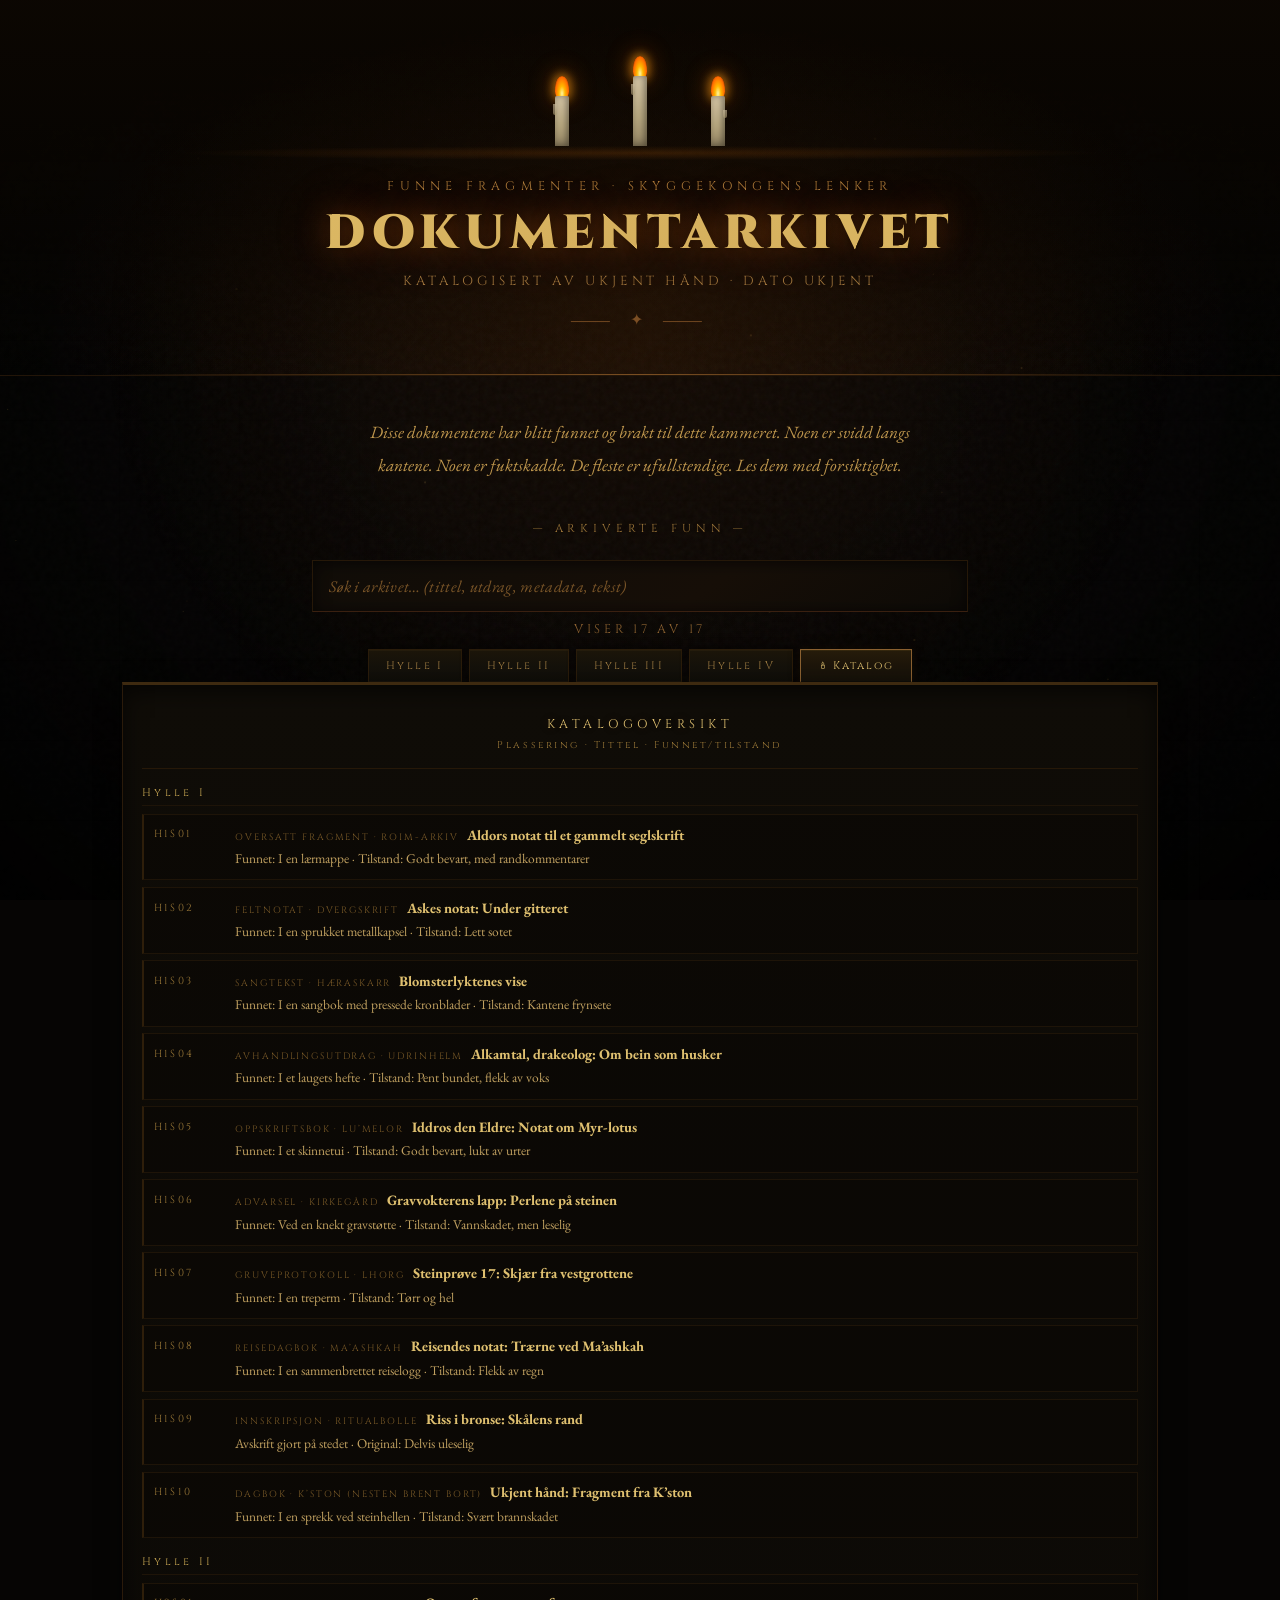
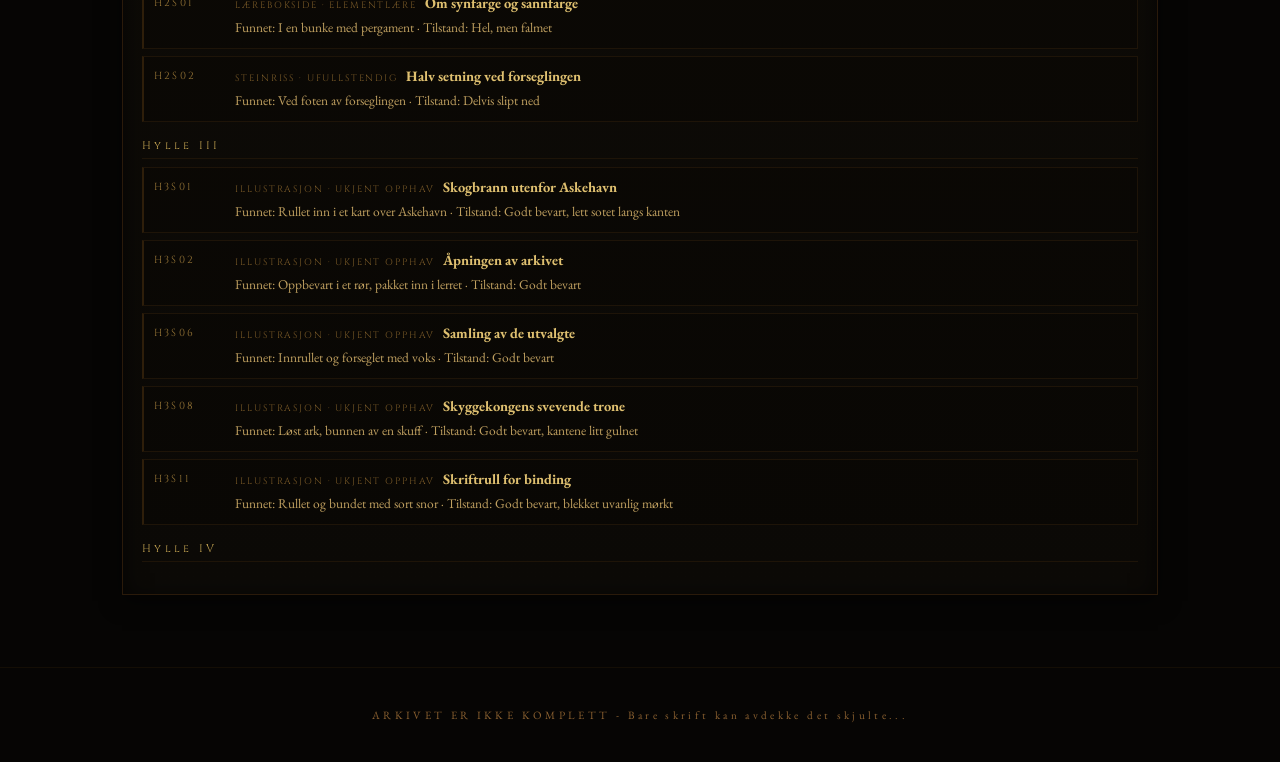
==== commit b9b850bb: "Arkivet: separert CSS/JS, animasjoner og designforbedringer - Splittet JS i dokumenter.js, arkiv.js " ====
--- a/index.html
+++ b/index.html
@@ -6,10 +6,14 @@
     <title>Dokumentarkivet – Skyggekongens lenker</title>
     <link rel="preconnect" href="https://fonts.googleapis.com">
     <link rel="preconnect" href="https://fonts.gstatic.com" crossorigin>
-    <link href="https://fonts.googleapis.com/css2?family=Cinzel:wght@400;600;900&family=EB+Garamond:ital,wght@0,400;0,500;1,400;1,500&display=swap" rel="stylesheet">
+    <link href="https://fonts.googleapis.com/css2?family=Cinzel:wght@400;600;900&family=EB+Garamond:ital,wght@0,400;0,500;1,400;1,500&family=Caveat:wght@400;500&display=swap" rel="stylesheet">
     <link rel="stylesheet" href="arkiv.css">
+    <link rel="icon" href="data:image/svg+xml,<svg xmlns='http://www.w3.org/2000/svg'><text y='32' font-size='32'>🕯️</text></svg>">
 </head>
 <body>
+
+<div id="candlelight"></div>
+<canvas id="dust-canvas"></canvas>
 
 <header>
     <div class="candles">
@@ -80,727 +84,9 @@
     ARKIVET ER IKKE KOMPLETT - Bare skrift kan avdekke det skjulte...
 </footer>
 
-<script>
-    
-    const documents = [
-        {
-            id: 'aldor_roim',
-            icon: '📜',
-            badge: 'OVERSATT FRAGMENT · ROIM-ARKIV',
-            title: 'Aldors notat til et gammelt seglskrift',
-            preview: 'En rolig hånd har forsøkt å rydde i et språk som ikke vil la seg temme...',
-            meta: 'Funnet: I en lærmappe · Tilstand: Godt bevart, med randkommentarer',
-            content: `
-                <p><em>Oversettelse, med kommentarer i margen.</em></p>
-                <p>I gamle segltekster skiller man mellom <em>synfarge</em> og <em>sannfarge</em>.
-                Synfargen er den som tilfredsstiller øyet; sannfargen er den som tilfredsstiller ilden.</p>
-                <p>Det som ser likt ut i hånden kan oppføre seg ulikt i flammen, og det som ser fremmed ut kan vise seg velkjent.
-                Derfor er det et tegn på uerfarenhet å ordne ingredienser etter utseende.</p>
-                <p class="marginnote">[Aldors randkommentar:]<br>
-                Ikke let etter orden i støvet. Let etter orden i det som <em>står opp</em> når støvet møter ild.</p>
-                <p>Et segl som “spiser farger” godtar aldri løfter, bare bevis.
-                De som forsøker å tvinge seg forbi et slikt segl ender ofte med å bli straffet av sin egen hast.</p>
-            `
-        },
-        {
-            id: 'aske_skyggekongen',
-            icon: '🪓',
-            badge: 'FELTNOTAT · DVERGSKRIFT',
-            title: 'Askes notat: Under gitteret',
-            preview: 'Kort, hardt og skrevet som om tiden var knapp...',
-            meta: 'Funnet: I en sprukket metallkapsel · Tilstand: Lett sotet',
-            content: `
-                <p>Tronen står der nede, i den runde gropen under gitteret. Sirkelen er enorm – nær <em>to hundre meter</em> fra kant til kant.</p>
-                <p>To brødre forseglet stedet: én sterk nok til å bære steinen, én vis nok til å binde den.</p>
-                <p>Skyggekongens kraft er enkel å si, vanskelig å overleve: <em>han finner din svakhet</em> – og han bruker den.</p>
-            `
-        },
-        {
-            id: 'song_haeraskarr',
-            icon: '🎶',
-            badge: 'SANGTEKST · HÆRASKARR',
-            title: 'Blomsterlyktenes vise',
-            preview: 'Mye sunget under blomsterfestivalen. Refrengene er slitt av mange munn.',
-            meta: 'Funnet: I en sangbok med pressede kronblader · Tilstand: Kantene frynsete',
-            content: `
-                <p><em>— Utdrag fra en kjent festivalvise —</em></p>
-                <p>“Knyt blomster om stangen, la gatene bli klare,<br>
-                strø <em>salt</em> i lykten – og se den lyse mer, og vare.”</p>
-                <p>“Der flammen ellers flakker, blir den <em>gul</em> og sterk;<br>
-                Hæraskarr ler i kveldens skinn, til daggry gjør alt mørkt.”</p>
-            `
-        },
-        {
-            id: 'alkamtal_drakeolog',
-            icon: '🐉',
-            badge: 'AVHANDLINGSUTDRAG · UDRINHELM',
-            title: 'Alkamtal, drakeolog: Om bein som husker',
-            preview: 'En lærd stemme, skrevet med sikkerhet og litt for mye stolthet...',
-            meta: 'Funnet: I et laugets hefte · Tilstand: Pent bundet, flekk av voks',
-            content: `
-                <p>Dragebein, når det males til mel, bærer fortsatt varme i sin tørre taushet.</p>
-                <p>Når støvet får ild, svarer det ikke med aske-farge, men med <em>hjertets glød</em> — den skarlagenske tonen enhver jeger kjenner igjen i instinkt.</p>
-                <p>Ikke forveksle det bleke utseendet med en mild natur. Drager er aldri milde, selv i pulver.</p>
-            `
-        },
-        {
-            id: 'iddros_myr_lotus',
-            icon: '⚗️',
-            badge: 'OPPSKRIFTSBOK · LU’MELOR',
-            title: 'Iddros den Eldre: Notat om Myr-lotus',
-            preview: 'Tørr, presis skrift. Som om hvert ord er en ingrediens i seg selv...',
-            meta: 'Funnet: I et skinnetui · Tilstand: Godt bevart, lukt av urter',
-            content: `
-                <p>Myr-lotus tørkes best i skygge, ellers mister den virkning og blir til bittert støv.</p>
-                <p>Når den brennes, skal man ikke vente sumpens farge: flammen blir <em>blek</em>, nesten som røyk uten sot.</p>
-                <p>Brukes ofte for å “rense” avkok, men prisen øker hver sesong fordi plukkerne finner færre blomster.</p>
-            `
-        },
-        {
-            id: 'gravvokter_gravperle',
-            icon: '🕯️',
-            badge: 'ADVARSEL · KIRKEGÅRD',
-            title: 'Gravvokterens lapp: Perlene på steinen',
-            preview: 'Spikret til en stolpe. Noen har rivd i papiret, som om de ville ha det bort...',
-            meta: 'Funnet: Ved en knekt gravstøtte · Tilstand: Vannskadet, men leselig',
-            content: `
-                <p>Ikke skrap av “perlene” som vokser på gravene. De kommer i klaser og rekker, som om steinen selv fikk parasitter.</p>
-                <p>Folk tror de er pynt. De er ikke pynt. De lever av stillheten her.</p>
-                <p>Og om du likevel tar dem med ild: de svarer med <em>gravlys</em> — den grønne gløden som ikke hører hjemme i levende rom.</p>
-            `
-        },
-        {
-            id: 'lhorg_protokoll',
-            icon: '⛏️',
-            badge: 'GRUVEPROTOKOLL · LHORG',
-            title: 'Steinprøve 17: Skjær fra vestgrottene',
-            preview: 'Tall, målinger og korte vurderinger. En arbeidende hånd, ikke en poet...',
-            meta: 'Funnet: I en treperm · Tilstand: Tørr og hel',
-            content: `
-                <p>Prøve 17: krystallskjær, blått i brudd, kaldt i hånd.</p>
-                <p>Test i flamme gir ingen overraskelser: det holder sitt tegn, slik ærlig stein skal.</p>
-                <p class="marginnote">[Tillegg nederst:] “Den som leter etter løgn her, sløser tid.”</p>
-            `
-        },
-        {
-            id: 'reisende_maashkah',
-            icon: '🗺️',
-            badge: 'REISEDAGBOK · MA’ASHKAH',
-            title: 'Reisendes notat: Trærne ved Ma’ashkah',
-            preview: 'En fremmed hånd beskriver skogen som om den hadde vilje...',
-            meta: 'Funnet: I en sammenbrettet reiselogg · Tilstand: Flekk av regn',
-            content: `
-                <p>Trærne ved Ma’ashkah brenner ikke som andre trær. Selv når de dør, virker det som de vokter på noe.</p>
-                <p>Asken er gråsvart og lett som pust, men i flammen gløder den som <em>ametyst i purpurens lys</em> — en dyp fløyelstone som ikke hører hjemme i ved og jord.</p>
-                <p>De lokale sier at det er et varsel, ikke et tegn for handel. Jeg tror dem.</p>
-            
-`
-        },
-        {
-            id: 'inskripsjon_skaaler',
-            icon: '🪨',
-            badge: 'INNSKRIPSJON · RITUALBOLLE',
-            title: 'Riss i bronse: Skålens rand',
-            preview: 'Kort tekst, nesten som en regel. Noen bokstaver er slitt av varme...',
-            meta: 'Avskrift gjort på stedet · Original: Delvis uleselig',
-            content: `
-                <div class="inscription">
-                    Seks skåler.<br>
-                    Én flamme.<br>
-                    Øyet vil ha pynt — ilden vil ha sannhet.
-                </div>
-            `
-        },
-        {
-            id: 'kston_brent',
-            icon: '🔥',
-            badge: 'DAGBOK · K’STON (NESTEN BRENT BORT)',
-            title: 'Ukjent hånd: Fragment fra K’ston',
-            preview: 'Bare korte ord står igjen mellom sot og hull. Resten er borte...',
-            meta: 'Funnet: I en sprekk ved steinhellen · Tilstand: Svært brannskadet',
-            content: `
-                <p>[Mesteparten er uleselig. Ord som kan tydes er markert under:]</p>
-                <p>… <em>gitter</em> … <em>trone</em> … “ikke se ned” …</p>
-                <p>… prøvde igjen … <span class="scratched">seks</span> … “feil” …</p>
-                <p class="highlight">… rommet pustet skygge …</p>
-                <p>… “han vet hva du frykter” … <em>Skyggekongen</em> …</p>
-            `
-        },
-        {
-            id: 'laerebok_sannfarge',
-            icon: '📚',
-            badge: 'LÆREBOKSIDE · ELEMENTLÆRE',
-            title: 'Om synfarge og sannfarge',
-            preview: 'En slitt side, brukt til undervisning eller prøver. Noen har ringet inn ord...',
-            meta: 'Funnet: I en bunke med pergament · Tilstand: Hel, men falmet',
-            content: `
-                <p>I elementlære brukes begrepet <em>sannfarge</em> om det en flamme avslører, ikke det et stoff later som det er.</p>
-                <p>Dette er grunnen til at alkymister brenner prøver i små skåler: ikke for å ødelegge, men for å avsløre.</p>
-                <p>Vokt deg for to feil: å stole blindt på øyet, og å tro at én prøve gir alle svar.</p>
-            `
-        },
-        {
-            id: 'steinriss_halvsetning',
-            icon: '🗝️',
-            badge: 'STEINRISS · UFULLSTENDIG',
-            title: 'Halv setning ved forseglingen',
-            preview: 'En risset linje som stopper brått. Som om verktøyet gled, eller hånden ble dratt bort...',
-            meta: 'Funnet: Ved foten av forseglingen · Tilstand: Delvis slipt ned',
-            content: `
-                <p class="centered"><em>— RISS I STEIN —</em></p>
-                <p class="centered">“Sett ikke det du <em>ser</em> … sett det som <em>står opp</em> …”</p>
-                <p class="centered">[resten mangler]</p>
-            `
-        }
-
-        ,
-        {
-            id: 'skogbrann_askehavn',
-            icon: '🖼️',
-            badge: 'ILLUSTRASJON · UKJENT OPPHAV',
-            title: 'Skogbrann utenfor Askehavn',
-            preview: 'Et bilde av flammer som spiser seg innover mot byen. Himmelen er oransje. Ingen mennesker er avbildet...',
-            meta: 'Funnet: Rullet inn i et kart over Askehavn · Tilstand: Godt bevart, lett sotet langs kanten',
-            content: `
-                <p><em>Ingen dato. Kort merknad. Gravplassen, ilden og skogen.</em></p>
-                <div style="text-align:center; margin: 1.5em 0;">
-                    <img src="Skogbrann_utenfor_Askehavn.png"
-                         alt="Skogbrann utenfor Askehavn"
-                         style="max-width:100%; max-height:70vh; border: 1px solid #3a2810; box-shadow: 0 0 24px rgba(0,0,0,0.8);" />
-                </div>
-                <p>Arkivaren skriver: Funnet i Roims ruiner.</p>
-            `
-        }
-
-        ,
-        {
-            id: 'aapningen_av_arkivet',
-            icon: '🖼️',
-            badge: 'ILLUSTRASJON · UKJENT OPPHAV',
-            title: 'Åpningen av arkivet',
-            preview: 'Et stort bilde uten påskrift. Noen har forsøkt å rulle det inn og legge det bort – uten hell...',
-            meta: 'Funnet: Oppbevart i et rør, pakket inn i lerret · Tilstand: Godt bevart',
-            content: `
-                <p><em>Ingen dato. Ingen signaturer. Bare bildet.</em></p>
-                <div style="text-align:center; margin: 1.5em 0;">
-                    <img src="Åpningen_av_arkivet.png"
-                         alt="Åpningen av arkivet"
-                         style="max-width:100%; max-height:70vh; border: 1px solid #3a2810; box-shadow: 0 0 24px rgba(0,0,0,0.8);" />
-                </div>
-                <p>Det er uvisst om dette viser den første åpningen, eller den siste.</p>
-            `
-        }
-
-        ,
-        {
-            id: 'samling_av_de_utvalgte',
-            icon: '🖼️',
-            badge: 'ILLUSTRASJON · UKJENT OPPHAV',
-            title: 'Samling av de utvalgte',
-            preview: 'Et bilde med litt forklaring.',
-            meta: 'Funnet: Innrullet og forseglet med voks · Tilstand: Godt bevart',
-            content: `
-                <p><em>Enkel tittel. De utvalgtes navn. Alvorlige ansikter.</em></p>
-                <div style="text-align:center; margin: 1.5em 0;">
-                    <img src="Samling_av_de_utvalgte.png"
-                         alt="Samling av de utvalgte"
-                         style="max-width:100%; max-height:70vh; border: 1px solid #3a2810; box-shadow: 0 0 24px rgba(0,0,0,0.8);" />
-                </div>
-                <p>Arkivaren har ikke etterlatt seg noen merknad.</p>
-            `
-        }
-
-        ,
-        {
-            id: 'skyggekongens_trone',
-            icon: '🖼️',
-            badge: 'ILLUSTRASJON · UKJENT OPPHAV',
-            title: 'Skyggekongens svevende trone',
-            preview: 'Et bilde funnet løst i bunnen av en skuff. Ingen tekst på baksiden. Ingen signatur...',
-            meta: 'Funnet: Løst ark, bunnen av en skuff · Tilstand: Godt bevart, kantene litt gulnet',
-            content: `
-                <p><em>Ingen vet hvem som har laget dette. Ingen vet når.</em></p>
-                <div style="text-align:center; margin: 1.5em 0;">
-                    <img src="Skyggekongens_svevende_trone.png"
-                         alt="Skyggekongens svevende trone"
-                         style="max-width:100%; max-height:70vh; border: 1px solid #3a2810; box-shadow: 0 0 24px rgba(0,0,0,0.8);" />
-                </div>
-                <p>Tronen henger i luften uten støtte. Rundt den: bare mørke.</p>
-                <p>Arkivaren som la det bort skrev ingenting. Det er i seg selv et tegn.</p>
-            `
-        }
-
-        ,
-        {
-            id: 'skriftrull_for_binding',
-            icon: '📜',
-            badge: 'ILLUSTRASJON · UKJENT OPPHAV',
-            title: 'Skriftrull for binding',
-            preview: 'En rullet pergamentstripe med symboler langs kanten. Noen av tegnene ligner seglskrift – andre ligner ingenting kjent...',
-            meta: 'Funnet: Rullet og bundet med sort snor · Tilstand: Godt bevart, blekket uvanlig mørkt',
-            content: `
-                <p><em>Ingen dato. Ingen avsender. Bare rullen og tegnene.</em></p>
-                <div style="text-align:center; margin: 1.5em 0;">
-                    <img src="Skriftrull_for_binding.png"
-                         alt="Skriftrull for binding"
-                         style="max-width:100%; max-height:70vh; border: 1px solid #3a2810; box-shadow: 0 0 24px rgba(0,0,0,0.8);" />
-                </div>
-                <p>Om rullen er ment som en nøkkel, en forsegling, eller noe annet – det har arkivaren ikke nedtegnet.</p>
-            `
-        }
-
-        ,
-        {
-            id: 'skjult_fabel',
-            icon: '🕯️',
-            hidden: true,
-            reveal_on: 'entroneavskygge',
-            badge: 'SKJULT FRAGMENT · NØKKELORD',
-            title: 'Fabelen om Slektens Ild',
-            preview: 'Et stykke tekst som ikke lar seg finne i vanlig lesning. Blekket virker nyere enn resten...',
-            meta: 'Status: Usynlig uten nøkkelord · Merknad: Håndskrift ukjent',
-            content: `
-                <p><em>[Denne siden virker blank ved første øyekast. Når nøkkelordet formes, stiger skriften frem i kanten av lyset.]</em></p>
-
-                <p>Da seglet ble reist, trådte <em>Sønnen</em> frem først. Han var den yngste, men lyset fulgte ham hvor enn han gikk.</p>
-                <p>Etter ham kom <em>Storebror</em>. Han bar jord under neglene og liv i hendene; der han sto, våknet det som før lå stille.</p>
-                <p>Så kom <em>Far</em>. Han talte lavt, og pusten hans var blek som morgentåke; der han passerte, stilnet alt.</p>
-                <p><em>Bestefar</em> fulgte, stille og uforanderlig. Han var som fjellet – det som ser alt og flytter seg for ingen.</p>
-                <p>Deretter kom <em>Oldefar</em>. I hans nærvær lå en dyp glød, som en edelsten skjult i mørk fløyel.</p>
-                <p>Til sist reiste <em>Den Eldste</em> seg. I ham var blodet, ilden og arven samlet — og da han tok sin plass, åpnet seglet seg.</p>
-            `
-        }
-
-    ];
-
-    
-// Build a plain-text search index (strip HTML from content)
-const stripHtml = (html) => {
-    const tmp = document.createElement('div');
-    tmp.innerHTML = html;
-    return (tmp.textContent || tmp.innerText || '').replace(/\s+/g, ' ').trim();
-};
-
-const normalize = (s) => (s || '').toString().trim().toLowerCase();
-
-documents.forEach(d => {
-    d._searchText = [
-        d.badge,
-        d.title,
-        d.preview,
-        d.meta,
-        stripHtml(d.content)
-    ].join(' ').toLowerCase();
-});
-
-// ── Shelf layout (4 hyller, 12 skuffer hver) ──
-// Merk: Vi legger KUN plassering på dokumentene; innholdet er identisk med v5/v6.
-const shelves = [
-    {
-        label: 'Hylle I',
-        drawers: [
-            'aldor_roim',          // 01
-            'aske_skyggekongen',   // 02
-            'song_haeraskarr',     // 03
-            'alkamtal_drakeolog',  // 04
-            'iddros_myr_lotus',    // 05
-            'gravvokter_gravperle',// 06
-            'lhorg_protokoll',     // 07
-            'reisende_maashkah',   // 08
-            'inskripsjon_skaaler', // 09
-            'kston_brent',         // 10
-            null,                  // 11
-            null                   // 12
-        ]
-    },
-    {
-        label: 'Hylle II',
-        drawers: [
-            'laerebok_sannfarge',  // 01
-            'steinriss_halvsetning',// 02
-            null, null, null, null, null, null, null, null, null,
-            null                  // 12
-        ]
-    },
-    {
-        label: 'Hylle III',
-        drawers: [
-            'skogbrann_askehavn',      // 01
-            'aapningen_av_arkivet',    // 02
-            null, null, null,
-            'samling_av_de_utvalgte',  // 06
-            null,
-            'skyggekongens_trone',     // 08
-            null, null,
-            'skriftrull_for_binding',  // 11
-            null
-        ]
-    },
-    {
-        label: 'Hylle IV',
-        drawers: [
-            null, null, null, null, null, null, null, null, null, null, null,
-            'skjult_fabel'         // 12 (skjult – krever nøkkelord)
-        ]
-    }
-];
-
-// Helpers
-const navEl = document.getElementById('shelf-nav');
-const panelsEl = document.getElementById('shelf-panels');
-const searchInput = document.getElementById('search');
-const countEl = document.getElementById('search-count');
-const totalEl = document.getElementById('search-total');
-
-// Location format: H#S##
-function locFor(shelfIdx, drawerIdx) {
-    return `H${shelfIdx + 1}S${String(drawerIdx + 1).padStart(2, '0')}`;
-}
-
-// Determine if a hidden doc is revealed by the current query
-function isRevealed(doc, qNorm) {
-    if (!doc.hidden) return true;
-    const key = normalize(doc.reveal_on);
-    return key !== '' && qNorm === key; // exact match reveals
-}
-
-// Build an id->doc map
-const docById = {};
-documents.forEach(d => { docById[d.id] = d; });
-
-// Assign locations (also used in search)
-shelves.forEach((shelf, shelfIdx) => {
-    shelf.drawers.forEach((docId, drawerIdx) => {
-        if (!docId) return;
-        const doc = docById[docId];
-        if (!doc) return;
-        doc.location = locFor(shelfIdx, drawerIdx);
-        // include location in search text
-        doc._searchText = `${doc.location} ${doc._searchText}`;
-    });
-});
-
-// ── Build UI: Tabs + Panels + Catalog ──
-function makeTab(label, isActive, onClick) {
-    const tab = document.createElement('button');
-    tab.className = 'shelf-tab' + (isActive ? ' active' : '');
-    tab.textContent = label;
-    tab.addEventListener('click', onClick);
-    return tab;
-}
-
-function buildShelfPanel(shelf, shelfIdx) {
-    const panel = document.createElement('div');
-    panel.className = 'shelf-panel' + (shelfIdx === 0 ? ' active' : '');
-    panel.dataset.shelfIndex = String(shelfIdx);
-
-    const grid = document.createElement('div');
-    grid.className = 'drawer-grid';
-
-    shelf.drawers.forEach((docId, drawerIdx) => {
-        const drawer = document.createElement('div');
-        drawer.className = 'drawer empty';
-        drawer.dataset.drawerIndex = String(drawerIdx);
-
-        const num = document.createElement('span');
-        num.className = 'drawer-number';
-        num.textContent = String(drawerIdx + 1).padStart(2, '0');
-        drawer.appendChild(num);
-
-        const doc = docId ? docById[docId] : null;
-
-        // We'll decide occupied/empty dynamically in applySearch() (because hidden docs can be locked/unlocked)
-        if (doc) {
-            drawer.dataset.docId = docId;
-
-            // Wrap content in a div so hidden docs can be fully concealed
-            const content = document.createElement('div');
-            content.className = 'drawer-content';
-            if (doc.hidden) content.style.display = 'none';
-
-            const icon = document.createElement('span');
-            icon.className = 'drawer-icon';
-            icon.textContent = doc.icon;
-
-            const label = document.createElement('span');
-            label.className = 'drawer-label';
-            label.textContent = doc.title;
-
-            const loc = document.createElement('span');
-            loc.className = 'drawer-loc';
-            loc.textContent = doc.location;
-
-            content.appendChild(icon);
-            content.appendChild(label);
-            content.appendChild(loc);
-            drawer.appendChild(content);
-        }
-
-        grid.appendChild(drawer);
-    });
-
-    panel.appendChild(grid);
-    return panel;
-}
-
-function buildCatalogPanel() {
-    const panel = document.createElement('div');
-    panel.className = 'shelf-panel';
-    panel.id = 'catalog-panel';
-
-    const wrap = document.createElement('div');
-    wrap.className = 'catalog-wrap';
-
-    const head = document.createElement('div');
-    head.className = 'catalog-head';
-    head.innerHTML = `
-        <div class="catalog-title">KATALOGOVERSIKT</div>
-        <div class="catalog-sub">Plassering · Tittel · Funnet/tilstand</div>
-    `;
-    wrap.appendChild(head);
-
-    shelves.forEach((shelf, shelfIdx) => {
-        const section = document.createElement('div');
-        const h = document.createElement('div');
-        h.className = 'catalog-shelf-title';
-        h.textContent = shelf.label;
-        section.appendChild(h);
-
-        const list = document.createElement('div');
-        list.className = 'catalog-list';
-
-        shelf.drawers.forEach((docId, drawerIdx) => {
-            if (!docId) return;
-            const doc = docById[docId];
-            if (!doc) return;
-
-            const row = document.createElement('div');
-            row.className = 'catalog-row';
-            row.dataset.docId = docId;
-            row.dataset.shelfIndex = String(shelfIdx);
-            row.dataset.drawerIndex = String(drawerIdx);
-
-            row.innerHTML = `
-                <div class="catalog-loc">${doc.location}</div>
-                <div class="catalog-main">
-                    <div class="catalog-docline">
-                        <span class="catalog-badge">${doc.badge}</span>
-                        <span class="catalog-doctitle">${doc.title}</span>
-                    </div>
-                    <div class="catalog-meta">${doc.meta || ''}</div>
-                </div>
-            `;
-            row.addEventListener('click', () => openModal(doc));
-            list.appendChild(row);
-        });
-
-        if (!list.children.length) {
-            const empty = document.createElement('div');
-            empty.className = 'catalog-empty';
-            empty.textContent = '— Ingen katalogiserte funn —';
-            section.appendChild(empty);
-        } else {
-            section.appendChild(list);
-        }
-
-        wrap.appendChild(section);
-    });
-
-    panel.appendChild(wrap);
-    return panel;
-}
-
-// Build shelf tabs + panels
-const shelfPanels = [];
-shelves.forEach((shelf, idx) => {
-    navEl.appendChild(makeTab(shelf.label, idx === 0, () => switchShelf(idx)));
-    const panel = buildShelfPanel(shelf, idx);
-    shelfPanels.push(panel);
-    panelsEl.appendChild(panel);
-});
-
-// Add Catalog tab + panel
-const catalogTab = makeTab('Katalog', false, () => switchShelf('catalog'));
-navEl.appendChild(catalogTab);
-
-const catalogPanel = buildCatalogPanel();
-panelsEl.appendChild(catalogPanel);
-
-function switchShelf(target) {
-    const tabs = Array.from(document.querySelectorAll('.shelf-tab'));
-    const panels = Array.from(document.querySelectorAll('.shelf-panel'));
-
-    if (target === 'catalog') {
-        tabs.forEach(t => t.classList.remove('active'));
-        catalogTab.classList.add('active');
-        panels.forEach(p => p.classList.remove('active'));
-        catalogPanel.classList.add('active');
-        return;
-    }
-
-    tabs.forEach((t, i) => t.classList.toggle('active', i === target));
-    panels.forEach((p, i) => {
-        if (p === catalogPanel) return;
-        p.classList.toggle('active', i === target);
-    });
-    catalogPanel.classList.remove('active');
-}
-
-// ── Search logic ──
-// Behavior:
-// - Exact match to a doc's location (e.g., H2S01) => jump to shelf + flash drawer.
-// - Other search => switch to Katalog and filter rows.
-function applySearch() {
-    const q = normalize(searchInput.value);
-
-    // Eligible total includes unlocked hidden docs
-    const eligibleTotal = documents.filter(d => isRevealed(d, q)).length;
-    totalEl.textContent = String(eligibleTotal);
-
-    // 1) Handle exact location search
-    const locMatch = q.match(/^h([1-4])s(\d{1,2})$/i);
-    if (locMatch) {
-        const shelfIdx = parseInt(locMatch[1], 10) - 1;
-        const drawerIdx = parseInt(locMatch[2], 10) - 1;
-
-        // switch to shelf
-        switchShelf(shelfIdx);
-
-        // reveal hidden if this also equals password; (rare but harmless)
-        updateShelfOccupancy(q);
-
-        // flash the drawer if it exists
-        const panel = shelfPanels[shelfIdx];
-        const drawer = panel?.querySelector(`.drawer[data-drawer-index="${drawerIdx}"]`);
-        if (drawer) {
-            drawer.classList.remove('flash');
-            // force reflow
-            void drawer.offsetWidth;
-            drawer.classList.add('flash');
-            drawer.scrollIntoView({ behavior: 'smooth', block: 'center' });
-        }
-
-        countEl.textContent = String(1);
-        return;
-    }
-
-    // 2) Otherwise, use catalog filtering for readability
-    switchShelf('catalog');
-    updateShelfOccupancy(q);
-
-    let shown = 0;
-
-    // Filter catalog rows (and hide locked hidden docs)
-    const rows = catalogPanel.querySelectorAll('.catalog-row');
-    rows.forEach(row => {
-        const doc = docById[row.dataset.docId];
-        const unlocked = isRevealed(doc, q);
-        if (doc.hidden && !unlocked) {
-            row.style.display = 'none';
-            return;
-        }
-
-        const match = q === '' || doc._searchText.includes(q);
-        row.style.display = match ? '' : 'none';
-        if (match) shown++;
-    });
-
-    // Hide shelf headings with no visible rows (optional small nicety)
-    catalogPanel.querySelectorAll('.catalog-shelf-title').forEach(titleEl => {
-        const section = titleEl.parentElement;
-        const visibleRows = section.querySelectorAll('.catalog-row:not([style*="display: none"])').length;
-        // keep headings visible when query empty; otherwise hide empty sections
-        titleEl.style.display = (q !== '' && visibleRows === 0) ? 'none' : '';
-    });
-
-    countEl.textContent = String(shown);
-
-    // ── Popup ved opplåsning ──
-    const anyNowRevealed = documents.some(d => d.hidden && isRevealed(d, q));
-    if (anyNowRevealed && !previouslyRevealed) {
-        document.getElementById('unlock-overlay').classList.add('active');
-    }
-    previouslyRevealed = anyNowRevealed;
-}
-
-// Update drawers occupancy based on whether hidden docs are unlocked.
-// (Also wires click handlers only when a doc is visible.)
-function updateShelfOccupancy(qNorm) {
-    shelfPanels.forEach((panel, shelfIdx) => {
-        const drawers = panel.querySelectorAll('.drawer');
-        drawers.forEach((drawer, drawerIdx) => {
-            const docId = drawer.dataset.docId;
-            if (!docId) {
-                drawer.classList.remove('occupied');
-                drawer.classList.add('empty');
-                drawer.style.pointerEvents = '';
-                drawer.onclick = null;
-                return;
-            }
-            const doc = docById[docId];
-            const unlocked = isRevealed(doc, qNorm);
-
-            if (doc.hidden && !unlocked) {
-                // behave like empty when locked – also hide content wrapper
-                drawer.classList.remove('occupied');
-                drawer.classList.add('empty');
-                drawer.style.pointerEvents = '';
-                drawer.onclick = null;
-                const contentEl = drawer.querySelector('.drawer-content');
-                if (contentEl) contentEl.style.display = 'none';
-                return;
-            }
-
-            drawer.classList.add('occupied');
-            drawer.classList.remove('empty');
-            drawer.style.pointerEvents = '';
-            drawer.onclick = () => openModal(doc);
-            const contentEl = drawer.querySelector('.drawer-content');
-            if (contentEl) contentEl.style.display = '';
-        });
-    });
-}
-
-let previouslyRevealed = false;
-
-// Initialize
-updateShelfOccupancy(normalize(searchInput.value));
-applySearch();
-searchInput.addEventListener('input', applySearch);
-
-// ── Modal logic (unchanged styling, just uses existing modal elements) ──
-const overlay  = document.getElementById('modal-overlay');
-const modalTitle   = document.getElementById('modal-title');
-const modalBadge   = document.getElementById('modal-badge');
-const modalContent = document.getElementById('modal-content');
-const closeBtn = document.getElementById('modal-close');
-
-function openModal(doc) {
-    modalBadge.textContent   = doc.badge;
-    modalTitle.textContent   = doc.title;
-    modalContent.innerHTML   = doc.content;
-    overlay.classList.add('active');
-    document.body.style.overflow = 'hidden';
-}
-
-function closeModal() {
-    overlay.classList.remove('active');
-    document.body.style.overflow = '';
-}
-
-closeBtn.addEventListener('click', closeModal);
-overlay.addEventListener('click', (e) => { if (e.target === overlay) closeModal(); });
-document.addEventListener('keydown', (e) => { if (e.key === 'Escape') closeModal(); });
-
-// ── Unlock popup close logic ──
-const unlockOverlay = document.getElementById('unlock-overlay');
-document.getElementById('unlock-close').addEventListener('click', () => {
-    unlockOverlay.classList.remove('active');
-});
-unlockOverlay.addEventListener('click', e => {
-    if (e.target === unlockOverlay) unlockOverlay.classList.remove('active');
-});
-</script>
+<script src="dokumenter.js"></script>
+<script src="effekter.js"></script>
+<script src="arkiv.js"></script>
 
 </body>
 </html>
--- a/arkiv.css
+++ b/arkiv.css
@@ -1,6 +1,6 @@
 /* ═══════════════════════════════════════════════════════
-   DOKUMENTARKIVET – Skyggekongens lenker
-   Forlatt kjeller-arkiv · bare stearinlysene lyser
+   DOKUMENTARKIVET – Skyggekongens Kammer
+   arkiv.css – alle stiler
    ═══════════════════════════════════════════════════════ */
 
 * { margin: 0; padding: 0; box-sizing: border-box; }
@@ -35,7 +35,7 @@
     z-index: 0;
 }
 
-/* Steinblokk-mønster på veggen (svært subtilt) */
+/* Steinblokk-mønster på veggen */
 body::after {
     content: '';
     position: fixed;
@@ -47,6 +47,97 @@
     z-index: 0;
 }
 
+/* ═══════════════════════════════════
+   INTRO-SKJERM
+   ═══════════════════════════════════ */
+.intro-overlay {
+    position: fixed;
+    inset: 0;
+    background: #020100;
+    z-index: 9999;
+    display: flex;
+    justify-content: center;
+    align-items: center;
+    flex-direction: column;
+    transition: opacity 1.2s ease;
+}
+
+.intro-overlay.fade-out {
+    opacity: 0;
+    pointer-events: none;
+}
+
+.intro-overlay.gone {
+    display: none;
+}
+
+.intro-inner {
+    text-align: center;
+    padding: 2rem;
+    animation: introFadeIn 2s ease forwards;
+    opacity: 0;
+}
+
+@keyframes introFadeIn {
+    0%   { opacity: 0; transform: translateY(18px); }
+    100% { opacity: 1; transform: translateY(0); }
+}
+
+.intro-candles-row {
+    display: flex;
+    justify-content: center;
+    gap: 3rem;
+    margin-bottom: 2.5rem;
+}
+
+.intro-title {
+    font-family: 'Cinzel', serif;
+    font-size: clamp(1.6rem, 5vw, 2.8rem);
+    font-weight: 900;
+    color: #e0be68;
+    letter-spacing: 0.14em;
+    text-shadow:
+        0 0 30px rgba(200, 100, 20, 0.5),
+        0 0 70px rgba(200, 60, 10, 0.2);
+    margin-bottom: 0.5rem;
+}
+
+.intro-subtitle {
+    font-family: 'Cinzel', serif;
+    font-size: 0.78rem;
+    color: #a87840;
+    letter-spacing: 0.36em;
+    margin-bottom: 2rem;
+}
+
+.intro-warning {
+    font-style: italic;
+    color: #b08040;
+    font-size: 1rem;
+    line-height: 1.9;
+    max-width: 360px;
+    margin: 0 auto 2.5rem;
+}
+
+.intro-enter {
+    background: linear-gradient(180deg, #221a0a 0%, #161008 100%);
+    border: 1px solid #7a5428;
+    color: #c8a060;
+    font-family: 'Cinzel', serif;
+    font-size: 0.72rem;
+    letter-spacing: 0.32em;
+    padding: 0.7rem 2.2rem;
+    cursor: pointer;
+    transition: border-color 0.25s, color 0.25s, box-shadow 0.25s;
+    position: relative;
+}
+
+.intro-enter:hover {
+    border-color: #c8a060;
+    color: #e8ca70;
+    box-shadow: 0 0 18px rgba(180, 110, 20, 0.18);
+}
+
 /* ═══════════════ HEADER ═══════════════ */
 header {
     text-align: center;
@@ -54,7 +145,6 @@
     border-bottom: 1px solid #221508;
     position: relative;
     z-index: 1;
-    /* Steinvegg-effekt i bakgrunnen */
     background: linear-gradient(180deg,
         rgba(12, 7, 2, 0.95) 0%,
         rgba(8, 5, 2, 0.7)   55%,
@@ -62,7 +152,6 @@
     );
 }
 
-/* Varm stearinlys-glød mot taket */
 header::before {
     content: '';
     position: absolute;
@@ -71,7 +160,6 @@
     pointer-events: none;
 }
 
-/* Dekorativ skillelinje */
 header::after {
     content: '';
     position: absolute;
@@ -82,6 +170,54 @@
     );
 }
 
+/* ── Skjermflimring ved opplåsning ── */
+#flicker-overlay {
+    position: fixed;
+    inset: 0;
+    pointer-events: none;
+    z-index: 9998;
+    background: #000;
+    animation: screenFlicker 1.1s ease forwards;
+}
+
+@keyframes screenFlicker {
+    0%   { opacity: 0; }
+    8%   { opacity: 0.95; }
+    18%  { opacity: 0.2; }
+    28%  { opacity: 0.85; }
+    42%  { opacity: 0.05; }
+    55%  { opacity: 0.6; }
+    70%  { opacity: 0; }
+    82%  { opacity: 0.15; }
+    100% { opacity: 0; }
+}
+
+/* ── Flakkende lys-glød (candlelight) ── */
+#candlelight {
+    position: fixed;
+    inset: 0;
+    pointer-events: none;
+    z-index: 0;
+    background: radial-gradient(ellipse at 50% 38%, rgba(160, 70, 8, 0.09) 0%, transparent 60%);
+    animation: candleflicker 4s ease-in-out infinite alternate;
+}
+
+@keyframes candleflicker {
+    0%   { opacity: 0.7;  transform: scale(1)    translateY(0); }
+    25%  { opacity: 1;    transform: scale(1.04) translateY(-1%); }
+    50%  { opacity: 0.8;  transform: scale(0.98) translateY(1%); }
+    75%  { opacity: 1;    transform: scale(1.03) translateY(-0.5%); }
+    100% { opacity: 0.75; transform: scale(1)    translateY(0); }
+}
+
+/* ── Støvpartikkel-canvas ── */
+#dust-canvas {
+    position: fixed;
+    inset: 0;
+    pointer-events: none;
+    z-index: 0;
+}
+
 /* ── Stearinlys ── */
 .candles {
     display: flex;
@@ -92,7 +228,6 @@
     position: relative;
 }
 
-/* Varmt lys-basseng under lysene på "bordflaten" */
 .candles::after {
     content: '';
     position: absolute;
@@ -141,7 +276,6 @@
     position: relative;
 }
 
-/* Voksdråpe */
 .candle-body::before {
     content: '';
     position: absolute;
@@ -193,8 +327,9 @@
     margin-top: 1.2rem;
 }
 
-/* ═══════════════ INTRO ═══════════════ */
-.intro {
+/* ═══════════════ INTRO-TEKST ═══════════════ */
+.intro,
+.page-intro {
     max-width: 640px;
     margin: 2.5rem auto;
     padding: 0 2rem;
@@ -220,13 +355,46 @@
     text-shadow: 0 0 14px rgba(180, 110, 20, 0.12);
 }
 
-/* ═══════════════ SØK ═══════════════ */
+/* ═══════════════ FREMGANGSINDIKATOR ═══════════════ */
+.progress-wrap {
+    max-width: 720px;
+    margin: 0 auto 1.2rem;
+    padding: 0 2rem;
+    position: relative;
+    z-index: 1;
+}
+
+.progress-bar-track {
+    height: 2px;
+    background: #1a120a;
+    border-radius: 1px;
+    overflow: hidden;
+    margin-bottom: 0.4rem;
+}
+
+.progress-bar-fill {
+    height: 100%;
+    background: linear-gradient(90deg, #4a2e10, #c8a060);
+    border-radius: 1px;
+    transition: width 0.6s ease;
+    width: 0%;
+}
+
+.progress-text {
+    text-align: center;
+    font-family: 'Cinzel', serif;
+    font-size: 0.64rem;
+    letter-spacing: 0.28em;
+    color: #7a5828;
+}
+
+/* ═══════════════ SØK + SØKEHISTORIKK ═══════════════ */
 .search-wrap {
     max-width: 720px;
-    margin: 0 auto 2rem;
+    margin: 0 auto 0.6rem;
     padding: 0 2rem;
     position: relative;
-    z-index: 1;
+    z-index: 10;
 }
 
 .search-input {
@@ -255,7 +423,7 @@
 }
 
 .search-hint {
-    margin-top: 0.7rem;
+    margin-top: 0.55rem;
     text-align: center;
     font-size: 0.78rem;
     color: #8a6030;
@@ -265,252 +433,89 @@
 
 .search-count { color: #8a6030; }
 
-/* ═══════════════ KORT-GRID (reserve) ═══════════════ */
-.archive {
-    max-width: 1100px;
-    margin: 0 auto 4rem;
-    padding: 0 2rem;
-    display: grid;
-    grid-template-columns: repeat(auto-fill, minmax(290px, 1fr));
-    gap: 1.8rem;
-    position: relative;
-    z-index: 1;
-}
-
-.doc-card {
-    background: linear-gradient(145deg, #131009 0%, #1c1508 60%, #111009 100%);
-    border: 1px solid #2a1a0a;
-    border-top-color: #321e0c;
-    padding: 1.8rem;
-    cursor: pointer;
-    transition: border-color 0.3s ease, box-shadow 0.3s ease, transform 0.2s ease;
-    position: relative;
-    overflow: hidden;
-    box-shadow: 0 4px 16px rgba(0,0,0,0.6), inset 0 1px 0 rgba(255,200,80,0.025);
-}
-
-.doc-card::before, .doc-card::after {
-    content: '';
+/* Søkehistorikk-dropdown */
+.search-history {
+    display: none;
     position: absolute;
-    width: 12px; height: 12px;
-    border-color: #3a2510;
-    border-style: solid;
-}
-.doc-card::before { top: 8px;    left: 8px;   border-width: 1px 0 0 1px; }
-.doc-card::after  { bottom: 8px; right: 8px;  border-width: 0 1px 1px 0; }
-
-.doc-card:hover {
-    border-color: #5e3e1a;
-    transform: translateY(-3px);
-    box-shadow: 0 14px 36px rgba(0,0,0,0.7), 0 0 22px rgba(120, 60, 8, 0.1);
-}
-
-.doc-icon {
-    font-size: 1.6rem;
-    margin-bottom: 0.9rem;
+    top: calc(100% + 2px);
+    left: 2rem;
+    right: 2rem;
+    background: linear-gradient(145deg, #110d08 0%, #0e0b07 100%);
+    border: 1px solid #3a2010;
+    border-top: none;
+    z-index: 20;
+    box-shadow: 0 8px 24px rgba(0,0,0,0.7);
+}
+
+.search-history.visible { display: block; }
+
+.search-history-label {
+    font-family: 'Cinzel', serif;
+    font-size: 0.6rem;
+    letter-spacing: 0.28em;
+    color: #7a5428;
+    padding: 0.5rem 0.8rem 0.3rem;
+    border-bottom: 1px solid #1e1208;
+}
+
+.search-history-item {
     display: block;
-    filter: grayscale(0.25) sepia(0.2);
-}
-
-.doc-title {
-    font-family: 'Cinzel', 'Palatino Linotype', serif;
-    font-size: 0.88rem;
-    color: #c8a060;
-    margin-bottom: 0.7rem;
-    letter-spacing: 0.04em;
-    line-height: 1.4;
-}
-
-.doc-preview {
-    font-size: 0.9rem;
-    color: #9a7a45;
-    line-height: 1.72;
-    font-style: italic;
-}
-
-.doc-meta {
-    margin-top: 1.2rem;
-    padding-top: 0.8rem;
-    border-top: 1px solid #1e1408;
-    font-size: 0.72rem;
-    color: #7a6035;
-    letter-spacing: 0.08em;
-}
-
-.doc-badge {
-    display: inline-block;
-    font-size: 0.65rem;
-    letter-spacing: 0.15em;
-    color: #624020;
-    border: 1px solid #2e1e0a;
-    padding: 0.15rem 0.4rem;
-    margin-bottom: 0.5rem;
-}
-
-/* ═══════════════ MODAL ═══════════════ */
-.modal-overlay {
-    display: none;
-    position: fixed;
-    inset: 0;
-    background: rgba(0, 0, 0, 0.92);
-    z-index: 200;
-    justify-content: center;
-    align-items: flex-start;
-    padding: 3rem 1.5rem;
-    overflow-y: auto;
-    backdrop-filter: blur(3px);
-}
-
-.modal-overlay.active { display: flex; }
-
-.modal {
-    background: linear-gradient(165deg, #1e1508 0%, #160f06 40%, #0f0a04 100%);
-    border: 1px solid #5a3c18;
-    border-top-color: #7a5428;
-    max-width: 700px;
     width: 100%;
-    margin: auto;
-    padding: 3.5rem 3.5rem 3rem;
-    position: relative;
-    box-shadow:
-        0 0 100px rgba(0, 0, 0, 0.96),
-        inset 0 0 60px rgba(0, 0, 0, 0.5),
-        0 0 40px rgba(80, 40, 5, 0.14);
-    animation: modalIn 0.25s ease;
-}
-
-@keyframes modalIn {
-    from { opacity: 0; transform: translateY(14px); }
-    to   { opacity: 1; transform: translateY(0); }
-}
-
-/* Dobbel innramming */
-.modal::before {
-    content: '';
-    position: absolute;
-    inset: 10px;
-    border: 1px solid #2a1c0a;
-    pointer-events: none;
-}
-
-/* Varm lysglød øverst i modalen */
-.modal::after {
-    content: '';
-    position: absolute;
-    top: 0; left: 0; right: 0;
-    height: 55%;
-    background: radial-gradient(ellipse at 50% 0%, rgba(110, 55, 6, 0.12) 0%, transparent 70%);
-    pointer-events: none;
-}
-
-.modal-close {
-    position: absolute;
-    top: 1.2rem; right: 1.5rem;
+    text-align: left;
     background: none;
     border: none;
-    color: #7a5530;
-    font-size: 1.2rem;
+    padding: 0.45rem 0.8rem;
+    color: #9a7840;
+    font-family: 'EB Garamond', serif;
+    font-size: 0.92rem;
     cursor: pointer;
-    font-family: 'Cinzel', serif;
-    transition: color 0.2s;
-    line-height: 1;
-    z-index: 1;
-}
-
-.modal-close:hover { color: #c8a060; }
-
-.modal-doc-badge {
-    display: block;
-    text-align: center;
-    font-size: 0.65rem;
-    letter-spacing: 0.4em;
-    color: #8a6030;
-    margin-bottom: 1rem;
-    position: relative;
-    z-index: 1;
-}
-
-.modal-title {
-    font-family: 'Cinzel', 'Palatino Linotype', serif;
-    font-size: 1.2rem;
-    color: #e0be68;
-    text-align: center;
-    margin-bottom: 0.3rem;
-    letter-spacing: 0.08em;
-    line-height: 1.3;
-    text-shadow: 0 0 30px rgba(180, 100, 10, 0.32);
-    position: relative;
-    z-index: 1;
-}
-
-.modal-divider {
-    text-align: center;
-    color: #7a5530;
-    margin: 1rem 0 1.8rem;
-    letter-spacing: 0.6em;
-    font-size: 0.75rem;
-    position: relative;
-    z-index: 1;
-}
-
-.modal-content {
-    font-size: 1.05rem;
-    line-height: 1.95;
-    color: #c8a870;
-    position: relative;
-    z-index: 1;
-}
-
-.modal-content p              { margin-bottom: 1.1rem; }
-.modal-content p:last-child   { margin-bottom: 0; }
-.modal-content em             { color: #d4aa50; font-style: italic; }
-.modal-content .highlight     { color: #d8b050; font-style: italic; }
-.modal-content .scratched     { text-decoration: line-through; opacity: 0.45; }
-
-.modal-content .marginnote {
-    font-size: 0.9rem;
-    color: #9a7840;
-    font-style: italic;
-    border-left: 2px solid #2e1e0a;
-    padding: 0.6rem 0 0.6rem 1.2rem;
-    margin: 1.3rem 0;
-    line-height: 1.75;
-}
-
-.modal-content .inscription {
-    text-align: center;
-    font-style: italic;
-    margin: 1.5rem 0;
-    color: #c8984a;
-    line-height: 2.2;
-    letter-spacing: 0.04em;
-    font-size: 1.05rem;
-    text-shadow: 0 0 22px rgba(180, 100, 20, 0.16);
-}
-
-.modal-content .centered { text-align: center; }
-
-/* ═══════════════ FOOTER ═══════════════ */
-footer {
-    text-align: center;
-    padding: 2.5rem 2rem;
-    color: #8a6030;
-    font-size: 0.7rem;
-    letter-spacing: 0.3em;
-    border-top: 1px solid #140e05;
-    position: relative;
-    z-index: 1;
-}
-
-/* ═══════════════ RESPONSIV ═══════════════ */
-@media (max-width: 600px) {
-    .modal  { padding: 2.5rem 1.8rem 2rem; }
-    .candles { gap: 2.5rem; }
-}
-
-/* ═══════════════════════════════════
-   HYLLER / SKUFFER
-   ═══════════════════════════════════ */
+    letter-spacing: 0.02em;
+    transition: background 0.15s, color 0.15s;
+}
+
+.search-history-item:hover {
+    background: rgba(80, 50, 10, 0.15);
+    color: #c8a060;
+}
+
+/* ═══════════════ ARKIV-KONTROLLER ═══════════════ */
+.archive-controls {
+    max-width: 720px;
+    margin: 0 auto 1.8rem;
+    padding: 0 2rem;
+    display: flex;
+    gap: 0.5rem;
+    justify-content: center;
+    flex-wrap: wrap;
+    position: relative;
+    z-index: 1;
+}
+
+.ctrl-btn {
+    background: linear-gradient(180deg, #1a1408 0%, #110d07 100%);
+    border: 1px solid #2a1c0a;
+    color: #9a7838;
+    font-family: 'Cinzel', serif;
+    font-size: 0.62rem;
+    letter-spacing: 0.2em;
+    padding: 0.4rem 0.9rem;
+    cursor: pointer;
+    transition: border-color 0.2s, color 0.2s, box-shadow 0.2s;
+}
+
+.ctrl-btn:hover {
+    border-color: #6a4820;
+    color: #c8a060;
+    box-shadow: 0 0 10px rgba(150, 90, 10, 0.08);
+}
+
+.ctrl-btn.active {
+    border-color: #9a6830;
+    color: #dfc070;
+    box-shadow: 0 0 14px rgba(180, 110, 20, 0.14);
+}
+
+/* ═══════════════ HYLLE-SYSTEM ═══════════════ */
 .shelf-nav {
     max-width: 980px;
     margin: 0.5rem auto 0;
@@ -523,7 +528,6 @@
     z-index: 1;
 }
 
-/* Fane-knapper – slitte tremerker */
 .shelf-tab {
     appearance: none;
     background: linear-gradient(180deg, #1c1509 0%, #14110a 50%, #0f0d08 100%);
@@ -545,6 +549,13 @@
     color: #c8a060;
     border-color: #4a3018;
     background: linear-gradient(180deg, #221a0a 0%, #1a1408 50%, #141009 100%);
+}
+
+.shelf-tab.active::before {
+    content: '🕯';
+    margin-right: 0.35em;
+    font-size: 0.9em;
+    animation: flicker 2s ease-in-out infinite alternate;
 }
 
 .shelf-tab.active {
@@ -558,6 +569,33 @@
         inset 0 1px 0 rgba(255,190,70,0.07);
 }
 
+/* Låst hylle-fane (Hylle IV) */
+.shelf-tab.locked {
+    color: #6a3a20;
+    border-color: #3a1a08;
+}
+
+.shelf-tab.locked:hover {
+    color: #9a5030;
+    border-color: #6a2a10;
+}
+
+.shelf-tab.locked.active {
+    color: #c86030;
+    border-color: #a04020;
+    border-bottom-color: #0f0d08;
+    box-shadow:
+        0 -2px 12px rgba(0,0,0,0.4),
+        0 0 14px rgba(180, 60, 10, 0.14),
+        inset 0 1px 0 rgba(255,120,50,0.07);
+}
+
+/* Katalog-fane: lettere vekt */
+.shelf-tab.catalog-tab {
+    font-weight: 400;
+    letter-spacing: 0.18em;
+}
+
 /* Panel-beholder */
 .shelf-panels {
     max-width: 1100px;
@@ -570,7 +608,7 @@
 .shelf-panel        { display: none; }
 .shelf-panel.active { display: block; }
 
-/* ── Skuff-grid: innrammet som en trebenk ── */
+/* ── Skuff-grid ── */
 .drawer-grid {
     display: grid;
     grid-template-columns: repeat(6, 1fr);
@@ -585,13 +623,22 @@
         0 6px 20px rgba(0,0,0,0.5);
 }
 
+/* Låst hylle: rødere top-border */
+.drawer-grid.locked-shelf {
+    border-top-color: #6a1a08;
+    box-shadow:
+        inset 0 6px 22px rgba(0,0,0,0.65),
+        inset 0 -2px 8px rgba(0,0,0,0.4),
+        0 6px 20px rgba(0,0,0,0.5),
+        0 -3px 18px rgba(120, 30, 5, 0.1);
+}
+
 /* ── Enkelt skuff-element ── */
 .drawer {
     position: relative;
     border: 1px solid #221608;
     border-top: 1px solid #3a2610;
     border-bottom: 2px solid #170f06;
-    /* Tre-korn-gradient */
     background: linear-gradient(180deg,
         #1c160d 0%,
         #17120a 14%,
@@ -611,7 +658,6 @@
     transition: border-color 0.18s, box-shadow 0.18s, transform 0.12s;
 }
 
-/* Topp-kant-refleks (lys treffer øverste kant) */
 .drawer::before {
     content: '';
     position: absolute;
@@ -644,7 +690,31 @@
 }
 
 /* Tom skuff – nedtonet */
-.drawer.empty { opacity: 0.45; }
+.drawer.empty { opacity: 0.45; cursor: default; }
+
+/* Tom skuff tooltip */
+.drawer.empty .drawer-tooltip {
+    display: none;
+    position: absolute;
+    bottom: calc(100% + 6px);
+    left: 50%;
+    transform: translateX(-50%);
+    background: #0f0c07;
+    border: 1px solid #2a1c0a;
+    color: #6a5028;
+    font-family: 'EB Garamond', serif;
+    font-size: 0.78rem;
+    font-style: italic;
+    padding: 0.3rem 0.6rem;
+    white-space: nowrap;
+    z-index: 5;
+    pointer-events: none;
+    box-shadow: 0 4px 12px rgba(0,0,0,0.6);
+}
+
+.drawer.empty:hover .drawer-tooltip {
+    display: block;
+}
 
 /* Fylt skuff */
 .drawer.occupied {
@@ -684,6 +754,23 @@
     border-color: #907050;
 }
 
+/* Lest-indikator */
+.drawer.read-doc .drawer-number::after {
+    content: ' ✓';
+    color: #6a8040;
+    font-size: 0.55rem;
+}
+
+/* Favoritt-indikator */
+.drawer.favorited-doc .drawer-icon::after {
+    content: '★';
+    font-size: 0.6rem;
+    color: #c8a060;
+    position: absolute;
+    top: 0.3rem;
+    left: 0.4rem;
+}
+
 /* Flash-animasjon (søke-treff) */
 .drawer.flash {
     animation: flash 1.2s ease-in-out 1;
@@ -721,9 +808,9 @@
     margin-bottom: 0.38rem;
     filter: sepia(0.3) saturate(0.75);
     opacity: 0.88;
-}
-
-/* Dokumenttittel i skuffen */
+    position: relative;
+}
+
 .drawer-label {
     display: block;
     font-weight: 700;
@@ -733,7 +820,6 @@
     margin-bottom: 0.35rem;
 }
 
-/* Plasseringskode (H1S03 o.l.) */
 .drawer-loc {
     display: block;
     font-family: 'Cinzel', serif;
@@ -779,6 +865,40 @@
     color: #9a7838;
 }
 
+/* Type-filter */
+.type-filter {
+    display: flex;
+    flex-wrap: wrap;
+    gap: 0.35rem;
+    justify-content: center;
+    padding: 0.6rem 0 0.8rem;
+    border-bottom: 1px solid #1e1408;
+    margin-bottom: 0.8rem;
+}
+
+.type-btn {
+    background: none;
+    border: 1px solid #1e1408;
+    color: #8a6030;
+    font-family: 'Cinzel', serif;
+    font-size: 0.6rem;
+    letter-spacing: 0.18em;
+    padding: 0.22rem 0.6rem;
+    cursor: pointer;
+    transition: border-color 0.15s, color 0.15s;
+}
+
+.type-btn:hover {
+    border-color: #4a2e10;
+    color: #9a7030;
+}
+
+.type-btn.active {
+    border-color: #8a6028;
+    color: #dfc070;
+    background: rgba(80, 50, 10, 0.12);
+}
+
 .catalog-shelf-title {
     font-family: 'Cinzel', serif;
     letter-spacing: 0.30em;
@@ -789,7 +909,6 @@
     border-bottom: 1px solid #1e1408;
 }
 
-/* Katalogoppføring med venstre-strek-aksent */
 .catalog-row {
     display: flex;
     gap: 0.85rem;
@@ -808,6 +927,24 @@
     background: rgba(14, 10, 5, 0.62);
 }
 
+/* Lest markering i katalog */
+.catalog-row.read-doc {
+    border-left-color: #3a5018;
+}
+
+.catalog-row.read-doc .catalog-doctitle::after {
+    content: ' ✓';
+    color: #6a8040;
+    font-size: 0.7rem;
+    font-weight: normal;
+    opacity: 0.7;
+}
+
+/* Favoritt i katalog */
+.catalog-row.favorited-doc {
+    border-left-color: #8a6028;
+}
+
 .catalog-loc {
     flex: 0 0 auto;
     font-family: 'Cinzel', serif;
@@ -831,7 +968,7 @@
     font-family: 'Cinzel', serif;
     font-size: 0.58rem;
     letter-spacing: 0.2em;
-    color: #9a7838;
+    color: #7a5a28;
 }
 
 .catalog-doctitle {
@@ -855,15 +992,351 @@
     padding: 0.4rem 0.2rem 0.6rem;
 }
 
-/* ═══════════════ RESPONSIV ═══════════════ */
-@media (max-width: 900px) {
-    .drawer-grid { grid-template-columns: repeat(4, 1fr); }
-}
-@media (max-width: 560px) {
-    .drawer-grid { grid-template-columns: repeat(2, 1fr); }
-}
-
-/* ═══════════════ OPPLÅSNINGS-POPUP ═══════════════ */
+/* ═══════════════════════════════════
+   LEKSIKON-PANEL
+   ═══════════════════════════════════ */
+.lexicon-wrap {
+    border: 1px solid #2a1a0a;
+    border-top: 3px solid #3e2a10;
+    background: linear-gradient(180deg, #0f0c07 0%, #0b0906 100%);
+    box-shadow:
+        inset 0 6px 22px rgba(0,0,0,0.65),
+        0 6px 20px rgba(0,0,0,0.5);
+    padding: 1.2rem 1.2rem 2rem;
+}
+
+.lexicon-head {
+    text-align: center;
+    padding: 0.75rem 0.5rem 1rem;
+    border-bottom: 1px solid #261808;
+    margin-bottom: 1.2rem;
+}
+
+.lexicon-title {
+    font-family: 'Cinzel', serif;
+    letter-spacing: 0.36em;
+    font-size: 0.78rem;
+    color: #dfc070;
+    margin-bottom: 0.35rem;
+    text-shadow: 0 0 22px rgba(200, 140, 20, 0.22);
+}
+
+.lexicon-sub {
+    font-family: 'Cinzel', serif;
+    letter-spacing: 0.26em;
+    font-size: 0.62rem;
+    color: #9a7838;
+}
+
+.lex-columns {
+    columns: 2;
+    column-gap: 2rem;
+}
+
+@media (max-width: 600px) {
+    .lex-columns { columns: 1; }
+}
+
+.lex-entry {
+    break-inside: avoid;
+    margin-bottom: 1.1rem;
+    padding-bottom: 0.8rem;
+    border-bottom: 1px solid #1a1208;
+}
+
+.lex-term {
+    font-family: 'Cinzel', serif;
+    font-size: 0.78rem;
+    letter-spacing: 0.12em;
+    color: #dfc070;
+    margin-bottom: 0.25rem;
+}
+
+.lex-def {
+    font-size: 0.9rem;
+    color: #9a7840;
+    line-height: 1.7;
+    font-style: italic;
+}
+
+.lex-ref {
+    font-size: 0.75rem;
+    color: #8a6030;
+    font-family: 'Cinzel', serif;
+    letter-spacing: 0.1em;
+    margin-top: 0.2rem;
+}
+
+/* ═══════════════════════════════════
+   FAVORITTER-PANEL
+   ═══════════════════════════════════ */
+.favorites-wrap {
+    border: 1px solid #2a1a0a;
+    border-top: 3px solid #8a6028;
+    background: linear-gradient(180deg, #0f0c07 0%, #0b0906 100%);
+    box-shadow:
+        inset 0 6px 22px rgba(0,0,0,0.65),
+        0 6px 20px rgba(0,0,0,0.5);
+    padding: 1.2rem 1.2rem 2rem;
+}
+
+.favorites-head {
+    text-align: center;
+    padding: 0.75rem 0.5rem 1rem;
+    border-bottom: 1px solid #261808;
+    margin-bottom: 1rem;
+}
+
+.favorites-title {
+    font-family: 'Cinzel', serif;
+    letter-spacing: 0.36em;
+    font-size: 0.78rem;
+    color: #dfc070;
+    margin-bottom: 0.35rem;
+}
+
+.favorites-empty-msg {
+    text-align: center;
+    color: #9a7438;
+    font-style: italic;
+    padding: 2rem 0;
+    font-size: 0.95rem;
+}
+
+/* ═══════════════ MODAL ═══════════════ */
+.modal-overlay {
+    display: none;
+    position: fixed;
+    inset: 0;
+    background: rgba(0, 0, 0, 0.92);
+    z-index: 200;
+    justify-content: center;
+    align-items: flex-start;
+    padding: 3rem 1.5rem;
+    overflow-y: auto;
+    backdrop-filter: blur(3px);
+}
+
+.modal-overlay.active { display: flex; }
+
+.modal {
+    background: linear-gradient(165deg, #1e1508 0%, #160f06 40%, #0f0a04 100%);
+    border: 1px solid #5a3c18;
+    border-top-color: #7a5428;
+    max-width: 700px;
+    width: 100%;
+    margin: auto;
+    padding: 3.5rem 3.5rem 3rem;
+    position: relative;
+    box-shadow:
+        0 0 100px rgba(0, 0, 0, 0.96),
+        inset 0 0 60px rgba(0, 0, 0, 0.5),
+        0 0 40px rgba(80, 40, 5, 0.14);
+    animation: modalIn 0.25s ease;
+}
+
+@keyframes modalIn {
+    from { opacity: 0; transform: translateY(14px); }
+    to   { opacity: 1; transform: translateY(0); }
+}
+
+/* Dobbel innramming */
+.modal::before {
+    content: '';
+    position: absolute;
+    inset: 10px;
+    border: 1px solid #2a1c0a;
+    pointer-events: none;
+}
+
+/* Varm lysglød øverst i modalen */
+.modal::after {
+    content: '';
+    position: absolute;
+    top: 0; left: 0; right: 0;
+    height: 55%;
+    background: radial-gradient(ellipse at 50% 0%, rgba(110, 55, 6, 0.12) 0%, transparent 70%);
+    pointer-events: none;
+}
+
+.modal-topbar {
+    position: absolute;
+    top: 1.2rem;
+    right: 1.5rem;
+    display: flex;
+    gap: 0.6rem;
+    align-items: center;
+    z-index: 2;
+}
+
+.modal-close, .modal-fav {
+    background: none;
+    border: none;
+    color: #7a5530;
+    font-size: 1rem;
+    cursor: pointer;
+    font-family: 'Cinzel', serif;
+    transition: color 0.2s;
+    line-height: 1;
+}
+
+.modal-close:hover { color: #c8a060; }
+.modal-fav { font-size: 1.1rem; }
+.modal-fav:hover { color: #e8c060; }
+.modal-fav.active { color: #dfc070; }
+
+.modal-fav[aria-label]::before {
+    content: '☆';
+}
+.modal-fav.active[aria-label]::before {
+    content: '★';
+}
+
+.modal-doc-badge {
+    display: block;
+    text-align: center;
+    font-size: 0.65rem;
+    letter-spacing: 0.4em;
+    color: #8a6030;
+    margin-bottom: 1rem;
+    position: relative;
+    z-index: 1;
+}
+
+.modal-title {
+    font-family: 'Cinzel', 'Palatino Linotype', serif;
+    font-size: 1.2rem;
+    color: #e0be68;
+    text-align: center;
+    margin-bottom: 0.3rem;
+    letter-spacing: 0.08em;
+    line-height: 1.3;
+    text-shadow: 0 0 30px rgba(180, 100, 10, 0.32);
+    position: relative;
+    z-index: 1;
+}
+
+.modal-divider {
+    text-align: center;
+    color: #7a5530;
+    margin: 1rem 0 1.8rem;
+    letter-spacing: 0.6em;
+    font-size: 0.75rem;
+    position: relative;
+    z-index: 1;
+}
+
+.modal-content {
+    font-size: 1.05rem;
+    line-height: 1.95;
+    color: #c8a870;
+    position: relative;
+    z-index: 1;
+}
+
+.modal-content p              { margin-bottom: 1.1rem; }
+.modal-content p:last-child   { margin-bottom: 0; }
+.modal-content em             { color: #d4aa50; font-style: italic; }
+.modal-content .highlight     { color: #d8b050; font-style: italic; }
+.modal-content .scratched     { text-decoration: line-through; opacity: 0.45; }
+
+.modal-content .marginnote {
+    font-family: 'Caveat', cursive;
+    font-size: 1.05rem;
+    color: #9a7840;
+    font-style: normal;
+    border-left: 2px solid #2e1e0a;
+    padding: 0.6rem 0 0.6rem 1.2rem;
+    margin: 1.3rem 0;
+    line-height: 1.75;
+}
+
+.modal-content .inscription {
+    text-align: center;
+    font-style: italic;
+    margin: 1.5rem 0;
+    color: #c8984a;
+    line-height: 2.2;
+    letter-spacing: 0.04em;
+    font-size: 1.05rem;
+    text-shadow: 0 0 22px rgba(180, 100, 20, 0.16);
+}
+
+.modal-content .centered { text-align: center; }
+
+.modal-content .crossref {
+    font-family: 'Cinzel', serif;
+    font-size: 0.72rem;
+    color: #8a6030;
+    letter-spacing: 0.15em;
+    margin-top: 1rem;
+    font-style: normal;
+    opacity: 0.8;
+}
+
+/* Ornamentert skillelinje i dokumenter */
+.modal-content hr {
+    border: none;
+    margin: 1.5rem auto;
+    text-align: center;
+    color: #6a4828;
+    letter-spacing: 0.5em;
+    font-size: 0.75rem;
+}
+
+.modal-content hr::after {
+    content: '⸻ ✦ ⸻';
+}
+
+/* ── Dokumentspesifikk papirstiling ── */
+
+/* Pergament – gulnet, varm */
+.paper-parchment .modal-content {
+    background: linear-gradient(160deg, rgba(30, 22, 8, 0.35) 0%, rgba(20, 14, 4, 0.2) 100%);
+    border: 1px solid #2e1e0a;
+    padding: 1.5rem;
+    box-shadow: inset 0 0 40px rgba(0,0,0,0.3);
+}
+
+.paper-parchment .modal-content p { color: #d4a870; }
+
+/* Brent – mørkere, skjeve kanter */
+.paper-burnt .modal-content {
+    background: linear-gradient(160deg, rgba(12, 8, 4, 0.6) 0%, rgba(8, 4, 2, 0.4) 100%);
+    border: 1px solid #1e1008;
+    border-left: 3px solid #3a1808;
+    padding: 1.5rem;
+    filter: contrast(0.92);
+}
+
+.paper-burnt .modal-content p { color: #c09060; }
+.paper-burnt .modal-content em { color: #c89050; }
+
+/* Stein – grått, kaldt */
+.paper-stone .modal {
+    border-color: #3a3020;
+    border-top-color: #4a4030;
+}
+
+.paper-stone .modal-content .inscription {
+    letter-spacing: 0.1em;
+    font-size: 1.1rem;
+    font-style: normal;
+    color: #b8a870;
+    text-transform: uppercase;
+    font-family: 'Cinzel', serif;
+}
+
+/* Brev – litt mer personlig */
+.paper-letter .modal-content {
+    border-left: 2px solid #2a1a08;
+    padding-left: 1.5rem;
+}
+
+.paper-letter .modal-content p { font-style: italic; }
+.paper-letter .modal-content p:last-child { font-style: normal; font-size: 0.9rem; color: #a07840; }
+
+/* ═══════════════ UNLOCK POPUP ═══════════════ */
 .unlock-overlay {
     display: none;
     position: fixed;
@@ -901,7 +1374,6 @@
     pointer-events: none;
 }
 
-/* Varm glød øverst */
 .unlock-popup::after {
     content: '';
     position: absolute;
@@ -960,3 +1432,168 @@
     color: #e0be68;
 }
 
+/* ═══════════════════════════════════
+   KORT-GRID (reservevisning)
+   ═══════════════════════════════════ */
+.archive {
+    max-width: 1100px;
+    margin: 0 auto 4rem;
+    padding: 0 2rem;
+    display: grid;
+    grid-template-columns: repeat(auto-fill, minmax(290px, 1fr));
+    gap: 1.8rem;
+    position: relative;
+    z-index: 1;
+}
+
+.doc-card {
+    background: linear-gradient(145deg, #131009 0%, #1c1508 60%, #111009 100%);
+    border: 1px solid #2a1a0a;
+    border-top-color: #321e0c;
+    padding: 1.8rem;
+    cursor: pointer;
+    transition: border-color 0.3s ease, box-shadow 0.3s ease, transform 0.2s ease;
+    position: relative;
+    overflow: hidden;
+    box-shadow: 0 4px 16px rgba(0,0,0,0.6), inset 0 1px 0 rgba(255,200,80,0.025);
+}
+
+.doc-card::before, .doc-card::after {
+    content: '';
+    position: absolute;
+    width: 12px; height: 12px;
+    border-color: #3a2510;
+    border-style: solid;
+}
+.doc-card::before { top: 8px;    left: 8px;   border-width: 1px 0 0 1px; }
+.doc-card::after  { bottom: 8px; right: 8px;  border-width: 0 1px 1px 0; }
+
+.doc-card:hover {
+    border-color: #5e3e1a;
+    transform: translateY(-3px);
+    box-shadow: 0 14px 36px rgba(0,0,0,0.7), 0 0 22px rgba(120, 60, 8, 0.1);
+}
+
+.doc-icon {
+    font-size: 1.6rem;
+    margin-bottom: 0.9rem;
+    display: block;
+    filter: grayscale(0.25) sepia(0.2);
+}
+
+.doc-title {
+    font-family: 'Cinzel', 'Palatino Linotype', serif;
+    font-size: 0.88rem;
+    color: #c8a060;
+    margin-bottom: 0.7rem;
+    letter-spacing: 0.04em;
+    line-height: 1.4;
+}
+
+.doc-preview {
+    font-size: 0.9rem;
+    color: #9a7a45;
+    line-height: 1.72;
+    font-style: italic;
+}
+
+.doc-meta {
+    margin-top: 1.2rem;
+    padding-top: 0.8rem;
+    border-top: 1px solid #1e1408;
+    font-size: 0.72rem;
+    color: #7a6035;
+    letter-spacing: 0.08em;
+}
+
+.doc-badge {
+    display: inline-block;
+    font-size: 0.65rem;
+    letter-spacing: 0.15em;
+    color: #624020;
+    border: 1px solid #2e1e0a;
+    padding: 0.15rem 0.4rem;
+    margin-bottom: 0.5rem;
+}
+
+/* ═══════════════ FOOTER ═══════════════ */
+footer {
+    text-align: center;
+    padding: 2.5rem 2rem;
+    color: #8a6030;
+    font-size: 0.7rem;
+    letter-spacing: 0.3em;
+    border-top: 1px solid #140e05;
+    position: relative;
+    z-index: 1;
+}
+
+/* ═══════════════ RESPONSIV ═══════════════ */
+@media (max-width: 900px) {
+    .drawer-grid { grid-template-columns: repeat(4, 1fr); }
+    .lex-columns { columns: 1; }
+}
+
+@media (max-width: 600px) {
+    .modal  { padding: 2.5rem 1.8rem 2rem; }
+    .candles { gap: 2.5rem; }
+    .drawer-grid { grid-template-columns: repeat(2, 1fr); }
+}
+
+/* ═══════════════ UTSKRIFT ═══════════════ */
+@media print {
+    .intro-overlay,
+    .unlock-overlay,
+    .archive-controls,
+    .search-wrap,
+    .progress-wrap,
+    .shelf-nav,
+    .shelf-panels,
+    footer,
+    .candles,
+    .modal-topbar { display: none !important; }
+
+    body {
+        background: #fff;
+        color: #1a1008;
+    }
+
+    body::before, body::after { display: none; }
+
+    header {
+        background: none;
+        border: none;
+        padding: 1rem;
+    }
+
+    .title-main { color: #1a1008; text-shadow: none; font-size: 1.8rem; }
+    .title-eyebrow, .title-sub { color: #5a4020; }
+    .ornament { display: none; }
+    .page-intro { color: #3a2810; }
+
+    .modal-overlay {
+        display: block !important;
+        position: static;
+        background: none;
+        padding: 0;
+    }
+
+    .modal {
+        background: none;
+        border: 1px solid #5a4020;
+        box-shadow: none;
+        max-width: 100%;
+        padding: 1.5rem;
+        animation: none;
+    }
+
+    .modal::before, .modal::after { display: none; }
+
+    .modal-title { color: #1a1008; text-shadow: none; }
+    .modal-doc-badge { color: #5a4020; }
+    .modal-divider { color: #5a4020; }
+    .modal-content { color: #1a1008; }
+    .modal-content em { color: #3a2808; }
+    .modal-content .marginnote { border-left-color: #5a4020; color: #3a2808; }
+    .modal-content .inscription { color: #3a2808; text-shadow: none; }
+}
